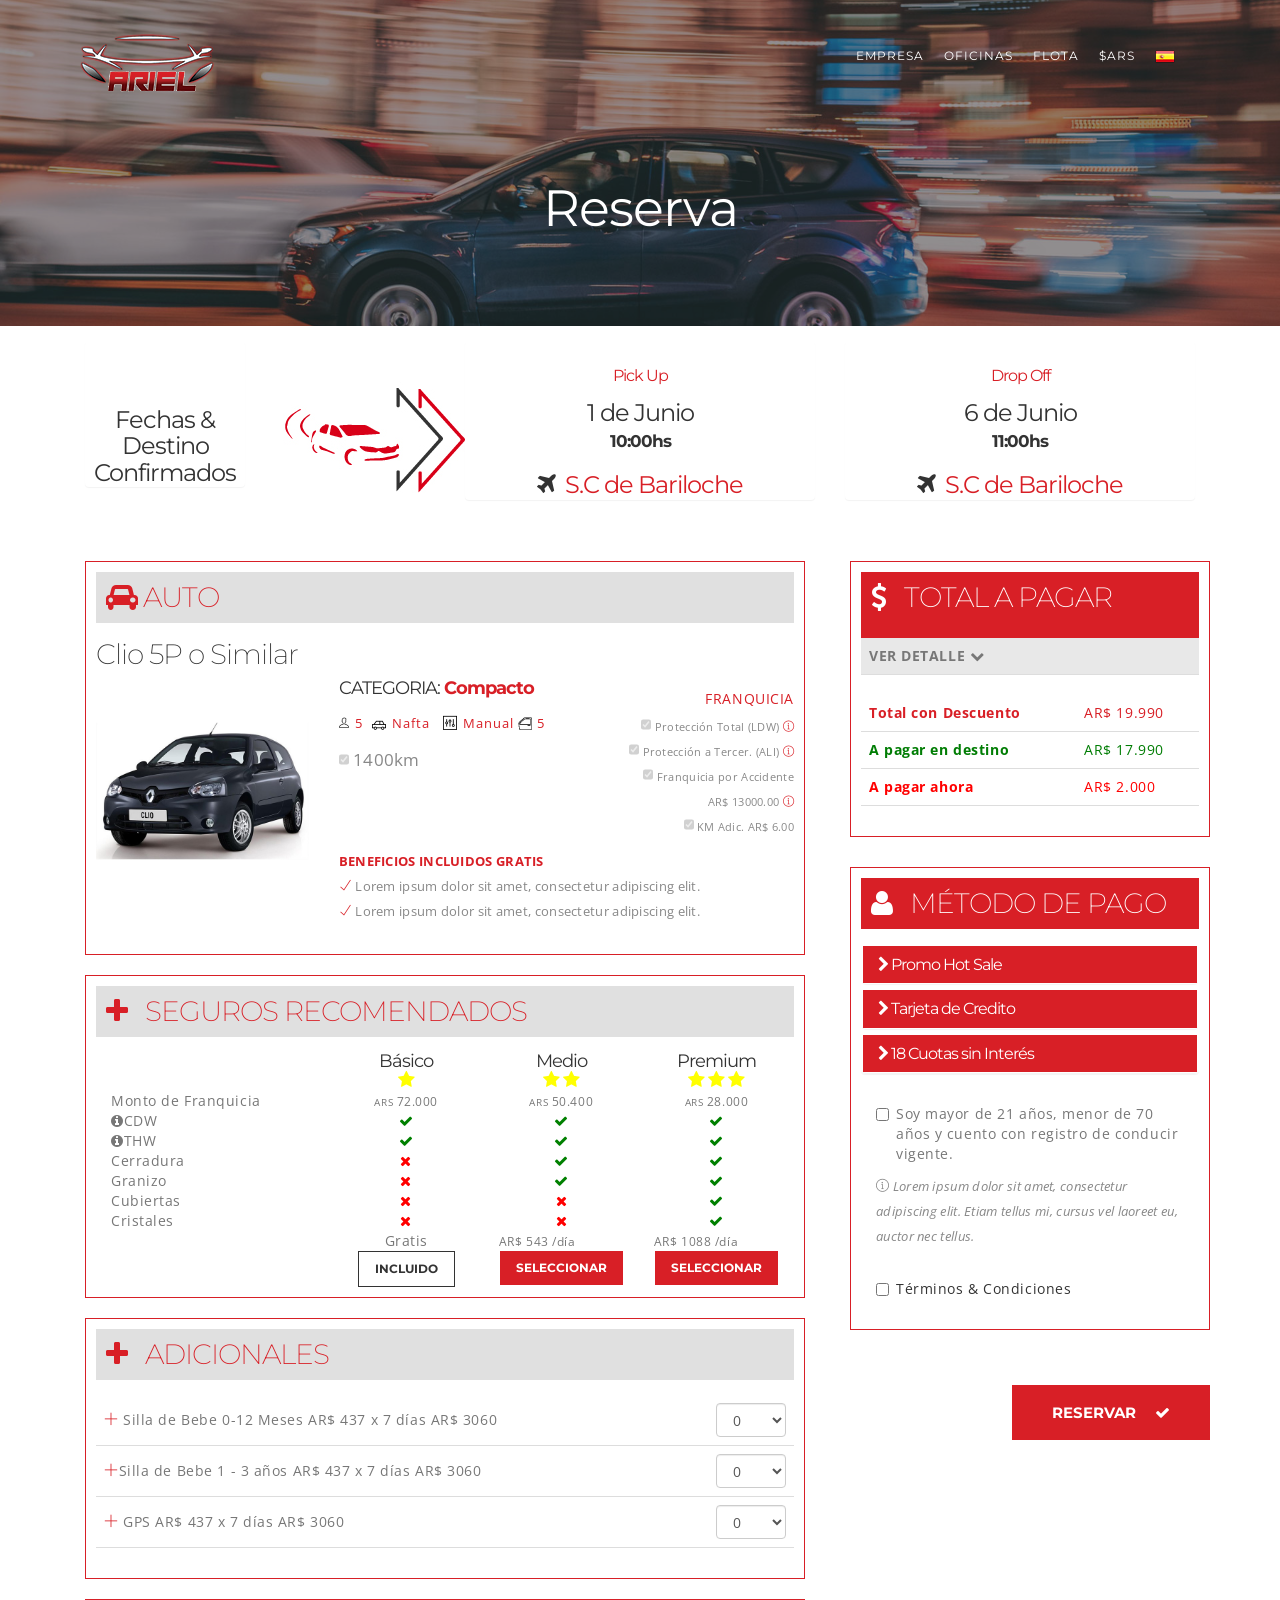
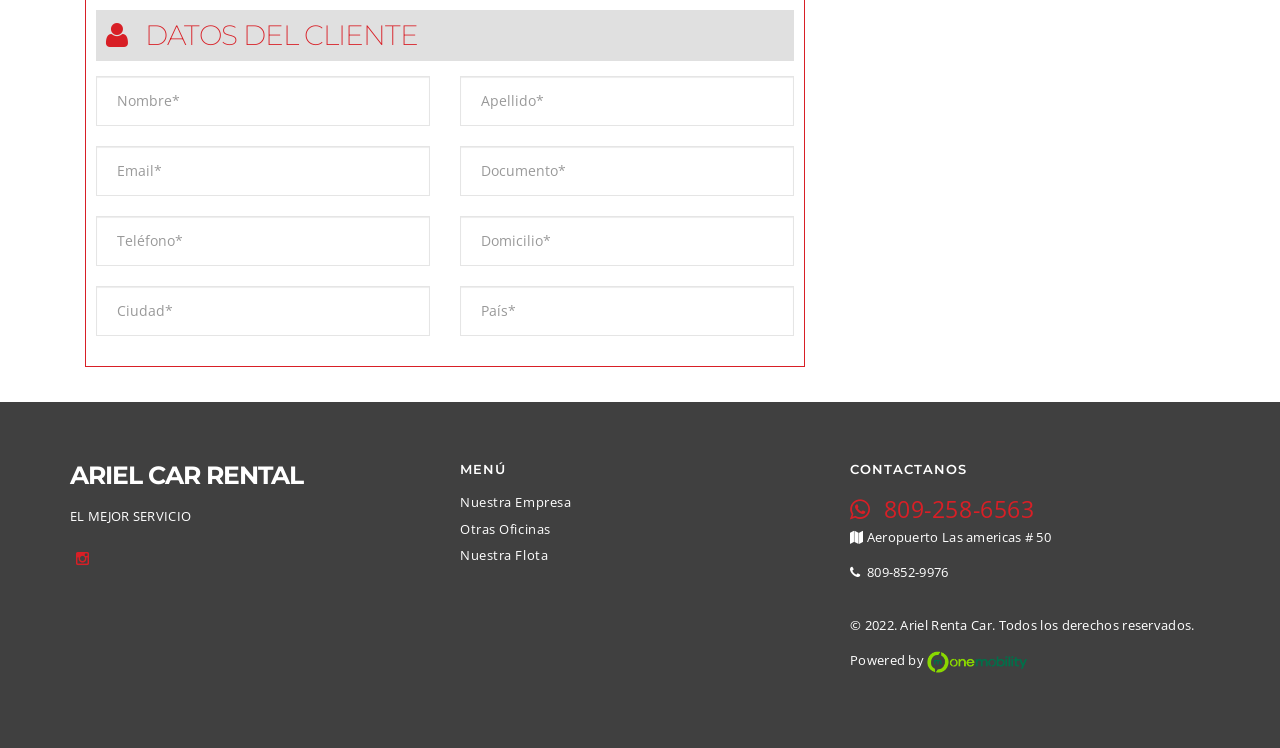
==== reserva.html @ 4dcc7188 "upload" ====
<!DOCTYPE html>
<html lang="en">
<head>

	<meta http-equiv="content-type" content="text/html; charset=UTF-8"> 

	<title>Paquetes | Ariel Car Rental</title>

	<meta name="viewport" content="width=device-width, initial-scale=1.0">
	<meta name="description" content="">
	<meta name="keywords" content="">
	<meta name="author" content="">

	<!-- FAVICON -->
	<link rel="shortcut icon" href="images/favicon.ico">

	<!-- BOOTSTRAP -->
	<link rel="stylesheet" href="css/bootstrap.min.css">

	<!-- ICONS -->
	<link rel="stylesheet" href="css/icons/fontawesome/css/style.css">
	<link rel="stylesheet" href="css/icons/themify/style.css">
	<link rel="stylesheet" href="css/icons/ionicons/css/style.css">
	<link rel="stylesheet" href="css/icons/icomoon/style.css">

	<!-- THEME / PLUGIN CSS -->
	<link rel="stylesheet" href="js/vendors/flexslider/flexslider.css">
	<link rel="stylesheet" href="js/vendors/slick/slick.css">
	<link rel="stylesheet" href="js/vendors/swipebox/css/swipebox.min.css">
	<link rel="stylesheet" href="css/style.css">

	<!-- SKIN -->
	<link rel="stylesheet" title="blue" href="css/skins/skin-blue.css"/>

    
	<!-- HTML5 Shim and Respond.js IE8 support of HTML5 elements and media queries -->
	<!-- WARNING: Respond.js doesn't work if you view the page via file:// -->
	<!--[if lt IE 9]>
		<script src="https://oss.maxcdn.com/libs/html5shiv/3.7.0/html5shiv.js"></script>
		<script src="https://oss.maxcdn.com/libs/respond.js/1.4.2/respond.min.js"></script>
	<![endif]-->


    <style>

.green-text2{
    color: green;
}

.danger-text2{
    color: red;
}

.yellow-text2{
    color: yellow;
}

    </style>



</head>
<body>


	<!--  MODALES LOGIN -->
	
<div id="reservas" class="modal fade">
    <div class="modal-dialog modal-md">
        <div class="modal-content">
           
            <div class="modal-body">
                <div class="row">
				
				 <div class="col-md-12">
                        <div class="tabs-wrapper content-tabs">
                            <ul class="nav nav-tabs">
                                <li class="active"><a href="#item-description" data-toggle="tab" class="trn">Mis Reservas</a></li>
                                <li><a href="#reviews" data-toggle="tab" class="trn">Iniciar Sesión</a></li>
                            </ul>
                            <div class="tab-content">
                                <div class="tab-pane fade in active" id="item-description">
                                  <div class="form-group">
								<label class="form-group trn" >Correo Electrónico</label>
                                    <div class="form-group"><input class="form-control apiom_email" type="text" ></div>
                                </div>
                                <div class="form-group">
								<label class="form-group trn" >Nº de confirmación</label>
                                    <div class="form-group"><input id="apiom_ confirmation_number" class="form-control " type="text" ></div>
                                </div>
                                
                                <div class="text-center-lg">
                                    <a class="forgot-password trn" href="#" data-toggle="modal" data-target="#numero">¿No sabes cual es tu Nº de confirmación?</a>
                                </div></br>
                                <div class="form-group">
                                    <a id="apiom_ submit_mis_reserva" class="btn btn-default trn  text-center" href="#">IR A LA RESERVA</a>
                                </div>
                                </div>
                                <div class="tab-pane fade" id="reviews">
                                  
                               
							  
                                <div class="form-group">
								<label class="form-group trn" >Correo Electrónico</label>
                                    <div class="form-group"><input class="form-control apiom_ email" type="text" ></div>
                                </div>
                                <div class="form-group">
								<label class="form-group trn" >Contraseña</label>
                                    <div class="form-group"><input id="apiom_ password" class="form-control" type="password" ></div>
                                </div>
                                
                                <div class=" text-center-lg">
                                    <a class="forgot-password" href="#" data-toggle="modal" data-target="#contraseña">¿Olvidaste tu contraseña?</a>
                                </div>
								  <div class=" text-center-lg">
                                    <a class="forgot-password trn" href="#" data-toggle="modal" data-target="#registrarse">¿Primera vez? <span style="text-decoration:underline;">REGISTRATE</span></a>
                                </div></br>
                                <div class="form-group">
                                    <a id="apiom_ submit_login" class="btn btn-default trn  text-center" href="#">INICIAR SESIÓN</a>
                                </div>
                                </div>
                            </div>
                        </div>
                    </div>
                                
              </div>
            </div>
        </div>
    </div>
</div>

 <div id="numero" class="modal fade">
    <div class="modal-dialog modal-sm">
        <div class="modal-content">
          
            <div class="modal-body">
                <button type="button" class="bootbox-close-button close" data-dismiss="modal" aria-hidden="true">×</button>
              <div class="row">
                    <div class="col-md-12">
						<div class="media-body text-center-lg trn">
                                   
                                    Te eviaremos tu Nº de reserva al mail registrado en nuestro sistema.
                                </div></br>
						 <div class="form-group">
								<label class="form-group trn" >Email</label>
                                    <div class="form-group trn"><input class="form-control" type="text" ></div>
                                </div>
                               
                                <div class="form-group">
                                    <a class="btn btn-default  trn text-center" href="#">Enviar</a>
                                </div>
                    </div>
					 </div>
                    
                </div>
            </div>
        </div>
    </div>

<div id="contraseña" class="modal fade">
    <div class="modal-dialog modal-sm">
        <div class="modal-content">
          
            <div class="modal-body">
                <button type="button" class="bootbox-close-button close" data-dismiss="modal" aria-hidden="true">×</button>
              <div class="row">
                    <div class="col-md-12">
						<div class="media-body text-center-lg trn">
                                   
                                    Te eviaremos tu contraseña al mail registrado en nuestro sistema.
                                </div></br>
						 <div class="form-group">
								<label class="form-group trn" >Email</label>
                                    <div class="form-group"><input class="form-control" type="text" ></div>
                                </div>
                               
                                <div class="form-group">
                                    <a class="btn btn-default trn  text-center" href="#">Enviar</a>
                                </div>
                    </div>
					 </div>
                    
                </div>
            </div>
        </div>
    </div>
	
	
	<div id="registrarse" class="modal fade">
    <div class="modal-dialog modal-md">
        <div class="modal-content">
          
            <div class="modal-body">
			 <button type="button" class="bootbox-close-button close" data-dismiss="modal" aria-hidden="true">×</button>
			<div class="modal-header row form-group">
                                   
                                    <h3 class="trn">Registrate </h3>
                                </div></br>
               
              <div class="row">
                    <div class="col-md-12" style="margin-top: 0px;">
						
								<div class="row">
								 <div class="col-md-6" style="margin-top: 0px;">
								<div class="form-group">
								<label class="form-group trn" >Nombre</label>
                                    <div class="form-group"><input class="form-control" type="text" ></div>
                                </div>
								 </div>
								  <div class="col-md-6" style="margin-top: 0px;">
								<div class="form-group">
								<label class="form-group trn" >Apellido</label>
                                    <div class="form-group"><input class="form-control" type="text" ></div>
                                </div>
								 </div>
								 <div class="col-md-12" style="margin-top: 0px;">
						 <div class="form-group">
								<label class="form-group trn" >Email</label>
                                    <div class="form-group"><input class="form-control" type="text" ></div>
                                </div>
								 </div>
                                 <div class="col-md-6"style="margin-top: 0px;">
                               <div class="form-group">
								<label class="form-group  trn" >Contraseña</label>
                                    <div class="form-group"><input class="form-control" type="password" ></div>
                                </div>
								 </div>
								 <div class="col-md-6" style="margin-top: 0px;">
								<div class="form-group">
								<label class="form-group trn" >Repetir Contraseña</label>
                                    <div class="form-group"><input class="form-control" type="password" ></div>
                                </div>
								 </div>
								  </div>
								  <div class="col-md-12 text-center" style="margin-top: 0px;">
                                <div class="form-group">
                                    <a class="btn btn-default trn  text-center" href="#" style="margin-left: auto;margin-right: auto;">Enviar</a>
                                </div>
								  </div>
                    </div>
					 </div>
                    
                </div>
            </div>
        </div>
    </div>
	
	
	<!-- END MODALES LOGIN -->
	
	
	
	

<div id="page-top"></div>
    
<div id="wrapper">
<!-- HEADER -->
	<header>
		<nav class="navbar navbar-default navbar-fixed-top">
			<div class="container">
				<div class="navbar-header pull-left">
					<!-- Logo -->
					<a class="navbar-brand" href="index.html">	<img  src="images/LOGO-ariel.png" alt=""></a>
				</div>
				<button type="button" class="navbar-toggle collapsed" data-toggle="collapse" data-target="#bs-example-navbar-collapse-1">
				<span class="icon-bar"></span>
				<span class="icon-bar"></span>
				<span class="icon-bar"></span>
				</button>
				<!-- <div class="top-contact pull-right editContent"> -->
					<!-- <i class="icon-phone"></i> <span class="trn">Llámenos</span>0810 1234 5678 -->
				<!-- </div> -->
				<!-- Navmenu -->
				<div class="collapse navbar-collapse" id="bs-example-navbar-collapse-1">
					<ul class="nav navbar-nav navbar-right">
						<li><a href="empresa.html" class="trn" >Empresa</a></li>
						<li><a href="oficinas.html" class="trn" >Oficinas</a></li>
						<li><a href="flota.html" class="trn" >Flota</a></li>
					
							
						<li class="dropdown"><a class="apiom_ul_monedas"  href="#"  >$ARS</a>
						<ul id="apiom_ulMonedaUsuario" class="dropdown-menu" role="menu">
								<li class="" data-to-currency="ARS" id="ARS"><a href="#">$ (ARS)</a></li>
								<li class="" data-to-currency="USD" id="USD"><a href="#">US$ (USD)</a></li>
								<li class="" data-to-currency="EUR" value="EUR" id="EUR"><a href="#">€ (EUR)</a></li>
								<li class="" data-to-currency="BRL" value="BRL" id="BRL"><a href="#">R$ (BRL)</a></li>
								<li class="" data-to-currency="UYU" value="UYU" id="UYU"><a href="#">$ (UYU)</a></li>
								
							</ul>
						
							<li class="dropdown"><a class="lang_selector" id="idiomaES" data-value="es"
								onclick="setIdioma('ES', true);$('#idiomaSelector').html(getIdiomaCompleto())"><img class="bg-esp"  src="images/flag.png" alt=""></a>
						<ul class="dropdown-menu" role="menu">
						
					
													<li><a   class="lang_selector" id="idiomaEN" data-value="en" onclick="setIdioma('EN', true);$('#idiomaSelector').html(getIdiomaCompleto())"  ><img class="bg-bra" src="images/flag-uk.png" alt="">&nbsp; <span  class="trn">Inglés</span></a></li>
													<li><a   class="lang_selector" id="idiomaPT" data-value="pt" onclick="setIdioma('PT', true);$('#idiomaSelector').html(getIdiomaCompleto())"><img class="bg-ing trn" src="images/flag-br.png" alt="">&nbsp; <span  class="trn">Portugués</span></a></li>
							</ul>
						
						</li>
					</ul>
				</div>
			</div>
		</nav>
	</header>
	<!-- HEADER -->

	<!-- PAGE HEADER -->
	<div class="page-head">
		<div class="overlay"></div>
		<div class="container">
			<div class="row">
				<div class="col-md-12 text-center">
					<h1 class="page-header trn">Reserva</h1>
					
				</div>
			</div>
        </div>	
	</div>
	<!-- PAGE HEADER -->

	<!-- BLOG CONTENT -->
	<div class="blog-content blog-classic-side">
		<div class="container">
			<div class="row">
			
				<div class="col-md-12">
                    <div class="col-md-2">
                    
                            <div class="panel panel-default text-center" >
                                <div class="panel-body">
                                    <p class="content-desktop panel-title price text-color-skin-blue">&nbsp;</p>
                                </div>
                                <h3><span class="text-color-skin-grey trn">Fechas & Destino</br> Confirmados</h3>
                                
                            </div>
                            
                        </div>
                        <div class="col-md-2">
                    
                            
                                        <img class="content-desktop" src="images/chevron.jpg"  alt="">
                            
                        </div>
                    <div class="col-md-4">
                    
                            <div class="panel panel-default text-center">
                                <div class="panel-body">
                                    <h4 class="panel-title price text-color-skin-blue trn">Pick Up</h4>
                                </div>
                                <h3><span class="text-color-skin-grey trn"><span id="apiom_dia_desde_seleccionada"> 1 </span><span class="trn">de</span>  <span id="apiom_mes_desde_seleccionada"> Junio</span></span></h3>
                                <h3> <span id="apiom_hora_desde_seleccionada" style="font-size: 0.7em; font-weight: 700;"> 10:00hs</span></h3></br>
                                <h3 class="text-color-skin-blue"><i class="fa fa-plane text-color-skin-grey	apiom_pickup_place_icon">&nbsp;</i>   <span id="apiom_ciudad_desde_seleccionada"></span>S.C de Bariloche</span></h3>
                            </div>
                            
                        </div>
                        <div class="col-md-4">
                            <div class="panel panel-default text-center">
                                <div class="panel-body">
                                    <h4 class="panel-title price text-color-skin-blue trn">Drop Off</h4>
                                </div>
                                <h3><span class="text-color-skin-grey trn"><span id="apiom_dia_hasta_seleccionada"> 6 </span><span class="trn">de</span>  <span id="apiom_mes_hasta_seleccionada"> Junio</span></span></h3>
                                <h3> <span id="apiom_hora_hasta_seleccionada" style="font-size: 0.7em; font-weight: 700;"> 11:00hs</span></h3></br>
                                <h3 class="text-color-skin-blue"><i class="fa fa-plane text-color-skin-grey apiom_dropoff_place_icon">&nbsp;</i>   <span id="apiom_ciudad_hasta_seleccionada"></span>S.C de Bariloche</span></h3>
                            </div>
                        </div>
        
                    
                    
                    </div>
				
		
				<div class="col-md-8">
				
					
					<div  id="apiom_container_result"  class="col-md-12">
					<!-- AUTO -->
					<article class="apiom_result_item mt-2">
                        <h2 class="bg-auto trn"> <i class="fa fa-car"></i>&nbsp;AUTO</h2>
                            <div class="row">
                            <div class="col-md-12 col-sm-12 ">
                            
                            </div>		
                                <div class="col-md-4 col-sm-12">
                                    <h2 id="apiom_model_name" class="trn">Clio 5P o Similar</h2>
                                    
                                    <img id="apiom_model_photo" src="images/flota/1.jpg" class="img-responsive img-hover apiom_result_photo" alt="">
                                    
                                        
                                    
                                </div>
                                <div class="col-md-8 col-sm-12">
                                
                                    
                                    <div class="row">
                                    <div class="col-md-12 col-xs-12" id="content-desktop">
                                    &nbsp;</br>&nbsp;
                                    </div>
                                    <div class="col-md-7 col-xs-12">
                                    
                                    <h4 class="apiom_result_name trn">CATEGORIA:  <span id="apiom_model_category" class="text-color-skin-blue font-bold">Compacto</span></h4>
                                    <div class="blog-meta"><i class="ti-user"></i><span id="apiom_model_capacity" class="text-color-skin-blue"> 5</span><i class="ti-car"></i><span id="apiom_model_tanktype" class="text-color-skin-blue trn"> Nafta</span> <i class="ti-panel"></i><span id="apiom_model_transmission" class="text-color-skin-blue trn"> Manual </span><img src="images/puertas.png"><span id="apiom_model_doors" class="text-color-skin-blue" > 5 </span></div>
                                    <p id="apiom_model_kmtype" style="font-size:1.2em; margin-bottom:0px;"><input type="checkbox" checked="checked" disabled="disabled" class="free-benefits-title2" style="width: 10px;">
          1400km  </p>
                                </div>
                                <div class="col-md-5 col-xs-12 text-right franquicia-mobile">
                                <ul class="list-unstyled" style="margin-top:10px;margin-bottom:10px; ">
                                               <li style="padding-bottom: 5px;" class="text-color-skin-blue trn">FRANQUICIA </li>  <div id="faq-collapse2"  role="tabpanel" aria-labelledby="faq-heading2">           
                                            <li><p style="font-size:0.8em; margin-bottom:0px;"><input type="checkbox" checked="checked" disabled="disabled" class="free-benefits-title2 trn" style="width: 10px;">
          Protección Total (LDW)  <i class="ti-info-alt text-color-skin-blue" title="Protección contra robo, hurto, incendio y perdida total del vehículo, daños y averías causados al vehículo por colisión o accidente, causando que el Locatario deba abonar el arreglo del vehículo hasta el valor de la franquicia establecida en el contrato." alt="Protección contra robo, hurto, incendio y perdida total del vehículo, daños y averías causados al vehículo por colisión o accidente, causando que el Locatario deba abonar el arreglo del vehículo hasta el valor de la franquicia establecida en el contrato." style="width: 15px;"></i> </p>
                                        </li> 
                                        <li>
                                            <p style="font-size:0.8em; margin-bottom:0px;"><input type="checkbox" checked="checked" disabled="disabled" class="free-benefits-title2 trn" style="width: 10px;">
         Protección a Tercer. (ALI)  <i class="ti-info-alt text-color-skin-blue" title="Prote&#231;&#227;o contra danos materiais e pessoais causados a terceiros em raz&#227;o de acidentes com o VE&#205;CULO locado com participa&#231;&#227;o do LOCAT&#193;RIO em franquia at&#233; os valores estabelecidos no CONTRATO DE LOCA&#199;&#195;O." alt="Prote&#231;&#227;o contra danos materiais e pessoais causados a terceiros em raz&#227;o de acidentes com o VE&#205;CULO locado com participa&#231;&#227;o do LOCAT&#193;RIO em franquia at&#233; os valores estabelecidos no CONTRATO DE LOCA&#199;&#195;O." style="width: 15px;"></i></p>
                                        </li> 
                                        <li>
                                            <p style="font-size:0.8em; margin-bottom:0px;"><input type="checkbox" checked="checked" disabled="disabled" class="free-benefits-title2 trn" style="width: 10px;">
       Franquicia por Accidente <span class="currencies"> <span class="money_price">
                                <abbr class="unit">AR$</abbr>
                                <span class="amount apiom_price_crash"> 13000.00</span>
                                <abbr class="currency" title="ARS"></abbr>
                                </span></span><i class="ti-info-alt text-color-skin-blue" title="Al momento de retirar el vehículo se efectuará un bloqueo de su tarjeta de crédito por el monto de la &quot;Franquicia por Accidente&quot;, de ser necesario se le pedirá más de una tarjeta, el cual se retorna al momento de la devolución del vehículo " alt="Al momento de retirar el vehículo se efectuará un bloqueo de su tarjeta de crédito por el monto de la &quot;Franquicia por Accidente&quot;, de ser necesario se le pedirá más de una tarjeta, el cual se retorna al momento de la devolución del vehículo " style="width: 15px;"></i></p>
       <p class="apiom_price_exceededkm" style="font-size:0.8em; margin-bottom:0px;"><input type="checkbox" checked="checked" disabled="disabled" class="free-benefits-title2" style="width: 10px;">
       KM Adic. <span class="currencies"> <span class="money_price">
                                <abbr class="unit">AR$</abbr>
                                <span class="amount Clase_del_espacio"> 6.00</span>
                                <abbr class="currency" title="ARS"></abbr>
                                </span></span> </i></p>
                                        </li> 
                                           </div>             
                                                    </ul>
                                
                                </div>
                                <div class="col-md-12 col-xs-12">
                                
                                <p class="trn"><strong class="text-color-skin-blue ">BENEFICIOS INCLUIDOS GRATIS</strong></br>
                                        <i class="ti-check text-color-skin-blue" ></i> <span class="trn"> Lorem ipsum dolor sit amet, consectetur adipiscing elit.</span> </br>
    
                                        <i class="ti-check text-color-skin-blue"></i>  <span class="trn"> Lorem ipsum dolor sit amet, consectetur adipiscing elit.</span></p>
                                    
                                    
                                
                                </div>
                                </div>
                            </div>
                            </div>
                            
                        </article>
					<!-- AUTO -->
					<article class=" mt-2">
                        <h2 class="bg-auto trn"> <i class="fa fa-plus"></i>	&nbsp; SEGUROS RECOMENDADOS	</h2>
                       
                              
                            <div class="row apiom_extras">
                                <div class="col-md-12 col-sm-12 ">
                            
                                
                                <div class="col-md-4 col-xs-4">
                                    <div class="insurance-list">
                                        <h4 class="title text-center">
                                            &nbsp; <br>&nbsp;
                                        </h4>
                                    </div>
                                    <ul class="insurance-list" >
                                        <li class="d-flex align-items-center justify-content-between">Monto de Franquicia</li>
										<li class="content-mobile">&nbsp;</li>
                                        <li class="d-flex align-items-center justify-content-between">
                                            <div class="text">CDW  <div class="info" data-toggle="popover" data-trigger="hover" title="Anti-robo" data-content="Detalles y especificaciones del seguro dentro de este popover" data-original-title="Anti-robo" style="float: left;"><i class="fa fa-info-circle fa-w-16" aria-hidden="true" focusable="false" data-prefix="fad" data-icon="info-circle" role="img" ></i></div></div>
                                           
                                        </li>
                                        <li class="content-mobile" style="    padding-top: 10px;"></li>
                                        <li class="d-flex align-items-center justify-content-between">
                                            <div class="nombre">THW <div class="info" data-toggle="popover" data-trigger="hover" title="Choques & Accidentes" data-content="Detalles y especificaciones del seguro dentro de este popover" data-original-title="Anti-robo"  style="float: left;"><i class="fa fa-info-circle fa-w-16" aria-hidden="true" focusable="false" data-prefix="fad" data-icon="info-circle" role="img" ></i></div></div>
                                            
                                        </li>
                                        <li class="content-mobile" style="    padding-top: 10px;"></li>
                                        <li class="d-flex align-items-center justify-content-between">
                                            <div class="nombre">Cerradura</div>
                                            
                                        </li>
                                        <li class="content-mobile" style="    padding-top: 10px;"></li>
                                        <li class="d-flex align-items-center justify-content-between">
                                            <div class="nombre">Granizo</div>
                                            
                                        </li>
                                        <li class="content-mobile" style="    padding-top: 10px;"></li>
                                        <li class="d-flex align-items-center justify-content-between">
                                            <div class="nombre">Cubiertas</div>
                                            
                                        </li>
                                        <li class="content-mobile" style="    padding-top: 10px;"></li>
                                        <li class="d-flex align-items-center justify-content-between">
                                            <div class="nombre">Cristales</div>
                                            
                                        </li>
                                    </ul>
                                </div>
                                <div class="col-md-8  col-xs-8">
                                    <div class="row ">
                                        <div class="col-md-4  col-xs-4 text-center">									
                                            <div class="insurance padding-right-10px" >
                                                <h4 class="title text-center seguro">
                                                    Básico <br> <i class="fa fa-star yellow-text2" aria-hidden="true" focusable="false" data-prefix="fas" data-icon="star" role="img"></i>
                                                </h4>
                                                <ul class="insurance-comparison-list text-center">
                                                    <li class="text-center mt-3 mb-3" style="max-height:24px"><span class="currencies">
                                                        <span class="money price" style="font-size: 12px;">
                                                        <abbr class="unit"><small>ARS</small></abbr>
                                                        <span class="amount   apiom_franquicia_monto_basico">72.000</span>
                                                        <abbr class="currency" title="ARS"></abbr>
                                                        </span>	</span> </li>
														<li class="content-mobile  espacio-lista">&nbsp;</li>
                                                    <li class="green-text2 espacio-lista "><i class="fa fa-check "></i></li>
                                                  
                                                    <li class="green-text2 espacio-lista "><i class="fa fa-check "></i></li>
                                                   
                                                    <li class="danger-text2 espacio-lista "><i class="fa fa-times"></i></li>
                                                   
                                                    <li class="danger-text2 espacio-lista "><i class="fa fa-times"></i></li>
                                                   
                                                    <li class="danger-text2 espacio-lista "><i class="fa fa-times"></i></li>
                                                   
                                                    <li class="danger-text2 espacio-lista "><i class="fa fa-times"></i></li>
                                                   
                                                </ul>
                                                
                                                <div class="price1 apiom_seguro_gratis">Gratis</div>
                                                <div class="text-center content-desktop">
                                             <a   class="apiom_seguro_basico_seleccionar btn btn-secondary btn-xs rmore  trn  "> Incluido</a>
                                            </div>
                                            
                                            <div class="text-center content-mobile margin-top-30px">
                                             <a   class="apiom_seguro_basico_seleccionar btn-sm    background-grey   text-dark trn   text-small margin-tb-10px"> <i class="fa fa-shopping-cart"></i></a>
                                            </div>
                                            </div>
                                        </div>
                                        <div class="col-md-4  col-xs-4 padding-lr-0px">
                                            <div class="insurance padding-right-10px" >
                                                <h4 class="title text-center  seguro">
                                                    Medio <br> <i class="fa fa-star yellow-text2" aria-hidden="true" focusable="false" data-prefix="fas" data-icon="star" role="img"></i>
                                                    <i class="fa fa-star yellow-text2" aria-hidden="true" focusable="false" data-prefix="fas" data-icon="star" role="img"></i>
                                                </h4>
                                                <ul class="insurance-comparison-list border-left-right text-center">
                                                    <li class="text-center mt-3 mb-3" style="max-height:24px"><span class="currencies">
                                    <span class="money price"  style="font-size: 12px;">
                                    <abbr class="unit"><small>ARS</small></abbr>
                                    <span class="amount   apiom_franquicia_monto_medio">50.400</span>
                                    <abbr class="currency" title="ARS"></abbr>
                                    </span>	</span> </li>
									<li class="content-mobile  espacio-lista">&nbsp;</li>
                                                    <li class="green-text2 espacio-lista "><i class="fa fa-check"></i></li>
                                                   
                                                    <li class="green-text2 espacio-lista "><i class="fa fa-check"></i></li>
                                                   
                                                    <li class="green-text2 espacio-lista "><i class="fa fa-check"></i></li>
                                                   
                                                    <li class="green-text2 espacio-lista "><i class="fa fa-check"></i></li>
                                                  
                                                    <li class="danger-text2 espacio-lista "><i class="fa fa-times"></i></li>
                                                  
                                                    <li class="danger-text2 espacio-lista "><i class="fa fa-times"></i></li>
                                                </ul>
                                                <div class="price1">
                                                    <span class="currencies">
                                    <span class="money price"  style="font-size: 12px;">
                                    <abbr class="unit">AR$</abbr>
                                    <span class="amount   apiom_seguro_price_medio_dia">543</span>
                                    <abbr class="currency" title="ARS"></abbr>
                                    </span>	</span> <small> /día</small>
                                                </div>
                                    <div class="text-center content-desktop ">
                                             <a   class="apiom_seguro_medio_seleccionar  btn btn-default btn-xs rmor trn "> Seleccionar</a>

                                            </div>
                                            <div class="text-center content-mobile margin-top-30px">
                                                <a   class="apiom_seguro_medio_seleccionar btn-sm    background-second-color   text-dark trn   text-small margin-tb-10px"> <i class="fa fa-shopping-cart"></i></a>
                                               </div>
                                            
                                            <div class="text-center content-mobile margin-top-30px">
                                             <a   class="apiom_seguro_premium_seleccionar  btn btn-default btn-xs rmor  trn"> </a>
                                            </div>
                                            </div>
                                        </div>
                                        <div class="col-md-4  col-xs-4 padding-lr-0px">
                                            <div class="insurance padding-right-10px" >
                                                <h4 class="title text-center  seguro">
                                                    Premium <br> <i class="fa fa-star yellow-text2" aria-hidden="true" focusable="false" data-prefix="fas" data-icon="star" role="img"></i>
                                                    <i class="fa fa-star yellow-text2" aria-hidden="true" focusable="false" data-prefix="fas" data-icon="star" role="img"></i>
                                                    <i class="fa fa-star yellow-text2" aria-hidden="true" focusable="false" data-prefix="fas" data-icon="star" role="img"></i>
                                                </h4>
                                                <ul class="insurance-comparison-list text-center">
                                                    <li class="text-center mt-3 mb-3" style="max-height:24px"><span class="currencies">
                                    <span class="money price"  style="font-size: 12px;">
                                    <abbr class="unit"><small>ARS</small></abbr>
                                    <span class="amount   apiom_franquicia_monto_premium">28.000</span>
                                    <abbr class="currency" title="ARS"></abbr>
                                    </span>	</span> </li>
                                    <li class="content-mobile  espacio-lista">&nbsp;</li>
                                                    <li class="green-text2 espacio-lista "><i class="fa fa-check"  ></i></li>
                                                 
                                                    <li class="green-text2 espacio-lista "><i class="fa fa-check"  ></i></li>
                                                    <li class="green-text2 espacio-lista "><i class="fa fa-check"  ></i></li>
                                                    <li class="green-text2 espacio-lista "><i class="fa fa-check"  ></i></li>
                                                    <li class="green-text2 espacio-lista "><i class="fa fa-check"  ></i></li>
                                                    <li class="green-text2 espacio-lista "><i class="fa fa-check"  ></i></li>
                                                </ul>
                                                <div class="price1">
                                                    <span class="currencies">
                                    <span class="money price"  style="font-size: 12px;">
                                    <abbr class="unit">AR$</abbr>
                                    <span class="amount    apiom_seguro_price_premium_dia">1088</span>
                                    <abbr class="currency" title="ARS"></abbr>
                                    </span>	</span> <small> /día</small>
                                                </div>
                                                <div class="text-center content-desktop">
                                             <a   class="apiom_seguro_premium_seleccionar  btn btn-default btn-xs rmor trn"> Seleccionar</a>
                                            </div>
                                            
                                            <div class="text-center content-mobile margin-top-30px">
                                             <a   class="apiom_seguro_premium_seleccionar btn-sm    background-second-color   text-dark trn   text-small margin-tb-10px"> <i class="fa fa-shopping-cart"></i></a>
                                            </div>
                                            </div>
                                        </div>
                                        </div>
                                    </div>
                                </div>
                                </div>
                            
						
					</article>
					<!-- AUTO -->
					
					<!-- ADICIONALES -->
					<article class="apiom_result_item mt-2 content-desktop" >
					<h2 class="bg-auto trn"> <i class="fa fa-plus"></i>	&nbsp; ADICIONALES	</h2>
						<div class="row ">
						<div class="col-md-12 col-sm-12 ">
						<div style="overflow-x:auto;">
				  <table class="table table-responsive">
				   
					<tr class="apiom_item_addon">
					  
					  <td class="trn"><i class="ti-plus text-color-skin-blue"></i>  <span class="apiom_addon_name">Silla de Bebe 0-12 Meses <span class="currencies"> <span class="money price">
                        <abbr class="unit">AR$</abbr>
                        <span class="amount apiom_price_singleday"> 437</span>
                        <abbr class="currency" title="ARS"></abbr>
                        </span></span> x <span id="apiom_day_amount">7 </span> días</span><span class="apiom_ addon_price currencies"> <span class="money_price">
							<abbr class="unit">AR$</abbr>
							<span class="amount apiom_addon_price"> 3060</span>
							<abbr class="currency" title="ARS"></abbr>
							</span></span></td>
					  <td><select class="form-control apiom_addon_input" style="width: 70px; float:right;">
					  <option class="form-group">0</option>
					  <option class="form-group">1</option>
					  <option class="form-group">2</option>
					  </select>
					  
					  </td>
					
					</tr>
					<tr class="apiom_item_addon">
					  
					  <td class="trn"><i class="ti-plus text-color-skin-blue"></i><span class="apiom_addon_name">Silla de Bebe 1 - 3 años <span class="currencies"> <span class="money price">
                        <abbr class="unit">AR$</abbr>
                        <span class="amount apiom_price_singleday"> 437</span>
                        <abbr class="currency" title="ARS"></abbr>
                        </span></span> x <span id="apiom_day_amount">7 </span> días</span><span class="apiom_ addon_price currencies"> <span class="money_price">
							<abbr class="unit">AR$</abbr>
							<span class="amount apiom_addon_price"> 3060</span>
							<abbr class="currency" title="ARS"></abbr>
							</span></span></td>
					  <td><select class="form-control apiom_addon_input" style="width: 70px; float:right;">
					  <option class="form-group">0</option>
					  <option class="form-group">1</option>
					  <option class="form-group">2</option>
					  </select>
					  
					  </td>
					  
					</tr>
					<tr class="apiom_item_addon">
					  
					  <td class="trn"><i class="ti-plus text-color-skin-blue"></i> <span class="apiom_addon_name">GPS <span class="currencies"> <span class="money price">
                        <abbr class="unit">AR$</abbr>
                        <span class="amount apiom_price_singleday"> 437</span>
                        <abbr class="currency" title="ARS"></abbr>
                        </span></span> x <span id="apiom_day_amount">7 </span> días</span><span class="apiom_ addon_price currencies"> <span class="money_price">
							<abbr class="unit">AR$</abbr>
							<span class="amount apiom_addon_price"> 3060</span>
							<abbr class="currency" title="ARS"></abbr>
							</span></span></td>
					  <td><select class="form-control apiom_addon_input" style="width: 70px; float:right;">
					  <option class="form-group">0</option>
					  <option class="form-group">1</option>
					  
					  </select>
					  
					  </td>
					
					  
					</tr>
				  </table>
				</div>
				</div>	
					</div>
					</article>
					<!-- Post / Article -->
					
					
					
					<!-- ADICIONALES -->
					<article class="apiom_result_item mt-2 content-mobile" >
					<h2 class="bg-auto collapsed trn" data-toggle="collapse" data-parent="#accordion" href="#collapse20" aria-expanded="false" aria-controls="collapse4" style="    cursor: pointer;"> <i class="fa fa-plus"></i>	&nbsp; ADICIONALES	<i class="fa fa-chevron-right"></i></h2>
						<div class="row  panel-collapse collapse" id="collapse20" class="" role="tabpanel" aria-labelledby="heading4" aria-expanded="false">
						<div class="col-md-12 col-sm-12 ">
						<div style="overflow-x:auto;">
				  <table class="table table-responsive">
				   
					<tr class="apiom_item_addon">
					  
					  <td class="trn"><i class="ti-plus text-color-skin-blue"></i> <span class="apiom_addon_name">Silla de Bebe 0-12 Meses <span class="currencies"> <span class="money price">
                        <abbr class="unit">AR$</abbr>
                        <span class="amount apiom_price_singleday"> 437</span>
                        <abbr class="currency" title="ARS"></abbr>
                        </span></span> x <span id="apiom_day_amount">7 </span> días</span><span class="apiom_ addon_price currencies"> <span class="money_price">
							<abbr class="unit">AR$</abbr>
							<span class="amount apiom_addon_price"> 3060</span>
							<abbr class="currency" title="ARS"></abbr>
							</span></span></td>
					  <td><select class="form-control apiom_addon_input" style="width: 70px; float:right;">
					  <option class="form-group">0</option>
					  <option class="form-group">1</option>
					  <option class="form-group">2</option>
					  </select>
					  
					  </td>
					
					</tr>
					<tr class="apiom_item_addon">
					  
					  <td class="trn"><i class="ti-plus text-color-skin-blue"></i> <span class="apiom_addon_name">Silla de Bebe 1-3 años <span class="currencies"> <span class="money price">
                        <abbr class="unit">AR$</abbr>
                        <span class="amount apiom_price_singleday"> 437</span>
                        <abbr class="currency" title="ARS"></abbr>
                        </span></span> x <span id="apiom_day_amount">7 </span> días</span><span class="apiom_ addon_price currencies"> <span class="money_price">
							<abbr class="unit">AR$</abbr>
							<span class="amount apiom_addon_price"> 3060</span>
							<abbr class="currency" title="ARS"></abbr>
							</span></span></td>
					  <td><select class="form-control apiom_addon_input" style="width: 70px; float:right;">
					  <option class="form-group">0</option>
					  <option class="form-group">1</option>
					  <option class="form-group">2</option>
					  </select>
					  
					  </td>
					  
					</tr>
					<tr class="apiom_item_addon">
					  
					  <td class="trn"><i class="ti-plus text-color-skin-blue"></i> <span class="apiom_addon_name">GPS <span class="currencies"> <span class="money price">
                        <abbr class="unit">AR$</abbr>
                        <span class="amount apiom_price_singleday"> 437</span>
                        <abbr class="currency" title="ARS"></abbr>
                        </span></span> x <span id="apiom_day_amount">7 </span> días</span><span class="apiom_ addon_price currencies"> <span class="money_price">
							<abbr class="unit">AR$</abbr>
							<span class="amount apiom_addon_price"> 3060</span>
							<abbr class="currency" title="ARS"></abbr>
							</span></span></td>
					  <td><select class="form-control apiom_addon_input" style="width: 70px; float:right;">
					  <option class="form-group">0</option>
					  <option class="form-group">1</option>
					  
					  </select>
					  
					  </td>
					
					  
					</tr>
				  </table>
				</div>
				</div>	
					</div>
					</article>
					<!-- Post / Article -->
					
					<!-- Post / Article -->
					<article class="apiom_result_item mt-2">
					<h2 class="bg-auto trn"> <i class="fa fa-user"></i>	&nbsp; DATOS DEL CLIENTE	</h2>
						<div class="row ">
						<div class="col-md-12 col-sm-12 ">
						<form  id="rentForm" action="" method="post">
                            <input type="hidden" name="token" value="">
                            <input type="hidden" name="rctoken" value="">
                            <input type="hidden" name="method" value="">
						<div class="row">
							<div class="col-md-6">
								<input name="senderName" id="apiom_userNombre" type="text" class="form-control trn" placeholder="Nombre*" required>
								<input name="senderName" id="apiom_userEmail" type="text" class="form-control trn" placeholder="Email*" required>
								<input name="senderEmail" id="apiom_userTelefono" type="email" class="form-control trn" placeholder="Teléfono*" required>
								<input name="senderEmail" id="apiom_userCiudad" type="email" class="form-control trn" placeholder="Ciudad*" required>
							</div>
							<div class="col-md-6">
								<input name="senderEmail" id="apiom_userApellido" type="email" class="form-control trn" placeholder="Apellido*" required>
								<input name="senderEmail" id="apiom_userDocumento" type="email" class="form-control trn" placeholder="Documento*" required>
								<input name="senderEmail" id="apiom_userDomicilio" type="email" class="form-control trn" placeholder="Domicilio*" required>
								<input name="senderEmail" id="apiom_userPais" type="email" class="form-control trn" placeholder="País*" required>
							</div>
						</div>

					
					</form>
				</div>
				</div>
				</article>
					<!-- Post / Article -->
					
				
					
					</div>
					</div>
					
				
				
				
				
				
				<!-- Sidebar -->
				<div class="col-md-4 sticky">
					<div class="side-widget">
					<article>
						<div class="bg-pagar">
							<h2 class="trn" style="color:#ffffff;"><i class="fa fa-dollar"></i> &nbsp; TOTAL A PAGAR</h2>
							
						</div>
						
						 <table class="table table-responsive">
						 
						 <tr>
					  
					  <th colspan="2" class="collapsed trn" data-toggle="collapse" data-parent="#accordion" href="#collapse21" aria-expanded="false" aria-controls="collapse4" style="cursor: pointer; background-color: #e8e8e8;" >VER DETALLE  <i class="fa fa-chevron-down"></i></th>
					  
					
					</tr>
					</table>
					
					<div class="panel-collapse collapse" id="collapse21" class="" role="tabpanel" aria-labelledby="heading4" aria-expanded="false">
					 <table class="table table-responsive ">
				   <tr>
					  
					  <th class="trn">DETALLE</th>
					  <th class="trn">TOTAL</td>
					
					</tr>
					
					
					 
					<tr>
					  
					  <td class="trn">Alquiler x <span id="apiom_day_amount">7</span> Días</td>
					  <td><span id="apiom_price_tariff" class="currencies">
                        <span class="money price">
							<abbr class="unit">AR$</abbr>
							<span id="apiom_price_tariff" class="amount">10.235</span>
							<abbr class="currency" title="ARS"></abbr>
							</span>	
							</span>
							</td>
					
					</tr>
					<tr>
					  
					   <td class="trn">Protecciones</td>
					  <td><span  class="currencies"> <span class="money price">
                        <abbr class="unit">AR$</abbr>
                        <span id="apiom_price_protections" class="amount"> 300</span>
                        <abbr class="currency" title="ARS"></abbr>
                        </span>	</span></td>
					  
					</tr>
					<tr>
					  
                        <td class="trn">Tasas</td>
                        <td><span  class="currencies"><span class="money price">
                              <abbr class="unit">AR$</abbr>
                              <span id="apiom_price_taxes" class="amount">Incluidas</span>
                              <abbr class="currency" title="ARS"></abbr>
                              </span>	</span></td>
					
					  
					</tr>
					<tr>
					  
                        <td class="trn">Adicionales</td>
                        <td><span class="currencies"><span class="money price">
                              <abbr class="unit">AR$</abbr>
                              <span id="apiom_price_addons" class="amount"> 1050,00</span>
                              <abbr class="currency" title="ARS"></abbr>
                              </span>	</span></td>
					  
					</tr>
					<tr>
					  
                        <td class="trn">Drop Off</td>
                        <td><span  class="currencies"><span class="money price">
                              <abbr class="unit">AR$</abbr>
                              <span id="apiom_price_dropoff" class="amount">  0</span>
                              <abbr class="currency" title="ARS"></abbr>
                              </span>	</span></td>
					  
					</tr>
					<tr>
					  
					    <td class="trn">Fuera de horario</td>
					  <td><span class="currencies"><span class="money price">
							<abbr class="unit">AR$</abbr>
							<span id="apiom_price_outoftime" class="amount">  0</span>
							<abbr class="currency" title="ARS"></abbr>
							</span>	</span></td>
					  
					</tr>
					<tr>
					  
                        <td class="trn">Descuento</td>
                        <td><span class="currencies"><span class="money price">
                              <abbr class="unit">AR$</abbr>
                              <span id="apiom_price_discount" class="amount">   0</span>
                              <abbr class="currency" title="ARS"></abbr>
                              </span>	</span></td>
					  
					</tr>
					<tr>
					  
					   <td class="text-color-skin-grey trn" keylang="Total sin Descuento">Total sin descuento</td>
					  <td class="text-color-skin-grey"><strike id="" class="currencies"><span class="money_price">
							<abbr class="unit">AR$</abbr>
							<span id="apiom_price_container_nodiscount" class="amount">  1050,00</span>
							<abbr class="currency" title="ARS"></abbr>
							</span>	</strike></td>
					  
					</tr>

					
					
					
				  </table>
				  					</div>
				  
				  
				   <table class="table table-responsive">
				  <tr>
					  
					   <td class="text-color-skin-blue font-bold trn">Total con Descuento</td>
					  <td class="text-color-skin-blue font-bold"><span class="currencies"> <span class="money price">
                        <abbr class="unit">AR$</abbr>
                        <span id="apiom_price_withdiscount" class="amount"> 19.990</span>
                        <abbr class="currency" title="ARS"></abbr>
                        </span></span></td>
					  
					</tr>
					
					<tr>
					  
					   <td class="text-color-skin-green font-bold trn">A pagar en destino</td>
					  <td class="text-color-skin-green font-bold"><span class="currencies"> <span class="money price">
                        <abbr class="unit">AR$</abbr>
                        <span id=" apiom_price_onarrival" class="amount"> 17.990</span>
                        <abbr class="currency" title="ARS"></abbr>
                        </span></span></td>
					  
					</tr>
					<tr>
					  
					   <td class="text-color-skin-red font-bold trn">A pagar ahora</td>
					  <td class="text-color-skin-red font-bold"><span class="currencies"> <span class="money price">
                        <abbr class="unit">AR$</abbr>
                        <span id="apiom_price_now" class="amount"> 2.000</span>
                        <abbr class="currency" title="ARS"></abbr>
                        </span></span></td>
					  
					</tr>
					
				  </table>
				 
					</div>
					</article>
					
					<article id="apiom_container_methods" style="padding-bottom:20px;">
					<h2 class="bg-pagar trn"> <i class="fa fa-user"></i>	&nbsp; MÉTODO DE PAGO	</h2>
						<div class="">
				<div class="panel-group payments-options" id="accordion" role="tablist" aria-multiselectable="true">
                            <div class="panel radio panel-default">
                               
                            <div class="panel panel-default apiom_item_method">
                                <div class="panel-heading" role="tab" id="headingTwo">
                                    <h4 class="panel-title">
                                        <a class="collapsed apiom_method_check trn" data-toggle="collapse" data-parent="#accordion" href="#collapse2" aria-expanded="false" aria-controls="collapseTwo">
                                             <i class="fa fa-chevron-right"></i> <span class="apiom_method_description">Promo Hot Sale</span>
                                        </a>
										
                                    </h4>
                                </div>
                                <div id="collapse2" class="panel-collapse collapse" role="tabpanel" aria-labelledby="heading2" aria-expanded="false" style="height: 0px;">
                                    
                                    <form id="contactForm" class="form-search" action="#">
									 <div class="row" style="margin-top:10px;">
									 <div class="col-md-12">

                                        <div class="form-group">
                                          
                                            <input type="text" class="form-control apiom_method_username trn" id="formSearchUpLocation3" placeholder="Nombre como figura en la tarjeta">
                                          
                                        </div>
										 <div class="form-group  has-label">
                                            
                                            <input type="text" class="form-control apiom_method_dni trn" id="formSearchUpLocation3" placeholder="DNI">
                                          
                                        </div>
										 <div class="form-group  has-label">
                                            
                                            <input type="text" class="form-control apiom_method_cardnumber trn" id="formSearchUpLocation3" placeholder="Número de tarjeta">
                                          
                                        </div>
										<div class="row">
									 <div class="col-md-4">
                                        <div class="form-group has-icon has-label">
                                       
                                            <input type="text" class="form-control apiom_method_month trn" id="formSearchOffLocation3" placeholder="Vto. Mes">
                                           
                                        </div>
										</div>
										 <div class="col-md-4">
                                        <div class="form-group has-icon has-label">
                                       
                                            <input type="text" class="form-control apiom_method_year trn" id="formSearchOffLocation3" placeholder="Vto. Año">
                                           
                                        </div>
										</div>
										 <div class="col-md-4">

                                        <div class="form-group has-icon has-label">
                                           <input type="text" class="form-control apiom_method_securitycode trn " id="formSearchUpDate" placeholder="Cod. Seg.">
                                            
                                        </div>
										</div>
										</div>
										 </div>
										  </div>
										</form>
                               
                                </div>
                            </div>
                            <div class="panel panel-default">
                                <div class="panel-heading" role="tab" id="headingThree">
                                    <h4 class="panel-title">
                                        <a class="collapsed trn" data-toggle="collapse" data-parent="#accordion" href="#collapse3" aria-expanded="false" aria-controls="collapseThree">
                                            <i class="fa fa-chevron-right"></i> Tarjeta de Credito
                                        </a>
                               
                                    </h4>
                                </div>
                                <div id="collapse3" class="panel-collapse collapse" role="tabpanel" aria-labelledby="heading3" aria-expanded="false" style="height: 0px;">
								  
								   
								    <form id="contactForm" class="form-search" action="#">
									 <div class="row" style="margin-top:10px;">
									 <div class="col-md-12">

                                        <div class="form-group">
                                          
                                            <input type="text" class="form-control apiom_method_username" id="formSearchUpLocation3 trn" placeholder="Nombre como figura en la tarjeta">
                                          
                                        </div>
										 <div class="form-group  has-label">
                                            
                                            <input type="text" class="form-control apiom_method_dni" id="formSearchUpLocation3 trn" placeholder="DNI">
                                          
                                        </div>
										 <div class="form-group  has-label">
                                            
                                            <input type="text" class="form-control apiom_method_cardnumber" id="formSearchUpLocation3 trn" placeholder="Número de tarjeta">
                                          
                                        </div>
										<div class="row">
									 <div class="col-md-4">
                                        <div class="form-group has-icon has-label">
                                       
                                            <input type="text" class="form-control apiom_method_month" id="formSearchOffLocation3 trn" placeholder="Vto. Mes">
                                           
                                        </div>
										</div>
										 <div class="col-md-4">
                                        <div class="form-group has-icon has-label">
                                       
                                            <input type="text" class="form-control apiom_method_year" id="formSearchOffLocation3 trn" placeholder="Vto. Año">
                                           
                                        </div>
										</div>
										 <div class="col-md-4">

                                        <div class="form-group has-icon has-label">
                                           <input type="text" class="form-control apiom_method_securitycode trn " id="formSearchUpDate" placeholder="Cod. Seg.">
                                            
                                        </div>
										</div>
										</div>
										 </div>
										  </div>
										</form>
								
								</div>
                            </div>
                            <div class="panel panel-default">
                                <div class="panel-heading" role="tab" id="heading4">
                                    <h4 class="panel-title">
                                        <a class="collapsed trn" data-toggle="collapse" data-parent="#accordion" href="#collapse4" aria-expanded="false" aria-controls="collapse4">
                                             <i class="fa fa-chevron-right"></i> 18 Cuotas sin Interés
                                        </a>
                                        <span class="overflowed pull-right" id="content-desktop">
                                    <span style="font-size: 1.2em;color:#b2b2b2;"> <img src="assets/img/preview/payments/ahora.png" alt=""></span>
                                    
                                </span>
                                    </h4>
                                </div>
                                <div id="collapse4" class="panel-collapse collapse" role="tabpanel" aria-labelledby="heading4" aria-expanded="false">
							 <form id="contactForm" class="form-search" action="#">
									 <div class="row" style="margin-top:10px;">
									 <div class="col-md-12">

                                        <div class="form-group">
                                          
                                            <input type="text" class="form-control apiom_method_username trn" id="formSearchUpLocation3" placeholder="Nombre como figura en la tarjeta">
                                          
                                        </div>
										 <div class="form-group  has-label">
                                            
                                            <input type="text" class="form-control apiom_method_dni trn" id="formSearchUpLocation3" placeholder="DNI">
                                          
                                        </div>
										 <div class="form-group  has-label">
                                            
                                            <input type="text" class="form-control apiom_method_cardnumber trn" id="formSearchUpLocation3" placeholder="Número de tarjeta">
                                          
                                        </div>
										<div class="row">
									 <div class="col-md-4">
                                        <div class="form-group has-icon has-label">
                                       
                                            <input type="text" class="form-control apiom_method_month trn" id="formSearchOffLocation3" placeholder="Vto. Mes">
                                           
                                        </div>
										</div>
										 <div class="col-md-4">
                                        <div class="form-group has-icon has-label">
                                       
                                            <input type="text" class="form-control apiom_method_year trn" id="formSearchOffLocation3" placeholder="Vto. Año">
                                           
                                        </div>
										</div>
										 <div class="col-md-4">

                                        <div class="form-group has-icon has-label">
                                           <input type="text" class="form-control apiom_method_securitycode trn " id="formSearchUpDate" placeholder="Cod. Seg.">
                                            
                                        </div>
										</div>
										</div>
										 </div>
										  </div>
										</form>
								</div>
                            </div>
                        </div>
						</div>
						 <div class="row">
					<div class="col-md-12" >
				
							<div class=" col-md-12 checkbox " >
                                <input class="" id="apiom_check_minmaxage" type="checkbox" name="fd-name" title="" style="margin-left: 0px;" required>
                                <label id="apiom_text_edades" for="accept" class="trn">Soy mayor de 21 años, menor de 70 años y cuento con registro de conducir vigente.</label>
								
                            </div>
							<div class="col-md-12" >
							<p class="trn" style="font-style:italic;"><i class="ti-info-alt"></i> Lorem ipsum dolor sit amet, consectetur adipiscing elit. Etiam tellus mi, cursus vel laoreet eu, auctor nec tellus. </p>
							</div>
							<div class="col-md-12 checkbox " >
                                <input class="apiom_check_terms" id="accept" type="checkbox" name="fd-name" title="" style="margin-left: 0px;" >
                                <label for="accept" ><a href="terminos-y-condiciones.html" class="trn">Términos &amp; Condiciones</a></label>
								
                            </div>
							</div>
						</div>
						
						</div>
						
				</article>
					
					
					<div class="text-right" style="margin-top: 50px;">
					
								
							<a class="btn btn-default btn-lg rmore apiom_submit_rent trn" href="#" style="margin-top:5px;">Reservar <i class="fa fa-check"></i></a></br>
							
							</div>
					
					
				</div>
			</div>
		</div>
	</div>
	<!-- BLOG CONTENT -->

	
	<!-- FOOTER -->
	<footer>
		<div class="container">
			<div class="row">
				<div class="col-md-4">
					<h1 class="footer-logo"><a href="index.html">ARIEL CAR RENTAL </a></h1>
					<p class="trn">EL MEJOR SERVICIO</p>
					<ul class="footer-social">
						
						<li><a href="https://www.instagram.com/ariel_carrentar/" target="_blank"><i class="fa fa-instagram"></i></a></li>
					</ul>
				</div>
				<div class="col-md-4">
					<h4 class="trn">Menú</h4>
					<div class="row">
						<div class="col-md-12">
							<ul class="footer-list">
								<li><a class="trn" href="empresa.html">Nuestra Empresa</a></li>
								<li><a class="trn" href="oficinas.html">Otras Oficinas</a></li>
								<li><a class="trn" href="flota.html">Nuestra Flota</a></li>
								
							</ul>
						</div>
					
					</div>
				</div>
				<div class="col-md-4">
					<h4 class="trn">Contactanos</h4>
					<a class="text-color-skin-blue" href="https://walink.co/1fc699" target="_blank" style="font-size: 1.8em;"><i class="fa fa-whatsapp"></i> &nbsp;809-258-6563</a>
					<p><i class="fa fa-map"></i> Aeropuerto Las americas # 50</p>
					<p><i class="fa fa-phone"></i> <a href="tel:8098529976 "> &nbsp;809-852-9976 </a></p>
					
					<br>
					<p class="trn">&copy; 2022. Ariel Renta Car. Todos los derechos reservados.</p>
					<p class="trn">Powered by <a href="https://onemobility.tech/" target="_blank"><img src="images/logo-onemobility.png" width="100px"/></a></p>
				</div>
			</div>
		</div>
	</footer>
	<!-- FOOTER -->
</div>


<!-- JAVASCRIPT =============================-->
<script src="js/jquery.js"></script>
<script src="js/bootstrap.min.js"></script>
<script src="js/vendors/flexslider/flexslider.js"></script>
<script src="js/vendors/slick/slick.min.js"></script>
<script src="js/vendors/jquery.placeholder.js"></script>
<script src="js/vendors/jquery.easing.min.js"></script>
<script src="js/vendors/mc/jquery.ketchup.all.min.js"></script>
<script src="js/vendors/mc/main.js"></script>
<script src="js/vendors/jquery.countdown.min.js"></script>
<script src="js/vendors/swipebox/js/jquery.swipebox.min.js"></script>
<script src="js/main.js"></script>

</body>
</html>
---- css/icons/fontawesome/css/style.css ----
/*!
 *  Font Awesome 4.5.0 by @davegandy - http://fontawesome.io - @fontawesome
 *  License - http://fontawesome.io/license (Font: SIL OFL 1.1, CSS: MIT License)
 */
/* FONT PATH
 * -------------------------- */
@font-face {
  font-family: 'FontAwesome';
  src: url('../fonts/fontawesome-webfont.eot?v=4.5.0');
  src: url('../fonts/fontawesome-webfont.eot?#iefix&v=4.5.0') format('embedded-opentype'), url('../fonts/fontawesome-webfont.woff2?v=4.5.0') format('woff2'), url('../fonts/fontawesome-webfont.woff?v=4.5.0') format('woff'), url('../fonts/fontawesome-webfont.ttf?v=4.5.0') format('truetype'), url('../fonts/fontawesome-webfont.svg?v=4.5.0#fontawesomeregular') format('svg');
  font-weight: normal;
  font-style: normal;
}
.fa {
  display: inline-block;
  font: normal normal normal 14px/1 FontAwesome;
  font-size: inherit;
  text-rendering: auto;
  -webkit-font-smoothing: antialiased;
  -moz-osx-font-smoothing: grayscale;
}
/* makes the font 33% larger relative to the icon container */
.fa-lg {
  font-size: 1.33333333em;
  line-height: 0.75em;
  vertical-align: -15%;
}
.fa-2x {
  font-size: 2em;
}
.fa-3x {
  font-size: 3em;
}
.fa-4x {
  font-size: 4em;
}
.fa-5x {
  font-size: 5em;
}
.fa-fw {
  width: 1.28571429em;
  text-align: center;
}
.fa-ul {
  padding-left: 0;
  margin-left: 2.14285714em;
  list-style-type: none;
}
.fa-ul > li {
  position: relative;
}
.fa-li {
  position: absolute;
  left: -2.14285714em;
  width: 2.14285714em;
  top: 0.14285714em;
  text-align: center;
}
.fa-li.fa-lg {
  left: -1.85714286em;
}
.fa-border {
  padding: .2em .25em .15em;
  border: solid 0.08em #eeeeee;
  border-radius: .1em;
}
.fa-pull-left {
  float: left;
}
.fa-pull-right {
  float: right;
}
.fa.fa-pull-left {
  margin-right: .3em;
}
.fa.fa-pull-right {
  margin-left: .3em;
}
/* Deprecated as of 4.4.0 */
.pull-right {
  float: right;
}
.pull-left {
  float: left;
}
.fa.pull-left {
  margin-right: .3em;
}
.fa.pull-right {
  margin-left: .3em;
}
.fa-spin {
  -webkit-animation: fa-spin 2s infinite linear;
  animation: fa-spin 2s infinite linear;
}
.fa-pulse {
  -webkit-animation: fa-spin 1s infinite steps(8);
  animation: fa-spin 1s infinite steps(8);
}
@-webkit-keyframes fa-spin {
  0% {
    -webkit-transform: rotate(0deg);
    transform: rotate(0deg);
  }
  100% {
    -webkit-transform: rotate(359deg);
    transform: rotate(359deg);
  }
}
@keyframes fa-spin {
  0% {
    -webkit-transform: rotate(0deg);
    transform: rotate(0deg);
  }
  100% {
    -webkit-transform: rotate(359deg);
    transform: rotate(359deg);
  }
}
.fa-rotate-90 {
  filter: progid:DXImageTransform.Microsoft.BasicImage(rotation=1);
  -webkit-transform: rotate(90deg);
  -ms-transform: rotate(90deg);
  transform: rotate(90deg);
}
.fa-rotate-180 {
  filter: progid:DXImageTransform.Microsoft.BasicImage(rotation=2);
  -webkit-transform: rotate(180deg);
  -ms-transform: rotate(180deg);
  transform: rotate(180deg);
}
.fa-rotate-270 {
  filter: progid:DXImageTransform.Microsoft.BasicImage(rotation=3);
  -webkit-transform: rotate(270deg);
  -ms-transform: rotate(270deg);
  transform: rotate(270deg);
}
.fa-flip-horizontal {
  filter: progid:DXImageTransform.Microsoft.BasicImage(rotation=0, mirror=1);
  -webkit-transform: scale(-1, 1);
  -ms-transform: scale(-1, 1);
  transform: scale(-1, 1);
}
.fa-flip-vertical {
  filter: progid:DXImageTransform.Microsoft.BasicImage(rotation=2, mirror=1);
  -webkit-transform: scale(1, -1);
  -ms-transform: scale(1, -1);
  transform: scale(1, -1);
}
:root .fa-rotate-90,
:root .fa-rotate-180,
:root .fa-rotate-270,
:root .fa-flip-horizontal,
:root .fa-flip-vertical {
  filter: none;
}
.fa-stack {
  position: relative;
  display: inline-block;
  width: 2em;
  height: 2em;
  line-height: 2em;
  vertical-align: middle;
}
.fa-stack-1x,
.fa-stack-2x {
  position: absolute;
  left: 0;
  width: 100%;
  text-align: center;
}
.fa-stack-1x {
  line-height: inherit;
}
.fa-stack-2x {
  font-size: 2em;
}
.fa-inverse {
  color: #ffffff;
}
/* Font Awesome uses the Unicode Private Use Area (PUA) to ensure screen
   readers do not read off random characters that represent icons */
.fa-glass:before {
  content: "\f000";
}
.fa-music:before {
  content: "\f001";
}
.fa-search:before {
  content: "\f002";
}
.fa-envelope-o:before {
  content: "\f003";
}
.fa-heart:before {
  content: "\f004";
}
.fa-star:before {
  content: "\f005";
}
.fa-star-o:before {
  content: "\f006";
}
.fa-user:before {
  content: "\f007";
}
.fa-film:before {
  content: "\f008";
}
.fa-th-large:before {
  content: "\f009";
}
.fa-th:before {
  content: "\f00a";
}
.fa-th-list:before {
  content: "\f00b";
}
.fa-check:before {
  content: "\f00c";
}
.fa-remove:before,
.fa-close:before,
.fa-times:before {
  content: "\f00d";
}
.fa-search-plus:before {
  content: "\f00e";
}
.fa-search-minus:before {
  content: "\f010";
}
.fa-power-off:before {
  content: "\f011";
}
.fa-signal:before {
  content: "\f012";
}
.fa-gear:before,
.fa-cog:before {
  content: "\f013";
}
.fa-trash-o:before {
  content: "\f014";
}
.fa-home:before {
  content: "\f015";
}
.fa-file-o:before {
  content: "\f016";
}
.fa-clock-o:before {
  content: "\f017";
}
.fa-road:before {
  content: "\f018";
}
.fa-download:before {
  content: "\f019";
}
.fa-arrow-circle-o-down:before {
  content: "\f01a";
}
.fa-arrow-circle-o-up:before {
  content: "\f01b";
}
.fa-inbox:before {
  content: "\f01c";
}
.fa-play-circle-o:before {
  content: "\f01d";
}
.fa-rotate-right:before,
.fa-repeat:before {
  content: "\f01e";
}
.fa-refresh:before {
  content: "\f021";
}
.fa-list-alt:before {
  content: "\f022";
}
.fa-lock:before {
  content: "\f023";
}
.fa-flag:before {
  content: "\f024";
}
.fa-headphones:before {
  content: "\f025";
}
.fa-volume-off:before {
  content: "\f026";
}
.fa-volume-down:before {
  content: "\f027";
}
.fa-volume-up:before {
  content: "\f028";
}
.fa-qrcode:before {
  content: "\f029";
}
.fa-barcode:before {
  content: "\f02a";
}
.fa-tag:before {
  content: "\f02b";
}
.fa-tags:before {
  content: "\f02c";
}
.fa-book:before {
  content: "\f02d";
}
.fa-bookmark:before {
  content: "\f02e";
}
.fa-print:before {
  content: "\f02f";
}
.fa-camera:before {
  content: "\f030";
}
.fa-font:before {
  content: "\f031";
}
.fa-bold:before {
  content: "\f032";
}
.fa-italic:before {
  content: "\f033";
}
.fa-text-height:before {
  content: "\f034";
}
.fa-text-width:before {
  content: "\f035";
}
.fa-align-left:before {
  content: "\f036";
}
.fa-align-center:before {
  content: "\f037";
}
.fa-align-right:before {
  content: "\f038";
}
.fa-align-justify:before {
  content: "\f039";
}
.fa-list:before {
  content: "\f03a";
}
.fa-dedent:before,
.fa-outdent:before {
  content: "\f03b";
}
.fa-indent:before {
  content: "\f03c";
}
.fa-video-camera:before {
  content: "\f03d";
}
.fa-photo:before,
.fa-image:before,
.fa-picture-o:before {
  content: "\f03e";
}
.fa-pencil:before {
  content: "\f040";
}
.fa-map-marker:before {
  content: "\f041";
}
.fa-adjust:before {
  content: "\f042";
}
.fa-tint:before {
  content: "\f043";
}
.fa-edit:before,
.fa-pencil-square-o:before {
  content: "\f044";
}
.fa-share-square-o:before {
  content: "\f045";
}
.fa-check-square-o:before {
  content: "\f046";
}
.fa-arrows:before {
  content: "\f047";
}
.fa-step-backward:before {
  content: "\f048";
}
.fa-fast-backward:before {
  content: "\f049";
}
.fa-backward:before {
  content: "\f04a";
}
.fa-play:before {
  content: "\f04b";
}
.fa-pause:before {
  content: "\f04c";
}
.fa-stop:before {
  content: "\f04d";
}
.fa-forward:before {
  content: "\f04e";
}
.fa-fast-forward:before {
  content: "\f050";
}
.fa-step-forward:before {
  content: "\f051";
}
.fa-eject:before {
  content: "\f052";
}
.fa-chevron-left:before {
  content: "\f053";
}
.fa-chevron-right:before {
  content: "\f054";
}
.fa-plus-circle:before {
  content: "\f055";
}
.fa-minus-circle:before {
  content: "\f056";
}
.fa-times-circle:before {
  content: "\f057";
}
.fa-check-circle:before {
  content: "\f058";
}
.fa-question-circle:before {
  content: "\f059";
}
.fa-info-circle:before {
  content: "\f05a";
}
.fa-crosshairs:before {
  content: "\f05b";
}
.fa-times-circle-o:before {
  content: "\f05c";
}
.fa-check-circle-o:before {
  content: "\f05d";
}
.fa-ban:before {
  content: "\f05e";
}
.fa-arrow-left:before {
  content: "\f060";
}
.fa-arrow-right:before {
  content: "\f061";
}
.fa-arrow-up:before {
  content: "\f062";
}
.fa-arrow-down:before {
  content: "\f063";
}
.fa-mail-forward:before,
.fa-share:before {
  content: "\f064";
}
.fa-expand:before {
  content: "\f065";
}
.fa-compress:before {
  content: "\f066";
}
.fa-plus:before {
  content: "\f067";
}
.fa-minus:before {
  content: "\f068";
}
.fa-asterisk:before {
  content: "\f069";
}
.fa-exclamation-circle:before {
  content: "\f06a";
}
.fa-gift:before {
  content: "\f06b";
}
.fa-leaf:before {
  content: "\f06c";
}
.fa-fire:before {
  content: "\f06d";
}
.fa-eye:before {
  content: "\f06e";
}
.fa-eye-slash:before {
  content: "\f070";
}
.fa-warning:before,
.fa-exclamation-triangle:before {
  content: "\f071";
}
.fa-plane:before {
  content: "\f072";
}
.fa-calendar:before {
  content: "\f073";
}
.fa-random:before {
  content: "\f074";
}
.fa-comment:before {
  content: "\f075";
}
.fa-magnet:before {
  content: "\f076";
}
.fa-chevron-up:before {
  content: "\f077";
}
.fa-chevron-down:before {
  content: "\f078";
}
.fa-retweet:before {
  content: "\f079";
}
.fa-shopping-cart:before {
  content: "\f07a";
}
.fa-folder:before {
  content: "\f07b";
}
.fa-folder-open:before {
  content: "\f07c";
}
.fa-arrows-v:before {
  content: "\f07d";
}
.fa-arrows-h:before {
  content: "\f07e";
}
.fa-bar-chart-o:before,
.fa-bar-chart:before {
  content: "\f080";
}
.fa-twitter-square:before {
  content: "\f081";
}
.fa-facebook-square:before {
  content: "\f082";
}
.fa-camera-retro:before {
  content: "\f083";
}
.fa-key:before {
  content: "\f084";
}
.fa-gears:before,
.fa-cogs:before {
  content: "\f085";
}
.fa-comments:before {
  content: "\f086";
}
.fa-thumbs-o-up:before {
  content: "\f087";
}
.fa-thumbs-o-down:before {
  content: "\f088";
}
.fa-star-half:before {
  content: "\f089";
}
.fa-heart-o:before {
  content: "\f08a";
}
.fa-sign-out:before {
  content: "\f08b";
}
.fa-linkedin-square:before {
  content: "\f08c";
}
.fa-thumb-tack:before {
  content: "\f08d";
}
.fa-external-link:before {
  content: "\f08e";
}
.fa-sign-in:before {
  content: "\f090";
}
.fa-trophy:before {
  content: "\f091";
}
.fa-github-square:before {
  content: "\f092";
}
.fa-upload:before {
  content: "\f093";
}
.fa-lemon-o:before {
  content: "\f094";
}
.fa-phone:before {
  content: "\f095";
}
.fa-square-o:before {
  content: "\f096";
}
.fa-bookmark-o:before {
  content: "\f097";
}
.fa-phone-square:before {
  content: "\f098";
}
.fa-twitter:before {
  content: "\f099";
}
.fa-facebook-f:before,
.fa-facebook:before {
  content: "\f09a";
}
.fa-github:before {
  content: "\f09b";
}
.fa-unlock:before {
  content: "\f09c";
}
.fa-credit-card:before {
  content: "\f09d";
}
.fa-feed:before,
.fa-rss:before {
  content: "\f09e";
}
.fa-hdd-o:before {
  content: "\f0a0";
}
.fa-bullhorn:before {
  content: "\f0a1";
}
.fa-bell:before {
  content: "\f0f3";
}
.fa-certificate:before {
  content: "\f0a3";
}
.fa-hand-o-right:before {
  content: "\f0a4";
}
.fa-hand-o-left:before {
  content: "\f0a5";
}
.fa-hand-o-up:before {
  content: "\f0a6";
}
.fa-hand-o-down:before {
  content: "\f0a7";
}
.fa-arrow-circle-left:before {
  content: "\f0a8";
}
.fa-arrow-circle-right:before {
  content: "\f0a9";
}
.fa-arrow-circle-up:before {
  content: "\f0aa";
}
.fa-arrow-circle-down:before {
  content: "\f0ab";
}
.fa-globe:before {
  content: "\f0ac";
}
.fa-wrench:before {
  content: "\f0ad";
}
.fa-tasks:before {
  content: "\f0ae";
}
.fa-filter:before {
  content: "\f0b0";
}
.fa-briefcase:before {
  content: "\f0b1";
}
.fa-arrows-alt:before {
  content: "\f0b2";
}
.fa-group:before,
.fa-users:before {
  content: "\f0c0";
}
.fa-chain:before,
.fa-link:before {
  content: "\f0c1";
}
.fa-cloud:before {
  content: "\f0c2";
}
.fa-flask:before {
  content: "\f0c3";
}
.fa-cut:before,
.fa-scissors:before {
  content: "\f0c4";
}
.fa-copy:before,
.fa-files-o:before {
  content: "\f0c5";
}
.fa-paperclip:before {
  content: "\f0c6";
}
.fa-save:before,
.fa-floppy-o:before {
  content: "\f0c7";
}
.fa-square:before {
  content: "\f0c8";
}
.fa-navicon:before,
.fa-reorder:before,
.fa-bars:before {
  content: "\f0c9";
}
.fa-list-ul:before {
  content: "\f0ca";
}
.fa-list-ol:before {
  content: "\f0cb";
}
.fa-strikethrough:before {
  content: "\f0cc";
}
.fa-underline:before {
  content: "\f0cd";
}
.fa-table:before {
  content: "\f0ce";
}
.fa-magic:before {
  content: "\f0d0";
}
.fa-truck:before {
  content: "\f0d1";
}
.fa-pinterest:before {
  content: "\f0d2";
}
.fa-pinterest-square:before {
  content: "\f0d3";
}
.fa-google-plus-square:before {
  content: "\f0d4";
}
.fa-google-plus:before {
  content: "\f0d5";
}
.fa-money:before {
  content: "\f0d6";
}
.fa-caret-down:before {
  content: "\f0d7";
}
.fa-caret-up:before {
  content: "\f0d8";
}
.fa-caret-left:before {
  content: "\f0d9";
}
.fa-caret-right:before {
  content: "\f0da";
}
.fa-columns:before {
  content: "\f0db";
}
.fa-unsorted:before,
.fa-sort:before {
  content: "\f0dc";
}
.fa-sort-down:before,
.fa-sort-desc:before {
  content: "\f0dd";
}
.fa-sort-up:before,
.fa-sort-asc:before {
  content: "\f0de";
}
.fa-envelope:before {
  content: "\f0e0";
}
.fa-linkedin:before {
  content: "\f0e1";
}
.fa-rotate-left:before,
.fa-undo:before {
  content: "\f0e2";
}
.fa-legal:before,
.fa-gavel:before {
  content: "\f0e3";
}
.fa-dashboard:before,
.fa-tachometer:before {
  content: "\f0e4";
}
.fa-comment-o:before {
  content: "\f0e5";
}
.fa-comments-o:before {
  content: "\f0e6";
}
.fa-flash:before,
.fa-bolt:before {
  content: "\f0e7";
}
.fa-sitemap:before {
  content: "\f0e8";
}
.fa-umbrella:before {
  content: "\f0e9";
}
.fa-paste:before,
.fa-clipboard:before {
  content: "\f0ea";
}
.fa-lightbulb-o:before {
  content: "\f0eb";
}
.fa-exchange:before {
  content: "\f0ec";
}
.fa-cloud-download:before {
  content: "\f0ed";
}
.fa-cloud-upload:before {
  content: "\f0ee";
}
.fa-user-md:before {
  content: "\f0f0";
}
.fa-stethoscope:before {
  content: "\f0f1";
}
.fa-suitcase:before {
  content: "\f0f2";
}
.fa-bell-o:before {
  content: "\f0a2";
}
.fa-coffee:before {
  content: "\f0f4";
}
.fa-cutlery:before {
  content: "\f0f5";
}
.fa-file-text-o:before {
  content: "\f0f6";
}
.fa-building-o:before {
  content: "\f0f7";
}
.fa-hospital-o:before {
  content: "\f0f8";
}
.fa-ambulance:before {
  content: "\f0f9";
}
.fa-medkit:before {
  content: "\f0fa";
}
.fa-fighter-jet:before {
  content: "\f0fb";
}
.fa-beer:before {
  content: "\f0fc";
}
.fa-h-square:before {
  content: "\f0fd";
}
.fa-plus-square:before {
  content: "\f0fe";
}
.fa-angle-double-left:before {
  content: "\f100";
}
.fa-angle-double-right:before {
  content: "\f101";
}
.fa-angle-double-up:before {
  content: "\f102";
}
.fa-angle-double-down:before {
  content: "\f103";
}
.fa-angle-left:before {
  content: "\f104";
}
.fa-angle-right:before {
  content: "\f105";
}
.fa-angle-up:before {
  content: "\f106";
}
.fa-angle-down:before {
  content: "\f107";
}
.fa-desktop:before {
  content: "\f108";
}
.fa-laptop:before {
  content: "\f109";
}
.fa-tablet:before {
  content: "\f10a";
}
.fa-mobile-phone:before,
.fa-mobile:before {
  content: "\f10b";
}
.fa-circle-o:before {
  content: "\f10c";
}
.fa-quote-left:before {
  content: "\f10d";
}
.fa-quote-right:before {
  content: "\f10e";
}
.fa-spinner:before {
  content: "\f110";
}
.fa-circle:before {
  content: "\f111";
}
.fa-mail-reply:before,
.fa-reply:before {
  content: "\f112";
}
.fa-github-alt:before {
  content: "\f113";
}
.fa-folder-o:before {
  content: "\f114";
}
.fa-folder-open-o:before {
  content: "\f115";
}
.fa-smile-o:before {
  content: "\f118";
}
.fa-frown-o:before {
  content: "\f119";
}
.fa-meh-o:before {
  content: "\f11a";
}
.fa-gamepad:before {
  content: "\f11b";
}
.fa-keyboard-o:before {
  content: "\f11c";
}
.fa-flag-o:before {
  content: "\f11d";
}
.fa-flag-checkered:before {
  content: "\f11e";
}
.fa-terminal:before {
  content: "\f120";
}
.fa-code:before {
  content: "\f121";
}
.fa-mail-reply-all:before,
.fa-reply-all:before {
  content: "\f122";
}
.fa-star-half-empty:before,
.fa-star-half-full:before,
.fa-star-half-o:before {
  content: "\f123";
}
.fa-location-arrow:before {
  content: "\f124";
}
.fa-crop:before {
  content: "\f125";
}
.fa-code-fork:before {
  content: "\f126";
}
.fa-unlink:before,
.fa-chain-broken:before {
  content: "\f127";
}
.fa-question:before {
  content: "\f128";
}
.fa-info:before {
  content: "\f129";
}
.fa-exclamation:before {
  content: "\f12a";
}
.fa-superscript:before {
  content: "\f12b";
}
.fa-subscript:before {
  content: "\f12c";
}
.fa-eraser:before {
  content: "\f12d";
}
.fa-puzzle-piece:before {
  content: "\f12e";
}
.fa-microphone:before {
  content: "\f130";
}
.fa-microphone-slash:before {
  content: "\f131";
}
.fa-shield:before {
  content: "\f132";
}
.fa-calendar-o:before {
  content: "\f133";
}
.fa-fire-extinguisher:before {
  content: "\f134";
}
.fa-rocket:before {
  content: "\f135";
}
.fa-maxcdn:before {
  content: "\f136";
}
.fa-chevron-circle-left:before {
  content: "\f137";
}
.fa-chevron-circle-right:before {
  content: "\f138";
}
.fa-chevron-circle-up:before {
  content: "\f139";
}
.fa-chevron-circle-down:before {
  content: "\f13a";
}
.fa-html5:before {
  content: "\f13b";
}
.fa-css3:before {
  content: "\f13c";
}
.fa-anchor:before {
  content: "\f13d";
}
.fa-unlock-alt:before {
  content: "\f13e";
}
.fa-bullseye:before {
  content: "\f140";
}
.fa-ellipsis-h:before {
  content: "\f141";
}
.fa-ellipsis-v:before {
  content: "\f142";
}
.fa-rss-square:before {
  content: "\f143";
}
.fa-play-circle:before {
  content: "\f144";
}
.fa-ticket:before {
  content: "\f145";
}
.fa-minus-square:before {
  content: "\f146";
}
.fa-minus-square-o:before {
  content: "\f147";
}
.fa-level-up:before {
  content: "\f148";
}
.fa-level-down:before {
  content: "\f149";
}
.fa-check-square:before {
  content: "\f14a";
}
.fa-pencil-square:before {
  content: "\f14b";
}
.fa-external-link-square:before {
  content: "\f14c";
}
.fa-share-square:before {
  content: "\f14d";
}
.fa-compass:before {
  content: "\f14e";
}
.fa-toggle-down:before,
.fa-caret-square-o-down:before {
  content: "\f150";
}
.fa-toggle-up:before,
.fa-caret-square-o-up:before {
  content: "\f151";
}
.fa-toggle-right:before,
.fa-caret-square-o-right:before {
  content: "\f152";
}
.fa-euro:before,
.fa-eur:before {
  content: "\f153";
}
.fa-gbp:before {
  content: "\f154";
}
.fa-dollar:before,
.fa-usd:before {
  content: "\f155";
}
.fa-rupee:before,
.fa-inr:before {
  content: "\f156";
}
.fa-cny:before,
.fa-rmb:before,
.fa-yen:before,
.fa-jpy:before {
  content: "\f157";
}
.fa-ruble:before,
.fa-rouble:before,
.fa-rub:before {
  content: "\f158";
}
.fa-won:before,
.fa-krw:before {
  content: "\f159";
}
.fa-bitcoin:before,
.fa-btc:before {
  content: "\f15a";
}
.fa-file:before {
  content: "\f15b";
}
.fa-file-text:before {
  content: "\f15c";
}
.fa-sort-alpha-asc:before {
  content: "\f15d";
}
.fa-sort-alpha-desc:before {
  content: "\f15e";
}
.fa-sort-amount-asc:before {
  content: "\f160";
}
.fa-sort-amount-desc:before {
  content: "\f161";
}
.fa-sort-numeric-asc:before {
  content: "\f162";
}
.fa-sort-numeric-desc:before {
  content: "\f163";
}
.fa-thumbs-up:before {
  content: "\f164";
}
.fa-thumbs-down:before {
  content: "\f165";
}
.fa-youtube-square:before {
  content: "\f166";
}
.fa-youtube:before {
  content: "\f167";
}
.fa-xing:before {
  content: "\f168";
}
.fa-xing-square:before {
  content: "\f169";
}
.fa-youtube-play:before {
  content: "\f16a";
}
.fa-dropbox:before {
  content: "\f16b";
}
.fa-stack-overflow:before {
  content: "\f16c";
}
.fa-instagram:before {
  content: "\f16d";
}
.fa-flickr:before {
  content: "\f16e";
}
.fa-adn:before {
  content: "\f170";
}
.fa-bitbucket:before {
  content: "\f171";
}
.fa-bitbucket-square:before {
  content: "\f172";
}
.fa-tumblr:before {
  content: "\f173";
}
.fa-tumblr-square:before {
  content: "\f174";
}
.fa-long-arrow-down:before {
  content: "\f175";
}
.fa-long-arrow-up:before {
  content: "\f176";
}
.fa-long-arrow-left:before {
  content: "\f177";
}
.fa-long-arrow-right:before {
  content: "\f178";
}
.fa-apple:before {
  content: "\f179";
}
.fa-windows:before {
  content: "\f17a";
}
.fa-android:before {
  content: "\f17b";
}
.fa-linux:before {
  content: "\f17c";
}
.fa-dribbble:before {
  content: "\f17d";
}
.fa-skype:before {
  content: "\f17e";
}
.fa-foursquare:before {
  content: "\f180";
}
.fa-trello:before {
  content: "\f181";
}
.fa-female:before {
  content: "\f182";
}
.fa-male:before {
  content: "\f183";
}
.fa-gittip:before,
.fa-gratipay:before {
  content: "\f184";
}
.fa-sun-o:before {
  content: "\f185";
}
.fa-moon-o:before {
  content: "\f186";
}
.fa-archive:before {
  content: "\f187";
}
.fa-bug:before {
  content: "\f188";
}
.fa-vk:before {
  content: "\f189";
}
.fa-weibo:before {
  content: "\f18a";
}
.fa-renren:before {
  content: "\f18b";
}
.fa-pagelines:before {
  content: "\f18c";
}
.fa-stack-exchange:before {
  content: "\f18d";
}
.fa-arrow-circle-o-right:before {
  content: "\f18e";
}
.fa-arrow-circle-o-left:before {
  content: "\f190";
}
.fa-toggle-left:before,
.fa-caret-square-o-left:before {
  content: "\f191";
}
.fa-dot-circle-o:before {
  content: "\f192";
}
.fa-wheelchair:before {
  content: "\f193";
}
.fa-vimeo-square:before {
  content: "\f194";
}
.fa-turkish-lira:before,
.fa-try:before {
  content: "\f195";
}
.fa-plus-square-o:before {
  content: "\f196";
}
.fa-space-shuttle:before {
  content: "\f197";
}
.fa-slack:before {
  content: "\f198";
}
.fa-envelope-square:before {
  content: "\f199";
}
.fa-wordpress:before {
  content: "\f19a";
}
.fa-openid:before {
  content: "\f19b";
}
.fa-institution:before,
.fa-bank:before,
.fa-university:before {
  content: "\f19c";
}
.fa-mortar-board:before,
.fa-graduation-cap:before {
  content: "\f19d";
}
.fa-yahoo:before {
  content: "\f19e";
}
.fa-google:before {
  content: "\f1a0";
}
.fa-reddit:before {
  content: "\f1a1";
}
.fa-reddit-square:before {
  content: "\f1a2";
}
.fa-stumbleupon-circle:before {
  content: "\f1a3";
}
.fa-stumbleupon:before {
  content: "\f1a4";
}
.fa-delicious:before {
  content: "\f1a5";
}
.fa-digg:before {
  content: "\f1a6";
}
.fa-pied-piper:before {
  content: "\f1a7";
}
.fa-pied-piper-alt:before {
  content: "\f1a8";
}
.fa-drupal:before {
  content: "\f1a9";
}
.fa-joomla:before {
  content: "\f1aa";
}
.fa-language:before {
  content: "\f1ab";
}
.fa-fax:before {
  content: "\f1ac";
}
.fa-building:before {
  content: "\f1ad";
}
.fa-child:before {
  content: "\f1ae";
}
.fa-paw:before {
  content: "\f1b0";
}
.fa-spoon:before {
  content: "\f1b1";
}
.fa-cube:before {
  content: "\f1b2";
}
.fa-cubes:before {
  content: "\f1b3";
}
.fa-behance:before {
  content: "\f1b4";
}
.fa-behance-square:before {
  content: "\f1b5";
}
.fa-steam:before {
  content: "\f1b6";
}
.fa-steam-square:before {
  content: "\f1b7";
}
.fa-recycle:before {
  content: "\f1b8";
}
.fa-automobile:before,
.fa-car:before {
  content: "\f1b9";
}
.fa-cab:before,
.fa-taxi:before {
  content: "\f1ba";
}
.fa-tree:before {
  content: "\f1bb";
}
.fa-spotify:before {
  content: "\f1bc";
}
.fa-deviantart:before {
  content: "\f1bd";
}
.fa-soundcloud:before {
  content: "\f1be";
}
.fa-database:before {
  content: "\f1c0";
}
.fa-file-pdf-o:before {
  content: "\f1c1";
}
.fa-file-word-o:before {
  content: "\f1c2";
}
.fa-file-excel-o:before {
  content: "\f1c3";
}
.fa-file-powerpoint-o:before {
  content: "\f1c4";
}
.fa-file-photo-o:before,
.fa-file-picture-o:before,
.fa-file-image-o:before {
  content: "\f1c5";
}
.fa-file-zip-o:before,
.fa-file-archive-o:before {
  content: "\f1c6";
}
.fa-file-sound-o:before,
.fa-file-audio-o:before {
  content: "\f1c7";
}
.fa-file-movie-o:before,
.fa-file-video-o:before {
  content: "\f1c8";
}
.fa-file-code-o:before {
  content: "\f1c9";
}
.fa-vine:before {
  content: "\f1ca";
}
.fa-codepen:before {
  content: "\f1cb";
}
.fa-jsfiddle:before {
  content: "\f1cc";
}
.fa-life-bouy:before,
.fa-life-buoy:before,
.fa-life-saver:before,
.fa-support:before,
.fa-life-ring:before {
  content: "\f1cd";
}
.fa-circle-o-notch:before {
  content: "\f1ce";
}
.fa-ra:before,
.fa-rebel:before {
  content: "\f1d0";
}
.fa-ge:before,
.fa-empire:before {
  content: "\f1d1";
}
.fa-git-square:before {
  content: "\f1d2";
}
.fa-git:before {
  content: "\f1d3";
}
.fa-y-combinator-square:before,
.fa-yc-square:before,
.fa-hacker-news:before {
  content: "\f1d4";
}
.fa-tencent-weibo:before {
  content: "\f1d5";
}
.fa-qq:before {
  content: "\f1d6";
}
.fa-wechat:before,
.fa-weixin:before {
  content: "\f1d7";
}
.fa-send:before,
.fa-paper-plane:before {
  content: "\f1d8";
}
.fa-send-o:before,
.fa-paper-plane-o:before {
  content: "\f1d9";
}
.fa-history:before {
  content: "\f1da";
}
.fa-circle-thin:before {
  content: "\f1db";
}
.fa-header:before {
  content: "\f1dc";
}
.fa-paragraph:before {
  content: "\f1dd";
}
.fa-sliders:before {
  content: "\f1de";
}
.fa-share-alt:before {
  content: "\f1e0";
}
.fa-share-alt-square:before {
  content: "\f1e1";
}
.fa-bomb:before {
  content: "\f1e2";
}
.fa-soccer-ball-o:before,
.fa-futbol-o:before {
  content: "\f1e3";
}
.fa-tty:before {
  content: "\f1e4";
}
.fa-binoculars:before {
  content: "\f1e5";
}
.fa-plug:before {
  content: "\f1e6";
}
.fa-slideshare:before {
  content: "\f1e7";
}
.fa-twitch:before {
  content: "\f1e8";
}
.fa-yelp:before {
  content: "\f1e9";
}
.fa-newspaper-o:before {
  content: "\f1ea";
}
.fa-wifi:before {
  content: "\f1eb";
}
.fa-calculator:before {
  content: "\f1ec";
}
.fa-paypal:before {
  content: "\f1ed";
}
.fa-google-wallet:before {
  content: "\f1ee";
}
.fa-cc-visa:before {
  content: "\f1f0";
}
.fa-cc-mastercard:before {
  content: "\f1f1";
}
.fa-cc-discover:before {
  content: "\f1f2";
}
.fa-cc-amex:before {
  content: "\f1f3";
}
.fa-cc-paypal:before {
  content: "\f1f4";
}
.fa-cc-stripe:before {
  content: "\f1f5";
}
.fa-bell-slash:before {
  content: "\f1f6";
}
.fa-bell-slash-o:before {
  content: "\f1f7";
}
.fa-trash:before {
  content: "\f1f8";
}
.fa-copyright:before {
  content: "\f1f9";
}
.fa-at:before {
  content: "\f1fa";
}
.fa-eyedropper:before {
  content: "\f1fb";
}
.fa-paint-brush:before {
  content: "\f1fc";
}
.fa-birthday-cake:before {
  content: "\f1fd";
}
.fa-area-chart:before {
  content: "\f1fe";
}
.fa-pie-chart:before {
  content: "\f200";
}
.fa-line-chart:before {
  content: "\f201";
}
.fa-lastfm:before {
  content: "\f202";
}
.fa-lastfm-square:before {
  content: "\f203";
}
.fa-toggle-off:before {
  content: "\f204";
}
.fa-toggle-on:before {
  content: "\f205";
}
.fa-bicycle:before {
  content: "\f206";
}
.fa-bus:before {
  content: "\f207";
}
.fa-ioxhost:before {
  content: "\f208";
}
.fa-angellist:before {
  content: "\f209";
}
.fa-cc:before {
  content: "\f20a";
}
.fa-shekel:before,
.fa-sheqel:before,
.fa-ils:before {
  content: "\f20b";
}
.fa-meanpath:before {
  content: "\f20c";
}
.fa-buysellads:before {
  content: "\f20d";
}
.fa-connectdevelop:before {
  content: "\f20e";
}
.fa-dashcube:before {
  content: "\f210";
}
.fa-forumbee:before {
  content: "\f211";
}
.fa-leanpub:before {
  content: "\f212";
}
.fa-sellsy:before {
  content: "\f213";
}
.fa-shirtsinbulk:before {
  content: "\f214";
}
.fa-simplybuilt:before {
  content: "\f215";
}
.fa-skyatlas:before {
  content: "\f216";
}
.fa-cart-plus:before {
  content: "\f217";
}
.fa-cart-arrow-down:before {
  content: "\f218";
}
.fa-diamond:before {
  content: "\f219";
}
.fa-ship:before {
  content: "\f21a";
}
.fa-user-secret:before {
  content: "\f21b";
}
.fa-motorcycle:before {
  content: "\f21c";
}
.fa-street-view:before {
  content: "\f21d";
}
.fa-heartbeat:before {
  content: "\f21e";
}
.fa-venus:before {
  content: "\f221";
}
.fa-mars:before {
  content: "\f222";
}
.fa-mercury:before {
  content: "\f223";
}
.fa-intersex:before,
.fa-transgender:before {
  content: "\f224";
}
.fa-transgender-alt:before {
  content: "\f225";
}
.fa-venus-double:before {
  content: "\f226";
}
.fa-mars-double:before {
  content: "\f227";
}
.fa-venus-mars:before {
  content: "\f228";
}
.fa-mars-stroke:before {
  content: "\f229";
}
.fa-mars-stroke-v:before {
  content: "\f22a";
}
.fa-mars-stroke-h:before {
  content: "\f22b";
}
.fa-neuter:before {
  content: "\f22c";
}
.fa-genderless:before {
  content: "\f22d";
}
.fa-facebook-official:before {
  content: "\f230";
}
.fa-pinterest-p:before {
  content: "\f231";
}
.fa-whatsapp:before {
  content: "\f232";
}
.fa-server:before {
  content: "\f233";
}
.fa-user-plus:before {
  content: "\f234";
}
.fa-user-times:before {
  content: "\f235";
}
.fa-hotel:before,
.fa-bed:before {
  content: "\f236";
}
.fa-viacoin:before {
  content: "\f237";
}
.fa-train:before {
  content: "\f238";
}
.fa-subway:before {
  content: "\f239";
}
.fa-medium:before {
  content: "\f23a";
}
.fa-yc:before,
.fa-y-combinator:before {
  content: "\f23b";
}
.fa-optin-monster:before {
  content: "\f23c";
}
.fa-opencart:before {
  content: "\f23d";
}
.fa-expeditedssl:before {
  content: "\f23e";
}
.fa-battery-4:before,
.fa-battery-full:before {
  content: "\f240";
}
.fa-battery-3:before,
.fa-battery-three-quarters:before {
  content: "\f241";
}
.fa-battery-2:before,
.fa-battery-half:before {
  content: "\f242";
}
.fa-battery-1:before,
.fa-battery-quarter:before {
  content: "\f243";
}
.fa-battery-0:before,
.fa-battery-empty:before {
  content: "\f244";
}
.fa-mouse-pointer:before {
  content: "\f245";
}
.fa-i-cursor:before {
  content: "\f246";
}
.fa-object-group:before {
  content: "\f247";
}
.fa-object-ungroup:before {
  content: "\f248";
}
.fa-sticky-note:before {
  content: "\f249";
}
.fa-sticky-note-o:before {
  content: "\f24a";
}
.fa-cc-jcb:before {
  content: "\f24b";
}
.fa-cc-diners-club:before {
  content: "\f24c";
}
.fa-clone:before {
  content: "\f24d";
}
.fa-balance-scale:before {
  content: "\f24e";
}
.fa-hourglass-o:before {
  content: "\f250";
}
.fa-hourglass-1:before,
.fa-hourglass-start:before {
  content: "\f251";
}
.fa-hourglass-2:before,
.fa-hourglass-half:before {
  content: "\f252";
}
.fa-hourglass-3:before,
.fa-hourglass-end:before {
  content: "\f253";
}
.fa-hourglass:before {
  content: "\f254";
}
.fa-hand-grab-o:before,
.fa-hand-rock-o:before {
  content: "\f255";
}
.fa-hand-stop-o:before,
.fa-hand-paper-o:before {
  content: "\f256";
}
.fa-hand-scissors-o:before {
  content: "\f257";
}
.fa-hand-lizard-o:before {
  content: "\f258";
}
.fa-hand-spock-o:before {
  content: "\f259";
}
.fa-hand-pointer-o:before {
  content: "\f25a";
}
.fa-hand-peace-o:before {
  content: "\f25b";
}
.fa-trademark:before {
  content: "\f25c";
}
.fa-registered:before {
  content: "\f25d";
}
.fa-creative-commons:before {
  content: "\f25e";
}
.fa-gg:before {
  content: "\f260";
}
.fa-gg-circle:before {
  content: "\f261";
}
.fa-tripadvisor:before {
  content: "\f262";
}
.fa-odnoklassniki:before {
  content: "\f263";
}
.fa-odnoklassniki-square:before {
  content: "\f264";
}
.fa-get-pocket:before {
  content: "\f265";
}
.fa-wikipedia-w:before {
  content: "\f266";
}
.fa-safari:before {
  content: "\f267";
}
.fa-chrome:before {
  content: "\f268";
}
.fa-firefox:before {
  content: "\f269";
}
.fa-opera:before {
  content: "\f26a";
}
.fa-internet-explorer:before {
  content: "\f26b";
}
.fa-tv:before,
.fa-television:before {
  content: "\f26c";
}
.fa-contao:before {
  content: "\f26d";
}
.fa-500px:before {
  content: "\f26e";
}
.fa-amazon:before {
  content: "\f270";
}
.fa-calendar-plus-o:before {
  content: "\f271";
}
.fa-calendar-minus-o:before {
  content: "\f272";
}
.fa-calendar-times-o:before {
  content: "\f273";
}
.fa-calendar-check-o:before {
  content: "\f274";
}
.fa-industry:before {
  content: "\f275";
}
.fa-map-pin:before {
  content: "\f276";
}
.fa-map-signs:before {
  content: "\f277";
}
.fa-map-o:before {
  content: "\f278";
}
.fa-map:before {
  content: "\f279";
}
.fa-commenting:before {
  content: "\f27a";
}
.fa-commenting-o:before {
  content: "\f27b";
}
.fa-houzz:before {
  content: "\f27c";
}
.fa-vimeo:before {
  content: "\f27d";
}
.fa-black-tie:before {
  content: "\f27e";
}
.fa-fonticons:before {
  content: "\f280";
}
.fa-reddit-alien:before {
  content: "\f281";
}
.fa-edge:before {
  content: "\f282";
}
.fa-credit-card-alt:before {
  content: "\f283";
}
.fa-codiepie:before {
  content: "\f284";
}
.fa-modx:before {
  content: "\f285";
}
.fa-fort-awesome:before {
  content: "\f286";
}
.fa-usb:before {
  content: "\f287";
}
.fa-product-hunt:before {
  content: "\f288";
}
.fa-mixcloud:before {
  content: "\f289";
}
.fa-scribd:before {
  content: "\f28a";
}
.fa-pause-circle:before {
  content: "\f28b";
}
.fa-pause-circle-o:before {
  content: "\f28c";
}
.fa-stop-circle:before {
  content: "\f28d";
}
.fa-stop-circle-o:before {
  content: "\f28e";
}
.fa-shopping-bag:before {
  content: "\f290";
}
.fa-shopping-basket:before {
  content: "\f291";
}
.fa-hashtag:before {
  content: "\f292";
}
.fa-bluetooth:before {
  content: "\f293";
}
.fa-bluetooth-b:before {
  content: "\f294";
}
.fa-percent:before {
  content: "\f295";
}
---- css/icons/themify/style.css ----
@font-face {
	font-family: 'themify';
	src:url('fonts/themify.eot?-fvbane');
	src:url('fonts/themify.eot?#iefix-fvbane') format('embedded-opentype'),
		url('fonts/themify.woff?-fvbane') format('woff'),
		url('fonts/themify.ttf?-fvbane') format('truetype'),
		url('fonts/themify.svg?-fvbane#themify') format('svg');
	font-weight: normal;
	font-style: normal;
}

[class^="ti-"], [class*=" ti-"] {
	font-family: 'themify';
	speak: none;
	font-style: normal;
	font-weight: normal;
	font-variant: normal;
	text-transform: none;
	line-height: 1;

	/* Better Font Rendering =========== */
	-webkit-font-smoothing: antialiased;
	-moz-osx-font-smoothing: grayscale;
}

.ti-wand:before {
	content: "\e600";
}
.ti-volume:before {
	content: "\e601";
}
.ti-user:before {
	content: "\e602";
}
.ti-unlock:before {
	content: "\e603";
}
.ti-unlink:before {
	content: "\e604";
}
.ti-trash:before {
	content: "\e605";
}
.ti-thought:before {
	content: "\e606";
}
.ti-target:before {
	content: "\e607";
}
.ti-tag:before {
	content: "\e608";
}
.ti-tablet:before {
	content: "\e609";
}
.ti-star:before {
	content: "\e60a";
}
.ti-spray:before {
	content: "\e60b";
}
.ti-signal:before {
	content: "\e60c";
}
.ti-shopping-cart:before {
	content: "\e60d";
}
.ti-shopping-cart-full:before {
	content: "\e60e";
}
.ti-settings:before {
	content: "\e60f";
}
.ti-search:before {
	content: "\e610";
}
.ti-zoom-in:before {
	content: "\e611";
}
.ti-zoom-out:before {
	content: "\e612";
}
.ti-cut:before {
	content: "\e613";
}
.ti-ruler:before {
	content: "\e614";
}
.ti-ruler-pencil:before {
	content: "\e615";
}
.ti-ruler-alt:before {
	content: "\e616";
}
.ti-bookmark:before {
	content: "\e617";
}
.ti-bookmark-alt:before {
	content: "\e618";
}
.ti-reload:before {
	content: "\e619";
}
.ti-plus:before {
	content: "\e61a";
}
.ti-pin:before {
	content: "\e61b";
}
.ti-pencil:before {
	content: "\e61c";
}
.ti-pencil-alt:before {
	content: "\e61d";
}
.ti-paint-roller:before {
	content: "\e61e";
}
.ti-paint-bucket:before {
	content: "\e61f";
}
.ti-na:before {
	content: "\e620";
}
.ti-mobile:before {
	content: "\e621";
}
.ti-minus:before {
	content: "\e622";
}
.ti-medall:before {
	content: "\e623";
}
.ti-medall-alt:before {
	content: "\e624";
}
.ti-marker:before {
	content: "\e625";
}
.ti-marker-alt:before {
	content: "\e626";
}
.ti-arrow-up:before {
	content: "\e627";
}
.ti-arrow-right:before {
	content: "\e628";
}
.ti-arrow-left:before {
	content: "\e629";
}
.ti-arrow-down:before {
	content: "\e62a";
}
.ti-lock:before {
	content: "\e62b";
}
.ti-location-arrow:before {
	content: "\e62c";
}
.ti-link:before {
	content: "\e62d";
}
.ti-layout:before {
	content: "\e62e";
}
.ti-layers:before {
	content: "\e62f";
}
.ti-layers-alt:before {
	content: "\e630";
}
.ti-key:before {
	content: "\e631";
}
.ti-import:before {
	content: "\e632";
}
.ti-image:before {
	content: "\e633";
}
.ti-heart:before {
	content: "\e634";
}
.ti-heart-broken:before {
	content: "\e635";
}
.ti-hand-stop:before {
	content: "\e636";
}
.ti-hand-open:before {
	content: "\e637";
}
.ti-hand-drag:before {
	content: "\e638";
}
.ti-folder:before {
	content: "\e639";
}
.ti-flag:before {
	content: "\e63a";
}
.ti-flag-alt:before {
	content: "\e63b";
}
.ti-flag-alt-2:before {
	content: "\e63c";
}
.ti-eye:before {
	content: "\e63d";
}
.ti-export:before {
	content: "\e63e";
}
.ti-exchange-vertical:before {
	content: "\e63f";
}
.ti-desktop:before {
	content: "\e640";
}
.ti-cup:before {
	content: "\e641";
}
.ti-crown:before {
	content: "\e642";
}
.ti-comments:before {
	content: "\e643";
}
.ti-comment:before {
	content: "\e644";
}
.ti-comment-alt:before {
	content: "\e645";
}
.ti-close:before {
	content: "\e646";
}
.ti-clip:before {
	content: "\e647";
}
.ti-angle-up:before {
	content: "\e648";
}
.ti-angle-right:before {
	content: "\e649";
}
.ti-angle-left:before {
	content: "\e64a";
}
.ti-angle-down:before {
	content: "\e64b";
}
.ti-check:before {
	content: "\e64c";
}
.ti-check-box:before {
	content: "\e64d";
}
.ti-camera:before {
	content: "\e64e";
}
.ti-announcement:before {
	content: "\e64f";
}
.ti-brush:before {
	content: "\e650";
}
.ti-briefcase:before {
	content: "\e651";
}
.ti-bolt:before {
	content: "\e652";
}
.ti-bolt-alt:before {
	content: "\e653";
}
.ti-blackboard:before {
	content: "\e654";
}
.ti-bag:before {
	content: "\e655";
}
.ti-move:before {
	content: "\e656";
}
.ti-arrows-vertical:before {
	content: "\e657";
}
.ti-arrows-horizontal:before {
	content: "\e658";
}
.ti-fullscreen:before {
	content: "\e659";
}
.ti-arrow-top-right:before {
	content: "\e65a";
}
.ti-arrow-top-left:before {
	content: "\e65b";
}
.ti-arrow-circle-up:before {
	content: "\e65c";
}
.ti-arrow-circle-right:before {
	content: "\e65d";
}
.ti-arrow-circle-left:before {
	content: "\e65e";
}
.ti-arrow-circle-down:before {
	content: "\e65f";
}
.ti-angle-double-up:before {
	content: "\e660";
}
.ti-angle-double-right:before {
	content: "\e661";
}
.ti-angle-double-left:before {
	content: "\e662";
}
.ti-angle-double-down:before {
	content: "\e663";
}
.ti-zip:before {
	content: "\e664";
}
.ti-world:before {
	content: "\e665";
}
.ti-wheelchair:before {
	content: "\e666";
}
.ti-view-list:before {
	content: "\e667";
}
.ti-view-list-alt:before {
	content: "\e668";
}
.ti-view-grid:before {
	content: "\e669";
}
.ti-uppercase:before {
	content: "\e66a";
}
.ti-upload:before {
	content: "\e66b";
}
.ti-underline:before {
	content: "\e66c";
}
.ti-truck:before {
	content: "\e66d";
}
.ti-timer:before {
	content: "\e66e";
}
.ti-ticket:before {
	content: "\e66f";
}
.ti-thumb-up:before {
	content: "\e670";
}
.ti-thumb-down:before {
	content: "\e671";
}
.ti-text:before {
	content: "\e672";
}
.ti-stats-up:before {
	content: "\e673";
}
.ti-stats-down:before {
	content: "\e674";
}
.ti-split-v:before {
	content: "\e675";
}
.ti-split-h:before {
	content: "\e676";
}
.ti-smallcap:before {
	content: "\e677";
}
.ti-shine:before {
	content: "\e678";
}
.ti-shift-right:before {
	content: "\e679";
}
.ti-shift-left:before {
	content: "\e67a";
}
.ti-shield:before {
	content: "\e67b";
}
.ti-notepad:before {
	content: "\e67c";
}
.ti-server:before {
	content: "\e67d";
}
.ti-quote-right:before {
	content: "\e67e";
}
.ti-quote-left:before {
	content: "\e67f";
}
.ti-pulse:before {
	content: "\e680";
}
.ti-printer:before {
	content: "\e681";
}
.ti-power-off:before {
	content: "\e682";
}
.ti-plug:before {
	content: "\e683";
}
.ti-pie-chart:before {
	content: "\e684";
}
.ti-paragraph:before {
	content: "\e685";
}
.ti-panel:before {
	content: "\e686";
}
.ti-package:before {
	content: "\e687";
}
.ti-music:before {
	content: "\e688";
}
.ti-music-alt:before {
	content: "\e689";
}
.ti-mouse:before {
	content: "\e68a";
}
.ti-mouse-alt:before {
	content: "\e68b";
}
.ti-money:before {
	content: "\e68c";
}
.ti-microphone:before {
	content: "\e68d";
}
.ti-menu:before {
	content: "\e68e";
}
.ti-menu-alt:before {
	content: "\e68f";
}
.ti-map:before {
	content: "\e690";
}
.ti-map-alt:before {
	content: "\e691";
}
.ti-loop:before {
	content: "\e692";
}
.ti-location-pin:before {
	content: "\e693";
}
.ti-list:before {
	content: "\e694";
}
.ti-light-bulb:before {
	content: "\e695";
}
.ti-Italic:before {
	content: "\e696";
}
.ti-info:before {
	content: "\e697";
}
.ti-infinite:before {
	content: "\e698";
}
.ti-id-badge:before {
	content: "\e699";
}
.ti-hummer:before {
	content: "\e69a";
}
.ti-home:before {
	content: "\e69b";
}
.ti-help:before {
	content: "\e69c";
}
.ti-headphone:before {
	content: "\e69d";
}
.ti-harddrives:before {
	content: "\e69e";
}
.ti-harddrive:before {
	content: "\e69f";
}
.ti-gift:before {
	content: "\e6a0";
}
.ti-game:before {
	content: "\e6a1";
}
.ti-filter:before {
	content: "\e6a2";
}
.ti-files:before {
	content: "\e6a3";
}
.ti-file:before {
	content: "\e6a4";
}
.ti-eraser:before {
	content: "\e6a5";
}
.ti-envelope:before {
	content: "\e6a6";
}
.ti-download:before {
	content: "\e6a7";
}
.ti-direction:before {
	content: "\e6a8";
}
.ti-direction-alt:before {
	content: "\e6a9";
}
.ti-dashboard:before {
	content: "\e6aa";
}
.ti-control-stop:before {
	content: "\e6ab";
}
.ti-control-shuffle:before {
	content: "\e6ac";
}
.ti-control-play:before {
	content: "\e6ad";
}
.ti-control-pause:before {
	content: "\e6ae";
}
.ti-control-forward:before {
	content: "\e6af";
}
.ti-control-backward:before {
	content: "\e6b0";
}
.ti-cloud:before {
	content: "\e6b1";
}
.ti-cloud-up:before {
	content: "\e6b2";
}
.ti-cloud-down:before {
	content: "\e6b3";
}
.ti-clipboard:before {
	content: "\e6b4";
}
.ti-car:before {
	content: "\e6b5";
}
.ti-calendar:before {
	content: "\e6b6";
}
.ti-book:before {
	content: "\e6b7";
}
.ti-bell:before {
	content: "\e6b8";
}
.ti-basketball:before {
	content: "\e6b9";
}
.ti-bar-chart:before {
	content: "\e6ba";
}
.ti-bar-chart-alt:before {
	content: "\e6bb";
}
.ti-back-right:before {
	content: "\e6bc";
}
.ti-back-left:before {
	content: "\e6bd";
}
.ti-arrows-corner:before {
	content: "\e6be";
}
.ti-archive:before {
	content: "\e6bf";
}
.ti-anchor:before {
	content: "\e6c0";
}
.ti-align-right:before {
	content: "\e6c1";
}
.ti-align-left:before {
	content: "\e6c2";
}
.ti-align-justify:before {
	content: "\e6c3";
}
.ti-align-center:before {
	content: "\e6c4";
}
.ti-alert:before {
	content: "\e6c5";
}
.ti-alarm-clock:before {
	content: "\e6c6";
}
.ti-agenda:before {
	content: "\e6c7";
}
.ti-write:before {
	content: "\e6c8";
}
.ti-window:before {
	content: "\e6c9";
}
.ti-widgetized:before {
	content: "\e6ca";
}
.ti-widget:before {
	content: "\e6cb";
}
.ti-widget-alt:before {
	content: "\e6cc";
}
.ti-wallet:before {
	content: "\e6cd";
}
.ti-video-clapper:before {
	content: "\e6ce";
}
.ti-video-camera:before {
	content: "\e6cf";
}
.ti-vector:before {
	content: "\e6d0";
}
.ti-themify-logo:before {
	content: "\e6d1";
}
.ti-themify-favicon:before {
	content: "\e6d2";
}
.ti-themify-favicon-alt:before {
	content: "\e6d3";
}
.ti-support:before {
	content: "\e6d4";
}
.ti-stamp:before {
	content: "\e6d5";
}
.ti-split-v-alt:before {
	content: "\e6d6";
}
.ti-slice:before {
	content: "\e6d7";
}
.ti-shortcode:before {
	content: "\e6d8";
}
.ti-shift-right-alt:before {
	content: "\e6d9";
}
.ti-shift-left-alt:before {
	content: "\e6da";
}
.ti-ruler-alt-2:before {
	content: "\e6db";
}
.ti-receipt:before {
	content: "\e6dc";
}
.ti-pin2:before {
	content: "\e6dd";
}
.ti-pin-alt:before {
	content: "\e6de";
}
.ti-pencil-alt2:before {
	content: "\e6df";
}
.ti-palette:before {
	content: "\e6e0";
}
.ti-more:before {
	content: "\e6e1";
}
.ti-more-alt:before {
	content: "\e6e2";
}
.ti-microphone-alt:before {
	content: "\e6e3";
}
.ti-magnet:before {
	content: "\e6e4";
}
.ti-line-double:before {
	content: "\e6e5";
}
.ti-line-dotted:before {
	content: "\e6e6";
}
.ti-line-dashed:before {
	content: "\e6e7";
}
.ti-layout-width-full:before {
	content: "\e6e8";
}
.ti-layout-width-default:before {
	content: "\e6e9";
}
.ti-layout-width-default-alt:before {
	content: "\e6ea";
}
.ti-layout-tab:before {
	content: "\e6eb";
}
.ti-layout-tab-window:before {
	content: "\e6ec";
}
.ti-layout-tab-v:before {
	content: "\e6ed";
}
.ti-layout-tab-min:before {
	content: "\e6ee";
}
.ti-layout-slider:before {
	content: "\e6ef";
}
.ti-layout-slider-alt:before {
	content: "\e6f0";
}
.ti-layout-sidebar-right:before {
	content: "\e6f1";
}
.ti-layout-sidebar-none:before {
	content: "\e6f2";
}
.ti-layout-sidebar-left:before {
	content: "\e6f3";
}
.ti-layout-placeholder:before {
	content: "\e6f4";
}
.ti-layout-menu:before {
	content: "\e6f5";
}
.ti-layout-menu-v:before {
	content: "\e6f6";
}
.ti-layout-menu-separated:before {
	content: "\e6f7";
}
.ti-layout-menu-full:before {
	content: "\e6f8";
}
.ti-layout-media-right-alt:before {
	content: "\e6f9";
}
.ti-layout-media-right:before {
	content: "\e6fa";
}
.ti-layout-media-overlay:before {
	content: "\e6fb";
}
.ti-layout-media-overlay-alt:before {
	content: "\e6fc";
}
.ti-layout-media-overlay-alt-2:before {
	content: "\e6fd";
}
.ti-layout-media-left-alt:before {
	content: "\e6fe";
}
.ti-layout-media-left:before {
	content: "\e6ff";
}
.ti-layout-media-center-alt:before {
	content: "\e700";
}
.ti-layout-media-center:before {
	content: "\e701";
}
.ti-layout-list-thumb:before {
	content: "\e702";
}
.ti-layout-list-thumb-alt:before {
	content: "\e703";
}
.ti-layout-list-post:before {
	content: "\e704";
}
.ti-layout-list-large-image:before {
	content: "\e705";
}
.ti-layout-line-solid:before {
	content: "\e706";
}
.ti-layout-grid4:before {
	content: "\e707";
}
.ti-layout-grid3:before {
	content: "\e708";
}
.ti-layout-grid2:before {
	content: "\e709";
}
.ti-layout-grid2-thumb:before {
	content: "\e70a";
}
.ti-layout-cta-right:before {
	content: "\e70b";
}
.ti-layout-cta-left:before {
	content: "\e70c";
}
.ti-layout-cta-center:before {
	content: "\e70d";
}
.ti-layout-cta-btn-right:before {
	content: "\e70e";
}
.ti-layout-cta-btn-left:before {
	content: "\e70f";
}
.ti-layout-column4:before {
	content: "\e710";
}
.ti-layout-column3:before {
	content: "\e711";
}
.ti-layout-column2:before {
	content: "\e712";
}
.ti-layout-accordion-separated:before {
	content: "\e713";
}
.ti-layout-accordion-merged:before {
	content: "\e714";
}
.ti-layout-accordion-list:before {
	content: "\e715";
}
.ti-ink-pen:before {
	content: "\e716";
}
.ti-info-alt:before {
	content: "\e717";
}
.ti-help-alt:before {
	content: "\e718";
}
.ti-headphone-alt:before {
	content: "\e719";
}
.ti-hand-point-up:before {
	content: "\e71a";
}
.ti-hand-point-right:before {
	content: "\e71b";
}
.ti-hand-point-left:before {
	content: "\e71c";
}
.ti-hand-point-down:before {
	content: "\e71d";
}
.ti-gallery:before {
	content: "\e71e";
}
.ti-face-smile:before {
	content: "\e71f";
}
.ti-face-sad:before {
	content: "\e720";
}
.ti-credit-card:before {
	content: "\e721";
}
.ti-control-skip-forward:before {
	content: "\e722";
}
.ti-control-skip-backward:before {
	content: "\e723";
}
.ti-control-record:before {
	content: "\e724";
}
.ti-control-eject:before {
	content: "\e725";
}
.ti-comments-smiley:before {
	content: "\e726";
}
.ti-brush-alt:before {
	content: "\e727";
}
.ti-youtube:before {
	content: "\e728";
}
.ti-vimeo:before {
	content: "\e729";
}
.ti-twitter:before {
	content: "\e72a";
}
.ti-time:before {
	content: "\e72b";
}
.ti-tumblr:before {
	content: "\e72c";
}
.ti-skype:before {
	content: "\e72d";
}
.ti-share:before {
	content: "\e72e";
}
.ti-share-alt:before {
	content: "\e72f";
}
.ti-rocket:before {
	content: "\e730";
}
.ti-pinterest:before {
	content: "\e731";
}
.ti-new-window:before {
	content: "\e732";
}
.ti-microsoft:before {
	content: "\e733";
}
.ti-list-ol:before {
	content: "\e734";
}
.ti-linkedin:before {
	content: "\e735";
}
.ti-layout-sidebar-2:before {
	content: "\e736";
}
.ti-layout-grid4-alt:before {
	content: "\e737";
}
.ti-layout-grid3-alt:before {
	content: "\e738";
}
.ti-layout-grid2-alt:before {
	content: "\e739";
}
.ti-layout-column4-alt:before {
	content: "\e73a";
}
.ti-layout-column3-alt:before {
	content: "\e73b";
}
.ti-layout-column2-alt:before {
	content: "\e73c";
}
.ti-instagram:before {
	content: "\e73d";
}
.ti-google:before {
	content: "\e73e";
}
.ti-github:before {
	content: "\e73f";
}
.ti-flickr:before {
	content: "\e740";
}
.ti-facebook:before {
	content: "\e741";
}
.ti-dropbox:before {
	content: "\e742";
}
.ti-dribbble:before {
	content: "\e743";
}
.ti-apple:before {
	content: "\e744";
}
.ti-android:before {
	content: "\e745";
}
.ti-save:before {
	content: "\e746";
}
.ti-save-alt:before {
	content: "\e747";
}
.ti-yahoo:before {
	content: "\e748";
}
.ti-wordpress:before {
	content: "\e749";
}
.ti-vimeo-alt:before {
	content: "\e74a";
}
.ti-twitter-alt:before {
	content: "\e74b";
}
.ti-tumblr-alt:before {
	content: "\e74c";
}
.ti-trello:before {
	content: "\e74d";
}
.ti-stack-overflow:before {
	content: "\e74e";
}
.ti-soundcloud:before {
	content: "\e74f";
}
.ti-sharethis:before {
	content: "\e750";
}
.ti-sharethis-alt:before {
	content: "\e751";
}
.ti-reddit:before {
	content: "\e752";
}
.ti-pinterest-alt:before {
	content: "\e753";
}
.ti-microsoft-alt:before {
	content: "\e754";
}
.ti-linux:before {
	content: "\e755";
}
.ti-jsfiddle:before {
	content: "\e756";
}
.ti-joomla:before {
	content: "\e757";
}
.ti-html5:before {
	content: "\e758";
}
.ti-flickr-alt:before {
	content: "\e759";
}
.ti-email:before {
	content: "\e75a";
}
.ti-drupal:before {
	content: "\e75b";
}
.ti-dropbox-alt:before {
	content: "\e75c";
}
.ti-css3:before {
	content: "\e75d";
}
.ti-rss:before {
	content: "\e75e";
}
.ti-rss-alt:before {
	content: "\e75f";
}
---- css/icons/icomoon/style.css ----
@font-face {
    font-family: 'un';
    src:    url('fonts/un.eot?9qj9rk');
    src:    url('fonts/un.eot?9qj9rk#iefix') format('embedded-opentype'),
        url('fonts/un.ttf?9qj9rk') format('truetype'),
        url('fonts/un.woff?9qj9rk') format('woff'),
        url('fonts/un.svg?9qj9rk#un') format('svg');
    font-weight: normal;
    font-style: normal;
}

[class^="icon-"], [class*=" icon-"] {
    /* use !important to prevent issues with browser extensions that change fonts */
    font-family: 'un' !important;
    speak: none;
    font-style: normal;
    font-weight: normal;
    font-variant: normal;
    text-transform: none;
    line-height: 1;

    /* Better Font Rendering =========== */
    -webkit-font-smoothing: antialiased;
    -moz-osx-font-smoothing: grayscale;
}

.icon-add-user:before {
    content: "\e900";
}
.icon-airplay:before {
    content: "\e901";
}
.icon-alarm:before {
    content: "\e902";
}
.icon-album:before {
    content: "\e903";
}
.icon-albums:before {
    content: "\e904";
}
.icon-anchor:before {
    content: "\e905";
}
.icon-angle-down:before {
    content: "\e906";
}
.icon-angle-down-circle:before {
    content: "\e907";
}
.icon-angle-left:before {
    content: "\e908";
}
.icon-angle-left-circle:before {
    content: "\e909";
}
.icon-angle-right:before {
    content: "\e90a";
}
.icon-angle-right-circle:before {
    content: "\e90b";
}
.icon-angle-up:before {
    content: "\e90c";
}
.icon-angle-up-circle:before {
    content: "\e90d";
}
.icon-arc:before {
    content: "\e90e";
}
.icon-attention:before {
    content: "\e90f";
}
.icon-back:before {
    content: "\e910";
}
.icon-back-2:before {
    content: "\e911";
}
.icon-ball:before {
    content: "\e912";
}
.icon-bandaid:before {
    content: "\e913";
}
.icon-battery:before {
    content: "\e914";
}
.icon-bell:before {
    content: "\e915";
}
.icon-bicycle:before {
    content: "\e916";
}
.icon-bluetooth:before {
    content: "\e917";
}
.icon-bookmarks:before {
    content: "\e918";
}
.icon-bottom-arrow:before {
    content: "\e919";
}
.icon-box1:before {
    content: "\e91a";
}
.icon-box2:before {
    content: "\e91b";
}
.icon-browser:before {
    content: "\e91c";
}
.icon-calculator:before {
    content: "\e91d";
}
.icon-call:before {
    content: "\e91e";
}
.icon-camera:before {
    content: "\e91f";
}
.icon-car:before {
    content: "\e920";
}
.icon-cart:before {
    content: "\e921";
}
.icon-cash:before {
    content: "\e922";
}
.icon-chat:before {
    content: "\e923";
}
.icon-check:before {
    content: "\e924";
}
.icon-clock:before {
    content: "\e925";
}
.icon-close:before {
    content: "\e926";
}
.icon-close-circle:before {
    content: "\e927";
}
.icon-cloud:before {
    content: "\e928";
}
.icon-cloud-download:before {
    content: "\e929";
}
.icon-cloud-upload:before {
    content: "\e92a";
}
.icon-coffee:before {
    content: "\e92b";
}
.icon-comment:before {
    content: "\e92c";
}
.icon-compass:before {
    content: "\e92d";
}
.icon-config:before {
    content: "\e92e";
}
.icon-copy-file:before {
    content: "\e92f";
}
.icon-credit:before {
    content: "\e930";
}
.icon-crop:before {
    content: "\e931";
}
.icon-culture:before {
    content: "\e932";
}
.icon-cup:before {
    content: "\e933";
}
.icon-date:before {
    content: "\e934";
}
.icon-delete-user:before {
    content: "\e935";
}
.icon-diamond:before {
    content: "\e936";
}
.icon-disk:before {
    content: "\e937";
}
.icon-diskette:before {
    content: "\e938";
}
.icon-display1:before {
    content: "\e939";
}
.icon-display2:before {
    content: "\e93a";
}
.icon-door-lock:before {
    content: "\e93b";
}
.icon-download:before {
    content: "\e93c";
}
.icon-drawer:before {
    content: "\e93d";
}
.icon-drop:before {
    content: "\e93e";
}
.icon-edit:before {
    content: "\e93f";
}
.icon-exapnd2:before {
    content: "\e940";
}
.icon-expand1:before {
    content: "\e941";
}
.icon-eyedropper:before {
    content: "\e942";
}
.icon-female:before {
    content: "\e943";
}
.icon-file:before {
    content: "\e944";
}
.icon-film:before {
    content: "\e945";
}
.icon-filter:before {
    content: "\e946";
}
.icon-flag:before {
    content: "\e947";
}
.icon-folder:before {
    content: "\e948";
}
.icon-gift:before {
    content: "\e949";
}
.icon-glasses:before {
    content: "\e94a";
}
.icon-gleam:before {
    content: "\e94b";
}
.icon-global:before {
    content: "\e94c";
}
.icon-graph:before {
    content: "\e94d";
}
.icon-graph1:before {
    content: "\e94e";
}
.icon-graph2:before {
    content: "\e94f";
}
.icon-graph3:before {
    content: "\e950";
}
.icon-gym:before {
    content: "\e951";
}
.icon-hammer:before {
    content: "\e952";
}
.icon-headphones:before {
    content: "\e953";
}
.icon-helm:before {
    content: "\e954";
}
.icon-help1:before {
    content: "\e955";
}
.icon-help2:before {
    content: "\e956";
}
.icon-home:before {
    content: "\e957";
}
.icon-hourglass:before {
    content: "\e958";
}
.icon-id:before {
    content: "\e959";
}
.icon-info:before {
    content: "\e95a";
}
.icon-joy:before {
    content: "\e95b";
}
.icon-junk:before {
    content: "\e95c";
}
.icon-key:before {
    content: "\e95d";
}
.icon-keypad:before {
    content: "\e95e";
}
.icon-leaf:before {
    content: "\e95f";
}
.icon-left-arrow:before {
    content: "\e960";
}
.icon-less:before {
    content: "\e961";
}
.icon-light:before {
    content: "\e962";
}
.icon-like:before {
    content: "\e963";
}
.icon-like2:before {
    content: "\e964";
}
.icon-link:before {
    content: "\e965";
}
.icon-lintern:before {
    content: "\e966";
}
.icon-lock:before {
    content: "\e967";
}
.icon-look:before {
    content: "\e968";
}
.icon-loop:before {
    content: "\e969";
}
.icon-magic-wand:before {
    content: "\e96a";
}
.icon-magnet:before {
    content: "\e96b";
}
.icon-mail:before {
    content: "\e96c";
}
.icon-mail-open:before {
    content: "\e96d";
}
.icon-mail-open-file:before {
    content: "\e96e";
}
.icon-male:before {
    content: "\e96f";
}
.icon-map:before {
    content: "\e970";
}
.icon-map-2:before {
    content: "\e971";
}
.icon-map-marker:before {
    content: "\e972";
}
.icon-medal:before {
    content: "\e973";
}
.icon-menu:before {
    content: "\e974";
}
.icon-micro:before {
    content: "\e975";
}
.icon-monitor:before {
    content: "\e976";
}
.icon-moon:before {
    content: "\e977";
}
.icon-more:before {
    content: "\e978";
}
.icon-mouse:before {
    content: "\e979";
}
.icon-music:before {
    content: "\e97a";
}
.icon-musiclist:before {
    content: "\e97b";
}
.icon-mute:before {
    content: "\e97c";
}
.icon-network:before {
    content: "\e97d";
}
.icon-news-paper:before {
    content: "\e97e";
}
.icon-next:before {
    content: "\e97f";
}
.icon-next-2:before {
    content: "\e980";
}
.icon-note:before {
    content: "\e981";
}
.icon-note2:before {
    content: "\e982";
}
.icon-notebook:before {
    content: "\e983";
}
.icon-paint:before {
    content: "\e984";
}
.icon-paint-bucket:before {
    content: "\e985";
}
.icon-paperclip:before {
    content: "\e986";
}
.icon-paper-plane:before {
    content: "\e987";
}
.icon-pen:before {
    content: "\e988";
}
.icon-pendrive:before {
    content: "\e989";
}
.icon-phone:before {
    content: "\e98a";
}
.icon-photo:before {
    content: "\e98b";
}
.icon-photo-gallery:before {
    content: "\e98c";
}
.icon-piggy:before {
    content: "\e98d";
}
.icon-pin:before {
    content: "\e98e";
}
.icon-plane:before {
    content: "\e98f";
}
.icon-play:before {
    content: "\e990";
}
.icon-plug:before {
    content: "\e991";
}
.icon-plugin:before {
    content: "\e992";
}
.icon-plus:before {
    content: "\e993";
}
.icon-portfolio:before {
    content: "\e994";
}
.icon-power:before {
    content: "\e995";
}
.icon-prev:before {
    content: "\e996";
}
.icon-print:before {
    content: "\e997";
}
.icon-radio:before {
    content: "\e998";
}
.icon-refresh:before {
    content: "\e999";
}
.icon-refresh-2:before {
    content: "\e99a";
}
.icon-refresh-cloud:before {
    content: "\e99b";
}
.icon-repeat:before {
    content: "\e99c";
}
.icon-ribbon:before {
    content: "\e99d";
}
.icon-right-arrow:before {
    content: "\e99e";
}
.icon-rocket:before {
    content: "\e99f";
}
.icon-safe:before {
    content: "\e9a0";
}
.icon-science:before {
    content: "\e9a1";
}
.icon-scissors:before {
    content: "\e9a2";
}
.icon-search:before {
    content: "\e9a3";
}
.icon-server:before {
    content: "\e9a4";
}
.icon-settings:before {
    content: "\e9a5";
}
.icon-share:before {
    content: "\e9a6";
}
.icon-shield:before {
    content: "\e9a7";
}
.icon-shopbag:before {
    content: "\e9a8";
}
.icon-shuffle:before {
    content: "\e9a9";
}
.icon-signal:before {
    content: "\e9aa";
}
.icon-smile:before {
    content: "\e9ab";
}
.icon-speaker:before {
    content: "\e9ac";
}
.icon-star:before {
    content: "\e9ad";
}
.icon-stopwatch:before {
    content: "\e9ae";
}
.icon-study:before {
    content: "\e9af";
}
.icon-sun:before {
    content: "\e9b0";
}
.icon-switch:before {
    content: "\e9b1";
}
.icon-target:before {
    content: "\e9b2";
}
.icon-ticket:before {
    content: "\e9b3";
}
.icon-timer:before {
    content: "\e9b4";
}
.icon-tools:before {
    content: "\e9b5";
}
.icon-trash:before {
    content: "\e9b6";
}
.icon-umbrella:before {
    content: "\e9b7";
}
.icon-unlock:before {
    content: "\e9b8";
}
.icon-up-arrow:before {
    content: "\e9b9";
}
.icon-upload:before {
    content: "\e9ba";
}
.icon-usb:before {
    content: "\e9bb";
}
.icon-user:before {
    content: "\e9bc";
}
.icon-user-female:before {
    content: "\e9bd";
}
.icon-users:before {
    content: "\e9be";
}
.icon-vector:before {
    content: "\e9bf";
}
.icon-video:before {
    content: "\e9c0";
}
.icon-voicemail:before {
    content: "\e9c1";
}
.icon-volume:before {
    content: "\e9c2";
}
.icon-volume1:before {
    content: "\e9c3";
}
.icon-volume2:before {
    content: "\e9c4";
}
.icon-wallet:before {
    content: "\e9c5";
}
.icon-way:before {
    content: "\e9c6";
}
.icon-wine:before {
    content: "\e9c7";
}
.icon-world:before {
    content: "\e9c8";
}
.icon-wristwatch:before {
    content: "\e9c9";
}
.icon-devices:before {
    content: "\e1b1";
}
.icon-now_wallpaper:before {
    content: "\e1bc";
}
.icon-screen_rotation:before {
    content: "\e1c1";
}
.icon-insert_chart:before {
    content: "\e24b";
}
.icon-insert_comment:before {
    content: "\e24c";
}
.icon-devices_other:before {
    content: "\e337";
}
.icon-filter_hdr:before {
    content: "\e3df";
}
.icon-portrait:before {
    content: "\e416";
}
.icon-slideshow:before {
    content: "\e41b";
}
.icon-tag_faces:before {
    content: "\e420";
}
.icon-local_mall:before {
    content: "\e54c";
}
.icon-check2:before {
    content: "\e5ca";
}
.icon-close2:before {
    content: "\e5cd";
}
.icon-person_outline:before {
    content: "\e7ff";
}
.icon-android2:before {
    content: "\e859";
}
.icon-favorite_outline:before {
    content: "\e87e";
}
.icon-info_outline:before {
    content: "\e88f";
}
.icon-label:before {
    content: "\e892";
}
.icon-label_outline:before {
    content: "\e893";
}
.icon-lock_open:before {
    content: "\e898";
}
.icon-lock_outline:before {
    content: "\e899";
}
.icon-restore:before {
    content: "\e8b3";
}
.icon-search2:before {
    content: "\e8b6";
}
.icon-shop:before {
    content: "\e8c9";
}
.icon-supervisor_account:before {
    content: "\e8d3";
}
.icon-touch_app:before {
    content: "\e9ca";
}
---- js/vendors/swipebox/css/swipebox.min.css ----
/*! Swipebox v1.3.0 | Constantin Saguin csag.co | MIT License | github.com/brutaldesign/swipebox */html.swipebox-html.swipebox-touch{overflow:hidden!important}#swipebox-overlay img{border:none!important}#swipebox-overlay{width:100%;height:100%;position:fixed;top:0;left:0;z-index:99999!important;overflow:hidden;-webkit-user-select:none;-moz-user-select:none;-ms-user-select:none;user-select:none}#swipebox-container{position:relative;width:100%;height:100%}#swipebox-slider{-webkit-transition:-webkit-transform .4s ease;transition:transform .4s ease;height:100%;left:0;top:0;width:100%;white-space:nowrap;position:absolute;display:none;cursor:pointer}#swipebox-slider .slide{height:100%;width:100%;line-height:1px;text-align:center;display:inline-block}#swipebox-slider .slide:before{content:"";display:inline-block;height:50%;width:1px;margin-right:-1px}#swipebox-slider .slide .swipebox-inline-container,#swipebox-slider .slide .swipebox-video-container,#swipebox-slider .slide img{display:inline-block;max-height:100%;max-width:100%;margin:0;padding:0;width:auto;height:auto;vertical-align:middle}#swipebox-slider .slide .swipebox-video-container{background:0 0;max-width:1140px;max-height:100%;width:100%;padding:5%;-webkit-box-sizing:border-box;box-sizing:border-box}#swipebox-slider .slide .swipebox-video-container .swipebox-video{width:100%;height:0;padding-bottom:56.25%;overflow:hidden;position:relative}#swipebox-slider .slide .swipebox-video-container .swipebox-video iframe{width:100%!important;height:100%!important;position:absolute;top:0;left:0}#swipebox-slider .slide-loading{background:url(../img/loader.gif) center center no-repeat}#swipebox-bottom-bar,#swipebox-top-bar{-webkit-transition:.5s;transition:.5s;position:absolute;left:0;z-index:999;height:50px;width:100%}#swipebox-bottom-bar{bottom:-50px}#swipebox-bottom-bar.visible-bars{-webkit-transform:translate3d(0,-50px,0);transform:translate3d(0,-50px,0)}#swipebox-top-bar{top:-50px}#swipebox-top-bar.visible-bars{-webkit-transform:translate3d(0,50px,0);transform:translate3d(0,50px,0)}#swipebox-title{display:block;width:100%;text-align:center}#swipebox-close,#swipebox-next,#swipebox-prev{background-image:url(../img/icons.png);background-repeat:no-repeat;border:none!important;text-decoration:none!important;cursor:pointer;width:50px;height:50px;top:0}#swipebox-arrows{display:block;margin:0 auto;width:100%;height:50px}#swipebox-prev{background-position:-32px 13px;float:left}#swipebox-next{background-position:-78px 13px;float:right}#swipebox-close{top:0;right:0;position:absolute;z-index:9999;background-position:15px 12px}.swipebox-no-close-button #swipebox-close{display:none}#swipebox-next.disabled,#swipebox-prev.disabled{opacity:.3}.swipebox-no-touch #swipebox-overlay.rightSpring #swipebox-slider{-webkit-animation:rightSpring .3s;animation:rightSpring .3s}.swipebox-no-touch #swipebox-overlay.leftSpring #swipebox-slider{-webkit-animation:leftSpring .3s;animation:leftSpring .3s}.swipebox-touch #swipebox-container:after,.swipebox-touch #swipebox-container:before{-webkit-backface-visibility:hidden;backface-visibility:hidden;-webkit-transition:all .3s ease;transition:all .3s ease;content:' ';position:absolute;z-index:999;top:0;height:100%;width:20px;opacity:0}.swipebox-touch #swipebox-container:before{left:0;-webkit-box-shadow:inset 10px 0 10px -8px #656565;box-shadow:inset 10px 0 10px -8px #656565}.swipebox-touch #swipebox-container:after{right:0;-webkit-box-shadow:inset -10px 0 10px -8px #656565;box-shadow:inset -10px 0 10px -8px #656565}.swipebox-touch #swipebox-overlay.leftSpringTouch #swipebox-container:before,.swipebox-touch #swipebox-overlay.rightSpringTouch #swipebox-container:after{opacity:1}@-webkit-keyframes rightSpring{0%{left:0}50%{left:-30px}100%{left:0}}@keyframes rightSpring{0%{left:0}50%{left:-30px}100%{left:0}}@-webkit-keyframes leftSpring{0%{left:0}50%{left:30px}100%{left:0}}@keyframes leftSpring{0%{left:0}50%{left:30px}100%{left:0}}@media screen and (min-width:800px){#swipebox-close{right:10px}#swipebox-arrows{width:92%;max-width:800px}}#swipebox-overlay{background:#0d0d0d}#swipebox-bottom-bar,#swipebox-top-bar{text-shadow:1px 1px 1px #000;background:#000;opacity:.95}#swipebox-top-bar{color:#fff!important;font-size:15px;line-height:43px;font-family:Helvetica,Arial,sans-serif}
---- css/style.css ----
/*------------------------------------------------------------------
[TABLE OF CONTENTS]

	1. GLOBAL STYLES
	2. HEADER STYLES 
	3. INTRO STYLES
		3.1. Intro / 1 
		3.2. Intro / 2 
		3.3. Intro / 3 
		3.4. Intro / 4 
		3.5. Intro / 5 
		3.6. Intro / 6 
		3.7. Intro / 7 
		3.8. Intro / 8
		3.9. Intro / 9 
		3.10. Intro / 10 
	4. ICON BOX / SERVICES STYLES 
	5. DUAL CONTENT STYLES
	6. INFO CONTENT
	7. FEATURE CONTENT 
	8. TESTIMONIALS 
	9. CTA CONTENT 
	10. CLIENTS 
	11. PRICING TABLE
	12. SUBPAGE HEADER 
	13. BLOG 
	14. SIDEBAR 
	15. COMMENTS 
	16. GOOGLE MAP 
	17. CONTACT 
	18. MAILCHIMP 
	19. FOOTER / COPYRIGHT
	20. RESPONSIVE STYLES
	
-------------------------------------------------------------------*/

@import url(https://fonts.googleapis.com/css?family=Open+Sans:400,300,300italic,400italic,600,700,800);
@import url(https://fonts.googleapis.com/css?family=Montserrat:400,700);

/* 1. GLOBAL STYLES */

body {
	background: #fff;
	font-family: 'Open Sans', sans-serif;
	overflow-x: hidden;
	color: #777;
	font-weight: 400;
	font-size: 14px;
	letter-spacing: 0.04em;
}



.content-desktop {
    display: block;
}

.content-mobile {
    display: none;
}


h1,h2,h3,h4,h5,h6 {
	color: #333;
	font-family: 'Montserrat', sans-serif;
	font-weight: 400;
	letter-spacing: -1px;
	margin: 0;
}

p {
	font-size: 14px;
	color: #888;
	line-height: 25px;
	font-weight: 400;
	font-family: 'Open Sans', sans-serif;
	letter-spacing: 0.3px;
}

b, strong {
	font-weight: 700;
}

a {
	color: #333;
}

a:hover {
	color: #933ded;
}

a, a:hover, a:focus, button, button:hover {
	outline: 0;
	text-decoration: none;
	transition: .4s;
}

ul, ol, li {
	margin: 0;
	padding: 0;
	list-style: none;
}

.color-hr{
	
	border-top: 2px solid #3a5199;
}


.space20 {
	margin-bottom: 20px;
}

.space30 {
	margin-bottom: 30px;
}

.space40 {
	margin-bottom: 40px;
}

.space50 {
	margin-bottom: 50px;
}

.space60 {
	margin-bottom: 60px;
}

.space70 {
	margin-bottom: 70px;
}

.space80 {
	margin-bottom: 80px;
}

.space90 {
	margin-bottom: 90px;
}

.no-padding {
	padding: 0;
}

input:focus, button:focus, .slick-slide {
	outline:none;
	box-shadow:none;
}

.font-bold{
	font-weight: bold;
}

.video {
	position: relative;
	padding-bottom: 56.25%;
	height: 0;
	overflow: hidden;
}

.video iframe,
.video object,  
.video embed {
	position: absolute;
	top: 0;
	left: 0;
	width: 100%;
	height: 100%;
	border: none;
}

.btn {
	padding: 0px 40px;
	line-height: 50px;
	font-size: 13px;
	font-weight: 700;
	border: medium none;
	text-transform: uppercase;
	letter-spacing: 0;
	border-radius: 0px;
	text-align: left;
	font-family: 'Montserrat', sans-serif;
}

.btn-secondary{
	    border: 1px #333 solid;
}

.btn-md {
	padding: 0px 20px;
	line-height: 45px;
}

.btn-lg {
	padding: 0px 40px;
	line-height: 55px;
	font-size: 15px;
}

.btn-xs {
	padding: 0px 16px;
	line-height: 34px;
	font-size: 12px;
}

.btn-ico {
	padding-right: 70px;
	position: relative;
}

.btn-ico i {
	font-size: 11px;
	display: block;
	position: absolute;
	top: 5px;
	text-align: right;
	line-height: 40px;
	right: 30px;
}

.btn-default {
	color: #FFF;
	background-color: #933ded;
}

.btn-default2 {
	color: #FFF;
	background-color: #000;
}

.btn-default2:hover {
	color: #fff;
	background-color: #933ded;
}

.btn-default3 {
	color: #933ded;
	background-color: #fff;
}

.btn-white:hover,
.btn-default:hover {
	background: #404040;
	color: #fff;
}

.btn-border {
	border: 2px solid #fff;
	color: #fff;
	background: transparent;
	line-height: 46px;
}

.btn-border:hover {
	border: 2px solid #933ded;
	background: #933ded;
	color: #fff;
}

.padding-80 {
	padding: 100px 0;
}

.overlay {
	background: #2f2f2fa6;
	position: absolute;
	top: 0px;
	left: 0px;
	right: 0px;
	width: 100%;
	height: 100%;
	opacity: 0.50;
}

/* .content-head {
} */

.content-head h2 {
	margin: 0px 0px 10px;
	font-size: 38px;
	letter-spacing: -1px;
}

.content-head p {
	opacity: 0.8;
	padding: 0px 24%;
	font-size: 15px;
	letter-spacing: 0.04em;
}

.content-head.text-left p {
	opacity: 0.8;
	padding: 0px 46% 0 0;
	font-size: 17px;
}

.content-head-lite {
	margin-bottom: 50px;
}

.content-head-lite h2 {
	margin: 0px 0px 10px;
	font-size: 38px;
	color: #FFF;
	letter-spacing: -1px;
}

.content-head-lite p {
	opacity: 0.6;
	color: #fff;
	padding: 0px 24%;
	font-size: 15px;
	letter-spacing: 0.04em;
}

.bg-gray {
	background: #f5f5f5;
}

/* 2. HEADER STYLES */

.navbar-default {
	position: fixed;
	border: none;
	border-radius: 0px;
	padding: 12px 0;
	transition: .4s;
	background: transparent;
	margin: 0;
	height: 109px;
	font-family: 'Montserrat', sans-serif;
	z-index: 8888;
}

.navbar-brand {
	color: #fff !important;
	font-size: 30px;
	/* margin-top: 19px; */
	font-weight: 700;
	transition: all 0.4s ease 0s;
	letter-spacing: -1px;
	padding: 22px 0 0;
	line-height: 0;
}

.navbar-nav > li > a {
	padding: 34px 10px 32px;
	font-family: 'Montserrat', sans-serif;
}

.navbar-nav.navbar-right:last-child {
	margin-right: 25px;
}

.navbar-default .navbar-nav > li > a {
	color: #fff !important;
	font-size: 12px;
	font-weight: 400;
	text-transform: uppercase;
	letter-spacing: 1px;
}

.navbar-default .navbar-nav > li.active > a ,
.navbar-default .navbar-nav > li > a:hover {
	color: #933ded !important;
	background: transparent !important;
}

/* .navbar-default {
} */

.navbar-nav > li > .dropdown-menu ,
.navbar-nav > li > .dropdown-menu ul {
	background: #933ded;
	border: none;
	border-radius: 0;
	padding: 0;
	border: none;
	position: absolute;
	min-width: 180px;
	background-size: 175px;
	left: 0px;
	right: auto;
}

.navbar-nav > li > .dropdown-menu {
	margin-top: 30px;
	display: block !important;
	opacity: 0;
	visibility: hidden;
	transition: .4s;
}

.navbar-nav > li:hover > .dropdown-menu {
	margin-top: 0px;
	display: block;
	opacity: 1;
	visibility: visible;
	transition: .4s;
}

.navbar-nav > li > .dropdown-menu li {
	position: relative;
}

.navbar-nav > li > .dropdown-menu ul.dropdown-menu {
	top: 30px;
	left: -100%;
	margin-left: -21px;
	display: block !important;
	opacity: 0;
	visibility: hidden;
	transition: .4s;
}

.navbar-nav > li > .dropdown-menu li:hover .dropdown-menu {
	top: -2px;
	display: block;
	opacity: 1;
	visibility: visible;
	transition: .4s;
}

.navbar-nav > li > .dropdown-menu.dropdown-mega {
	background: #933ded;
	border: none;
	border-radius: 0;
	padding: 0;
	border: none;
	position: absolute;
	min-width: 400px;
	background-size: 175px;
	left: 0px;
	right: auto;
}

.dropdown-menu.dropdown-mega li {
	width: 50%;
	float: left;
	padding: 0;
}

.dropdown-menu li a {
	padding: 15px 25px;
	color: #fff;
	border-bottom: 1px solid rgba(255,255,255,0.15);
	font-size: 11px;
	text-transform: uppercase;
	display: table;
	letter-spacing: 1px;
	width: 100%;
}

.dropdown-menu li a:hover {
	background: rgba(0,0,0,0.1);
	color: #fff;
}

.dropdown-menu li h5 {
	color: #FFF;
	font-weight: 400;
	margin: 0px 0px 15px;
	text-transform: uppercase;
	font-size: 12px;
	letter-spacing: 1px;
}

.mega-menu {
	border-right: 1px solid rgba(255,255,255,0.15);
}

.dropdown-menu li:last-child .mega-menu {
	border-right: none;
}

.navbar-default .navbar-toggle ,
.navbar-default .navbar-toggle:hover ,
.navbar-default .navbar-toggle:focus {
	border: none;
	background: transparent;
}

.navbar-default .navbar-toggle .icon-bar {
	background-color: #fff;
}

.navbar-scroll {
	background: #fff;
}

.navbar-scroll .navbar-nav > li > a {
	padding: 25px 15px !important;
}

.navbar-scroll .navbar-brand {
	margin-top: 5px;
}

.navbar-scroll .navbar-brand > img {
	display: block;
	max-width: 170px;
	transition: .4s;
}

.navbar-scroll .top-contact {
	margin: 13px 0px 0px 13px !important;
}

.navbar-toggle {
	padding: 9px 0px 9px 10px;
	margin-right: 5px;
}

.navbar-collapse {
	overflow: hidden !important;
}

.top-contact {
	color: #fff;
	padding: 20px 30px 0px 45px;
	font-size: 23px;
	display: table;
	z-index: 999;
	transition: all 0.4s ease 0s;
	cursor: pointer;
	height: 75px;
	position: relative;
	font-weight: 700;
	letter-spacing: -1px;
}

.top-contact span {
	display: block;
	font-size: 11px;
	text-transform: uppercase;
	color: #933ded;
	margin-bottom: -4px;
	letter-spacing: 0px;
	font-weight: 600;
}

.top-contact i {
	position: absolute;
	height: 100%;
	top: 4px;
	left: 0px;
	text-align: center;
	color: #933ded;
	font-size: 39px;
	line-height: 77px;
	width: 40px;
}

.top-contact:hover {
	right: -0px;
	transition: .4s;
}

/* 3. INTRO STYLES */

/* 3.1. Intro / 1 */

.intro1 {
	background: #333 url(../images/bg/1.jpg) no-repeat center bottom;
	background-size: cover;
	position: relative;
	height: 100vh;
	padding: 30px 0;
}

.intro1 .container ,
.intro1 .row {
	height: 100vh;
}

.intro1 a {
	margin: 0 5px;
}

.intro1 .container {
	position: relative;
	z-index: 55;
}

.intro1 h2 {
	color: #FFF;
	font-size: 55px;
	line-height: 50px;
	font-weight: 400;
	margin: 0px 0px 15px;
	letter-spacing: -1px;
}

.intro1 p {
	color: #FFF;
	font-size: 15px;
	line-height: 27px;
	padding: 0px 25%;
	opacity: 0.85;
}

/* 3.2. Intro / 2 */

.intro2 {
	background: #333 url(../images/bg/2.jpg) no-repeat center;
	background-size: cover;
	padding: 100px 0 0px;
	position: relative;
}

.intro2 .overlay {
	opacity: 0.3;
}

.intro2 .container {
	position: relative;
	z-index: 55;
}

.intro2 h2 {
	color: #FFF;
	font-size: 57px;
	font-weight: 100;
	line-height: 56px;
	margin: 115px 0px 26px;
	text-transform: uppercase;
	padding-right: 100px;
}

.intro2 p {
	color: #FFF;
	font-size: 15px;
	line-height: 27px;
	opacity: 0.8;
	margin-bottom: 35px;
}

.introform input {
	border: none;
	height: 50px;
	margin-bottom: 15px;
	padding: 0 25px;
	border-radius: 0px;
}

.introform select {
    border: none;
    height: 50px;
    margin-bottom: 15px;
    padding: 0 25px;
    border-radius: 0px;
	color: #9e9e9e;
}


select::after {
  
  padding-right: 25px;
 
}

.introform h4 span {
	color: #933ded;
}

.introform h4 {
	font-size: 36px;
	color: #FFF;
	margin: 0px 0px 5px;
	letter-spacing: -1px;
	font-weight: 200;
}

.introform p.small {
	font-size: 12px;
	color: #FFF;
	margin: 15px 0px 0px;
	opacity: 0.5;
	text-align: center;
}

/* 3.3. Intro / 3 */

.intro3 {
	background: #333 url(../images/bg/3.jpg) no-repeat center bottom;
	background-size: cover;
	padding: 70px 0 0px;
	position: relative;
	margin-bottom: 50px;
}

.intro3 h2 {
	color: #FFF;
	font-size: 55px;
	margin: 40px 0px 25px;
	font-weight: normal;
	letter-spacing: -1px;
	text-align: left;
	line-height: 63px;
}

.intro3 h2 span {
	color: #933ded;
}

.intro3 p {
	padding-right: 41%;
	color: #fff;
	opacity: 0.8;
	margin: 0 0 17px;
	text-align: left;
	font-size: 14px;
}

.intro3 small {
	color: #fff;
}

.intro3 small a {
	color: #fff;
	opacity: 0.5;
}

#main-slider {
	max-width: 90%;
	margin: 0 5%;
}

.flexslider {
	position: relative;
	z-index: 900;
	top: 100px;
}

.app-btn {
	background: #933ded;
	color: #fff;
	text-transform: uppercase;
	padding: 12px 30px 8px 55px;
	position: relative;
	font-size: 26px;
	text-align: left;
	display: table;
	margin-bottom: 11px;
	float: left;
	margin-right: 10px;
	border-radius: 3px;
	font-weight: 700;
}

.app-btn span {
	display: block;
	font-weight: 400;
	text-transform: none;
	font-size: 12px;
	margin-bottom: -4px;
}

.app-btn i {
	position: absolute;
	left: 23px;
	top: 14px;
	font-size: 45px;
}

.app-btn:hover {
	background: #000;
	color: #fff;
}

/* 3.4. Intro / 4 */

.intro4 {
	background: #333 url(../images/bg/4.jpg) no-repeat center;
	background-size: cover;
	padding: 165px 0 0px;
	position: relative;
	margin-bottom: 15px;
}

.intro4 .container {
	position: relative;
	z-index: 55;
}

.intro4 h2 {
	color: #FFF;
	font-size: 60px;
	line-height: 65px;
	margin: 0px 0px 17px;
	letter-spacing: 2px;
	font-weight: 300;
	padding: 0px 19%;
	text-transform: uppercase;
}

.intro4 p {
	color: #FFF;
	font-size: 17px;
	line-height: 27px;
	padding: 0px 22%;
	opacity: 0.7;
}

.laptop-slider .bg-img {
	width: 950px;
	height: 574px;
}

.laptop-slider {
	position: relative;
	top: 50px;
	width: 950px;
	height: 574px;
	margin: 20px auto 0;
}

#laptop-slider {
	position: absolute;
	width: 704px;
	top: 37px;
	left: 4px;
	right: 0px;
	margin: 0px auto;
}

#laptop-slider .slides img {
	width: 100%;
	display: block;
	height: 442px;
}

#laptop-slider .ls-prev {
	position: absolute;
	height: 40px;
	width: 40px;
	top: 50%;
	left: 10px;
	z-indeX: 999;
	margin-top: -20px;
	color: #fff;
	line-height: 40px;
	text-align: center;
	font-size: 40px;
	cursor: pointer;
	opacity: 0.4;
	transition: .4s;
}

#laptop-slider .ls-next {
	position: absolute;
	height: 40px;
	width: 40px;
	top: 50%;
	right: 10px;
	z-indeX: 999;
	margin-top: -20px;
	color: #fff;
	line-height: 40px;
	text-align: center;
	font-size: 40px;
	cursor: pointer;
	opacity: 0.4;
	transition: .4s;
}

#laptop-slider .ls-prev:hover,
#laptop-slider .ls-next:hover {
	opacity: 1;
	transition: .4s;
}

/* 3.5. Intro / 5 */

.intro5 {
	background: #333 url(../images/bg/5.jpg) no-repeat center bottom;
	background-size: cover;
	padding: 100px 0 0px;
	position: relative;
}

.intro5 .overlay {
	opacity: 0.3;
}

.intro5 .container {
	position: relative;
	z-index: 55;
}

.intro5 h2 {
	color: #FFF;
	font-size: 67px;
	line-height: 68px;
	font-weight: 100;
	margin: -20px 0px 20px;
}

.intro5 p {
	color: #FFF;
	font-size: 16px;
	line-height: 25px;
	opacity: 0.9;
}

.intro5 .check-list {
	padding: 15px 0 25px;
}

.intro5 .check-list li {
	position: relative;
	padding-left: 65px;
	margin-bottom: 20px;
	list-style: outside none none;
	font-size: 15px;
	padding-right: 12%;
	line-height: 26px;
	color: #FFF;
	text-align: right;
}

.intro5 .check-list li span {
	position: absolute;
	top: 0;
	left: 90%;
	font-size: 37px;
	color: #fff;
	opacity: 1;
	padding: 4px;
	border-radius: 50%;
	
}

/* 3.6. Intro / 6 */

.intro6 {
	background: #333 url(../images/bg/6.jpg) no-repeat center bottom;
	background-size: cover;
	padding: 150px 0 0px;
	position: relative;
	overflow: hidden;
}

.intro6 .container {
	position: relative;
	z-index: 55;
}

.intro6 h2 {
	color: #FFF;
	font-size: 55px;
	line-height: 60px;
	margin: -40px 0px 20px;
	text-transform: uppercase;
}

.intro6 p {
	color: #FFF;
	font-size: 14px;
	line-height: 27px;
	padding: 0px;
	opacity: 0.7;
}

#intro6-slider {
	position: relative;
	top: 0px;
}

#intro6-slider .is-prev {
	position: absolute;
	height: 80px;
	width: 80px;
	top: 50%;
	left: 20px;
	z-indeX: 999;
	margin-top: -50px;
	color: #fff;
	line-height: 93px;
	text-align: center;
	font-size: 50px;
	cursor: pointer;
	opacity: 0.4;
	transition: .4s;
}

#intro6-slider .is-next {
	position: absolute;
	height: 80px;
	width: 80px;
	top: 50%;
	right: 20px;
	z-indeX: 999;
	margin-top: -50px;
	color: #fff;
	line-height: 93px;
	text-align: center;
	font-size: 50px;
	cursor: pointer;
	opacity: 0.4;
	transition: .4s;
}

#intro6-slider .is-prev:hover,
#intro6-slider .is-next:hover {
	opacity: 1;
	transition: .4s;
}

#intro6-slider .flex-direction-nav {
	display: none;
}

/* 3.7. Intro / 7 */

.intro7 {
	background: #333 url(../images/bg/7.jpg) no-repeat center bottom;
	background-size: cover;
	padding: 180px 0 150px;
	position: relative;
	overflow: hidden;
}

.intro7 .container {
	position: relative;
	z-index: 55;
}

.intro7 h2 {
	color: #FFF;
	font-size: 60px;
	line-height: 70px;
	font-weight: 100;
	margin: 0 0 30px;
}

.intro7 p {
	color: #FFF;
	font-size: 15px;
	line-height: 27px;
	padding: 0px 25%;
	opacity: 0.7;
}

.play-video {
	border: 1px solid #FFF;
	display: table;
	margin: 0px auto 40px;
	border-radius: 50%;
	color: #FFF;
	text-transform: uppercase;
	font-weight: 700;
	width: 70px;
	height: 70px;
	line-height: 0px;
	text-align: center;
	font-size: 22px;
	padding-top: 23px;
}

/* .intro-newsletter {
} */

.intro-newsletter .row {
	margin: 0 -2px;
}

.intro-newsletter .col-md-4 {
	padding: 0 2px;
}

.intro-newsletter input {
	height: 50px;
	padding: 0 25px;
	font-size: 13px;
	letter-spacing: 0.04em;
	font-weight: 400;
	width: 100%;
	border: none;
	border-radius: 0px;
	color: #000;
	background: #fff;
}

.intro-newsletter p ,
.intro10 .intro-newsletter p {
	margin: 0;
	font-size: 13px;
	color: #fff;
	opacity: 0.7;
	padding-top: 15px;
	display: table;
	width: 100%;
	letter-spacing: 1px;
}

/* 3.8. Intro / 8 */

.intro8 {
	background: #333 url(../images/bg/8.jpg) no-repeat center bottom;
	background-size: cover;
	padding: 220px 0 180px;
	position: relative;
}

.intro8 .overlay {
	opacity: 0.45;
}

.intro8 .container {
	position: relative;
	z-index: 55;
}

.intro8 h3 {
	color: #FFF;
	font-size: 50px;
	line-height: 55px;
	margin: 0px 0px 10px;
	letter-spacing: -1.5px;
}

.intro8 p.lead {
	color: #FFF;
	font-size: 20px;
	line-height: 29px;
	padding: 10px 22% 20px 0;
	margin: 0;
	opacity: 1;
}

.intro8 p {
	color: #FFF;
	font-size: 13px;
	line-height: 26px;
	padding: 0px 22% 0px 0;
	opacity: 0.60;
}

.intro-video {
	padding: 10px;
	background: rgba(0,0,0,0.3);
}

/* 3.9. Intro / 9 */

.intro9 {
	padding: 273px 0 205px;
	background: #000 url(../images/bg/9.jpg) no-repeat center;
	background-size: cover;
	position: relative;
	overflow: hidden;
}

.intro9 h2 {
	color: #FFF;
	font-size: 55px;
	line-height: 50px;
	font-weight: 400;
	margin: 0px 0px 15px;
	letter-spacing: -1px;
}

.intro9 p {
	color: #FFF;
	font-size: 15px;
	line-height: 27px;
	padding: 0px 25% 30px;
	opacity: 0.85;
}

.countdown.styled {
	width: 100%;
	max-width: 900px;
	margin: -25px auto 0;
	padding: 0 15px;
}

.countdown.styled div {
	font-family: 'Montserrat', sans-serif;
	width: 25%;
	float: left;
	color: #fff;
	font-size: 85px;
	font-weight: 700;
	text-align: center;
}

.countdown.styled div span {
	display: block;
	font-size: 16px;
	letter-spacing: 5px;
	text-transform: uppercase;
	font-weight: 700;
	color: #933ded;
	display: table;
	margin: 0 auto;
	padding: 5px 10px;
	border-radius: 5px;
}

/* 3.10. Intro / 10 */

.intro10 {
	background: #333 url(../images/bg/10.jpg) no-repeat center bottom;
	background-size: cover;
	position: relative;
	padding: 180px 0 110px;
}

.intro10 .container {
	position: relative;
	z-index: 55;
}

.intro10 h2 {
	color: #FFF;
	font-size: 50px;
	line-height: 50px;
	font-weight: 400;
	margin: 0px 0px 15px;
	letter-spacing: -1px;
}

.intro10 p {
	color: #FFF;
	font-size: 15px;
	line-height: 27px;
	padding: 0px 25%;
	opacity: 0.85;
}

/* 4. ICON BOX / SERVICES STYLES */

.service-content {
	padding: 70px 0 70px;
}

.service-content h2 {
	text-align: center;
	padding: 0px 23%;
	font-size: 40px;
	text-transform: none;
	line-height: 45px;
	margin: 0px 0px 60px;
	font-weight: 200;
}

.ico {
	width: 80px;
	height: 80px;
	display: table;
	background: #933ded;
	margin: 0 auto 25px;
	border-radius: 50%;
}

.icon-box .fa-stack-1x {
	font-size: 40px;
	line-height: 80px;
	color: #fff;
}

.icon-box h4 {
	font-size: 14px;
	letter-spacing: 1px;
	font-weight: 400;
	margin: 20px 0px 15px;
	text-transform: uppercase;
}

.icon-box p {
	font-size: 13px;
	line-height: 22px;
	margin: 0px;
}

.icon-box .text-primary {
	color: #f5f5f5;
}

/* 5. DUAL CONTENT STYLES */

.dual-content {
	position: relative;
	background: #933ded;
}

.dual-img {
	background: url(../images/other/1.jpg) no-repeat right;
	background-size: cover;
	position: absolute;
	height: 100%;
	width: 50%;
	top: 0;
}

.dc-info {
	padding: 120px 60px 100px;
}

.dc-info h3 {
	color: #fff;
	font-size: 40px;
	line-height: 45px;
}

.dc-info h4 {
	margin: 0px 0px 28px;
	font-size: 45px;
	line-height: 50px;
	color: #FFF;
	letter-spacing: -1px;
}

.dc-info p {
	color: #fff;
	margin-bottom: 25px;
	line-height: 30px;
}

.dc-info li {
	font-size: 14px;
	line-height: 23px;
	padding: 7px 0px 10px;
	font-weight: normal;
	letter-spacing: 0.04em;
}

.dc-info li span {
	font-size: 16px;
	color: #fff;
	margin-right: 15px;
	position: relative;
	top: 1px;
}

.dc-info li a {
	color: #fff;
}

/* 6. INFO CONTENT */

.info-content {
	padding: 100px 0;
}

.info-content h4 {
	margin: -20px 0px 20px;
	font-size: 45px;
	line-height: 50px;
	color: #111;
	letter-spacing: -1px;
}

.info-content p {
	margin-bottom: 30px;
}

/* 7. FEATURE CONTENT */

.feature-content {
	background: #222;
	position: relative;
	padding: 100px 0px;
}

.fc-thumb {
	position: relative;
}

.fc-inner h4 {
	padding: 30px 0px 12px;
	margin: 0;
	font-size: 15px;
	letter-spacing: 1px;
	text-transform: uppercase;
	color: #fff;
}

.fc-inner p {
	font-size: 13px;
	line-height: 22px;
	padding: 0 0 20px;
	color: #999;
}

/* 8. TESTIMONIALS */

.testimonials {
	padding: 100px 0;
}

.quote-info {
	padding: 35px 30px;
	border: 1px solid #D81F26;
}

.quote-info .quote {
	font-size: 15px;
	line-height: 26px;
	color: #787878;
	margin: 0px 0px 30px;
	letter-spacing: 0.5px;
}

.quote-info .author {
	display: block;
	overflow: hidden;
}

.quote-info .author-avatar {
	width: 54px;
	height: 54px;
	border-radius: 99px;
	float: left;
}

.quote-info .author-info {
	font-size: 14px;
	font-weight: bold;
	float: left;
	margin-left: 16px;
	font-style: normal;
	margin-top: 6px;
}

.quote-info .author-info .name {
	color: #444;
	text-transform: uppercase;
	font-size: 13px;
	letter-spacing: 1px;
}

.quote-info .author-info .company {
	color: #933ded;
	font-weight: 500;
	font-size: 14px;
}

.quote-item {
	padding: 0 15px;
}

.slick-dots {
	display: table;
	margin: 20px auto 0;
}

.slick-dots li {
	float: left;
	margin: 0 3px;
}

.slick-dots li button {
	font-size: 0px;
	width: 9px;
	height: 9px;
	padding: 0;
	background: transparent;
	border: 1px solid #933ded;
	border-radius: 50%;
}

.slick-dots li.slick-active button {
	background: #933ded;
}

/* 9. CTA CONTENT */

.cta-content {
	padding: 90px 0;
	background: #333;
	position: relative;
}

.head-ico {
	width: 60px;
	height: 60px;
	display: table;
	margin: 0px auto;
	line-height: 60px;
	color: #933ded;
	font-size: 50px;
}

.cta-content h3 {
	font-size: 35px;
	color: #FFF;
	margin: 10px 0px 20px;
	text-transform: uppercase;
	letter-spacing: -1px;
	font-weight: 700;
}

.cta-content p {
	color: #fff;
	opacity: 0.6;
}

.cta-content .btn {
	background: #933ded;
	font-size: 14px;
	line-height: 60px;
	padding: 0px 70px 0 35px;
	letter-spacing: 1px;
	color: #fff;
}

.cta-content .btn i {
	font-size: 18px;
	top: 9px;
}

/* 10. CLIENTS */

.clients {
	padding: 30px 0;
	position: relative;
	z-index: 77;
	margin-top: 0px;
}

.clients .container {
	padding: 0 100px;
}

.clients img {
	max-width: 140px;
	transition: all 0.3s ease 0s;
	/* opacity: 0.2; */
	/* filter: grayscale(1); */
}

.clients img:hover {
	transition: all 0.3s ease 0s;
	opacity: 1;
	filter: grayscale(0);
	cursor: pointer;
}

.clients .col-md-2 {
	width: 20%;
}

/* 11. PRICING TABLE */

.pricing {
	padding: 90px 0 120px;
}

.price {
	/* font-size: 45px; */
	font-weight: 400;
	/* color: #000; */
	padding: 10px 0 0;
}

.price-cents {
	vertical-align: super;
	font-size: 50%;
}

#pricing .list-group-item {
	color: #666;
	font-size: 13px;
	border: medium none;
	margin: 0px;
	text-transform: none;
	letter-spacing: 0px;
	padding: 12px 15px;
}

.list-group {
	padding: 15px 0px;
	overflow: hidden;
	background: transparent;
}

.list-group li {
	background: transparent;
}

#pricing .panel-body {
	font-size: 12px;
	line-height: 25px;
	font-weight: 400;
	color: #000;
	padding: 15px 0;
	background: #f57e37;
}

.buy-btn {
	background: transparent;
	display: table;
	color: #000;
	text-transform: uppercase;
	letter-spacing: 2px;
	font-weight: bold;
	padding: 18px 15px;
	font-size: 12px;
	margin: 0 auto;
	width: 100%;
}

#pricing .panel-body {
	background: transparent;
}

#pricing .panel-default {
	text-transform: uppercase;
	padding: 40px 15px 20px;
	font-size: 16px;
	border: none;
	letter-spacing: 2px;
	color: #000;
	border-radius: 0;
	margin: 0 0 -15px;
	box-shadow: none;
	border: 1px solid #e5e5e5;
}

#pricing .panel-default > .panel-heading {
	font-size: 16px;
	border: none;
	letter-spacing: 2px;
	color: #933ded;
	border-radius: 0;
	background: transparent;
	margin: 0 0 -15px;
	padding: 0px 0 10px;
	font-family: 'Montserrat', sans-serif;
}

#pricing .col-md-3 {
	padding: 0;
	margin-right: -1px;
}

#pricing .panel-default > .panel-heading span {
	top: -2px;
	position: relative;
}

.panel-default.active {
	background: #933ded;
	border: 1px solid #933ded !important;
	transform: scale(1.05);
	position: relative;
	z-index: 777;
}

#pricing .panel-default.active ,
#pricing .panel-default.active .buy-btn ,
#pricing .panel-default.active .panel-body ,
#pricing .panel-default.active .list-group-item ,
#pricing .panel-default.active .price ,
#pricing .panel-default.active,
#pricing .panel-default.active .panel-heading {
	color: #fff;
}

#pricing .panel-default.active i {
	position: absolute;
	font-size: 18px;
	top: 15px;
	right: 11px;
	color: #fff;
	padding: 0;
	border-radius: 50%;
	width: 50px;
	height: 50px;
	line-height: 50px;
	background: rgba(0,0,0,0.1);
}

/* 12. SUBPAGE HEADER */

.page-head {
	background: #222 Url(../images/bg/8.jpg) no-repeat center;
	background-size: cover;
	padding: 180px 0 90px;
	position: relative;
}

.page-head .overlay {
	opacity: 0.80;
}

.page-header {
	padding-bottom: 0px;
	margin: 0px;
	border: medium none;
	font-size: 51px;
	color: #FFF;
	letter-spacing: -1px;
}

.breadcrumb {
	background: transparent;
	margin-top: 5px;
	margin-bottom:0px;
}

.breadcrumb li {
	color: #fff;
	font-size: 13px;
	letter-spacing: 2px;
}

.breadcrumb li a {
	color: #fff;
}

.breadcrumb > .active {
	color: #fff;
}

/* 13. BLOG */

.vehicle-filter {
    display: block;
	
}

.vehicle-filter__list {
    padding: 0;
    margin: 0;
    /* float: left; */
	margin-bottom: 20px;
    
}
.vehicle-filter__list-item {
    display: inline-block;
   
}

.vehicle-filter .btn {
    font-family: GillSansNova,sans-serif;
    font-weight: 500;
    padding: 4px 8px 8px;
}
.vehicle-filter__list-item .btn {
    background: hsl(358deg 75% 48%);;
    color: #ffffff;
    font-size: 14px;
}
.blog-content {
	padding: 15px 0;
}

.blog-content article {
	margin-bottom: 20px;
	margin-top:20px;
	padding: 10px;
	border: 1px solid #D81F26;
   
	
}


.oficinas{
	margin-bottom: 20px;
	margin-top:0px;
	
	border: 1px solid #D81F26;
	
}

.oficinas2{
	padding-left:10px;
	
}

.bg-auto{
	background:#e0e0e0;
	padding: 10px;
	color: #D81F26;
	
}
.bg-pagar{
	
    background:#D81F26; 
	padding: 10px;
	color: #ffffff;
	
}

.reserva-padding {
	padding-top: 20px;
	
}

.sticky {
    position: -webkit-sticky;
    position: sticky;
    top: 40px;
}


.blog-content article h2 {
	font-size: 28px;
	letter-spacing: auto;
	margin: 0px 0px 15px !important;
	font-weight: 200;
}

.blog-content article h2 a {
	color: #000;
}

.blog-meta {
	font-size: 13px;
	margin-bottom: 15px;
	margin-top:15px;
	position: relative;
	left: -9px;
	letter-spacing: 1px;
}

.blog-meta .ti-user {
	font-size: 10px;
	position: relative;
	top: -1px;
}

.blog-content article p {
	font-size: 13px;
	margin-bottom: 30px;
}

.blog-meta i {
	color: #000;
	position: relative;
	top: 1px;
	margin-left: 9px;
	font-size: 14px;
	margin-right: 1px;
}

/* 14. SIDEBAR */

.side-widget {
	margin-bottom: 30px;
}

.side-widget .well {
	margin: 0;
	border-radius: 0px;
	background: transparent;
}

.side-widget .well p {
	margin: 0px;
	font-size: 13px;
}

.side-widget h4 {
	margin: 0px 0px 15px;
	text-transform: uppercase;
	font-size: 12px;
	letter-spacing: 3px;
	font-weight: 600;
}

.search {
	position: relative;
}

.search input {
	border: 1px solid #e5e5e5;
	border-radius: 0px;
	height: 49px;
	padding: 0 20px;
	color: #000;
}

.search button {
	background: #933ded;
	border: none;
	color: #fff;
	height: 45px;
	width: 45px;
	position: absolute;
	top: 2px;
	right: 2px;
}

.blog-cat li a {
	font-size: 12px;
	margin-bottom: 7px;
	display: table;
	color: #888;
}

.blog-classic-side article h2 {
	margin: 0px 0px 10px;
}

.blog-classic-side article p {
	margin-bottom: 20px;
}

.rmore i {
	margin-left: 15px;
}

.pagination li a {
	border-radius: 0px !important;
}

.pagination > li > a, .pagination > li > span {
	padding: 0px 10px;
	line-height: 45px;
	height: 43px;
	min-width: 45px;
	color: #666;
}

.pagination li a:hover, .pagination > .active > a, .pagination > .active > span, .pagination > .active > a:hover, .pagination > .active > span:hover, .pagination > .active > a:focus, .pagination > .active > span:focus {
	background-color: #fff;
	border-color: #933ded;
	color: #933ded;
}

.blog-thumb {
	padding: 300px 0 50px;
	background-size: cover;
}

.blog-thumb h1 {
	color: #FFF;
	font-size: 50px;
	letter-spacing: 1px;
	margin: 0px 0px 22px;
	font-weight: 100;
}

.blog-thumb .blog-meta {
	color: #eee;
}

.blog-thumb .blog-meta i {
	color: #933ded;
}

.blog-single-excerpt {
	padding: 50px 15px 30px;
}

.blog-single-excerpt p {
	font-size: 14px;
	margin-bottom: 25px;
	line-height: 26px;
}

blockquote {
	padding: 11px 20px;
	margin: 8px 5% 23px;
	border-left: 5px solid #EEE;
	line-height: 31px;
	font-style: italic;
	color: #333;
	font-size: 16px;
}

/* 15. COMMENTS */

/* .comments {
} */

.comments h2 {
	margin: 40px 0px 30px;
	letter-spacing: 4px;
	font-size: 21px;
	text-transform: uppercase;
	font-weight: 500;
}

.comments .media {
	margin: 0px 0px 20px;
	padding: 25px 0;
	border-bottom: 1px solid #e5e5e5;
}

.media-sub {
	width: 95%;
	margin-left: 5% !important;
}

.media-object {
	display: block;
	border-radius: 50%;
	max-width: 80px;
}

.media-heading {
	margin: 0px 0px 12px;
	font-size: 15px;
	letter-spacing: 0;
	text-transform: uppercase;
}

.media-heading small {
	letter-spacing: 0;
}

.media-body {
	font-size: 13px;
	line-height: 22px;
}

/* .blog-comment {
} */

.blog-comment h2 {
	margin: 70px 0px 30px;
	letter-spacing: 4px;
	font-size: 21px;
	text-transform: uppercase;
	font-weight: 500;
}

.comment-form input {
	border: 1px solid #e5e5e5;
	height: 50px;
	margin-bottom: 15px;
	padding: 0 25px;
	border-radius: 0;
	width: 100%;
}

.comment-form textarea {
	border: 1px solid #e5e5e5;
	height: 120px;
	margin-bottom: 15px;
	padding: 25px 25px;
	border-radius: 0;
	width: 100%;
}

/* 16. GOOGLE MAP */

.gmap {
	padding: 0px;
	height: 500px;
	width: 100%;
	background: #111;
}

.gmap div {
	-webkit-box-sizing: content-box;
	-moz-box-sizing: content-box;
	box-sizing: content-box;
}

#map {
	display: block;
	width: 100%;
	height: 100%;
	margin: 0 auto;
}

#map.large {
	height: 100%;
}

#map img {
	max-width: none !important;
}

/* 17. CONTACT */

/* .contact {
}
 */
.contact h3 {
	margin: 0px 0px 30px;
	letter-spacing: 3px;
	text-transform: uppercase;
	font-size: 17px;
	font-weight: 500;
}

/* #contactForm {
}
 */
#contactForm input {
	height: 50px;
	padding: 0 20px;
	font-size: 14px;
	letter-spacing: 0;
	font-weight: 400;
	width: 100%;
	margin: 0 0 20px;
	border: 1px solid #e5e5e5;
	border-radius: 0px;
}

#contactForm textarea {
	height: 130px;
	padding: 20px;
	font-size: 14px;
	letter-spacing: 0;
	font-weight: 400;
	width: 100%;
	margin: 0 0 20px;
	border: 1px solid #e5e5e5;
	border-radius: 0px;
}

#rentForm input {
	height: 50px;
	padding: 0 20px;
	font-size: 14px;
	letter-spacing: 0;
	font-weight: 400;
	width: 100%;
	margin: 0 0 20px;
	border: 1px solid #e5e5e5;
	border-radius: 0px;
}

#rentForm textarea {
	height: 130px;
	padding: 20px;
	font-size: 14px;
	letter-spacing: 0;
	font-weight: 400;
	width: 100%;
	margin: 0 0 20px;
	border: 1px solid #e5e5e5;
	border-radius: 0px;
}

.error-info {
	padding: 180px 0;
}

.error-info h1 {
	font-size: 200px;
}

.error-info p {
	padding: 0px 25%;
}

.statusMessage,.successmessage,.errormessage {
	display: none;
	width: 100%;
	background: #fff;
	border: 1px solid #e5e5e5;
	margin: 0px auto 15px;
	padding: 20px;
	border-radius: 0px;
}

.errormessage p, .statusMessage p, .successmessage p {
	margin: 0px !important;
	color: #999;
	font-size: 14px;
	margin: 0 !important;
}

.success-ico {
	background: url(../images/success.png);
	width: 25px;
	height: 25px;
	float: left;
	margin-right: 15px;
	position: relative;
	top: 0px;
	background-size: 25px;
}

.error-ico {
	background: url(../images/error.png);
	width: 25px;
	height: 25px;
	float: left;
	margin-right: 15px;
	position: relative;
	top: 0px;
	background-size: 25px;
}

#sendingMessage i {
	color:#00BCD4;
	font-size:18px;
	margin-right:10px;
}

/* 18. MAILCHIMP */

.ketchup-error {
	display: none !important;
}

#result {
	width: 100%;
	display: table;
	text-align: center;
	font-size: 12px;
	padding: 5px 15px;
	margin-top: 5px;
}

/* 19. FOOTER / COPYRIGHT */

footer {
	padding: 60px 0;
	background: #404040;
}

footer , footer p, footer a {
	color: #fff;
	font-size: 13px;
}

footer .footer-logo {
	margin: -10px 0 15px;
}

footer .footer-logo a {
	color: #fff !important;
	font-size: 25px;
	margin-top: 5px;
	font-weight: 700;
	letter-spacing: -1px;
	transition: all 0.4s ease 0s;
}

footer h4 {
	color: #fff;
	text-transform: uppercase;
	font-size: 13px;
	margin: 0px 0px 17px;
	letter-spacing: 1px;
	font-weight: 600;
}

.footer-list li {
	margin-bottom: 8px;
}

.footer-list li a:hover {
	color: #933ded;
}

.footer-social li {
	margin-right: 7px;
	float: left;
}

.footer-social li a {
	width: 25px;
	height: 35px;
	display: table;
	text-align: center;
	line-height: 35px;
	color: #933ded;
	font-size: 15px;
	border-radius: 50%;
}

.footer-social li a:hover {
	color: #fff;
}

footer p {
	line-height: 20px;
	margin-bottom: 15px;
}

.footer-payment {
	margin: -9px -10px -10px;
	display: table;
}

.footer-payment li {
	float: left;
	width: 20%;
	padding: 0 10px;
	opacity: 0.4;
}

.footer-payment li img {
	max-width: 100%;
}

/* 20. RESPONSIVE STYLES */

@media only screen and (min-width: 993px)  and (max-width: 4000px)  {

.center-content {
	display: flex;
	align-items: center;
	flex-direction: row;
}

}

/* Desktop (1051 - 1200px) */
@media only screen and (min-width: 1051px)  and (max-width: 1200px)  {

.navbar-default .navbar-nav > li > a {
	font-size: 10px;
	padding-left: 6px;
	padding-right: 6px;
}

}

/* Ipad - Desktop (768 - 1050px) */
@media only screen and (min-width: 768px)  and (max-width: 1050px)  {

#wrapper {
	position: relative;
	overflow: hidden;
}

.top-contact {
	display: none;
}

.navbar-default .navbar-nav > li > a {
	font-size: 11px;
}

.navbar-nav.navbar-right:last-child {
	margin-right: 0;
}

.navbar-brand {
	padding: 22px 15px 0;
}

.navbar-nav > li > a {
	padding: 34px 6px 32px;
}

.intro1 h2 {
	font-size: 46px;
}

.intro1 p {
	padding: 0px 10%;
}

.clients .col-md-2 {
	width: 20%;
	float: left;
}

.clients .col-md-2 img {
	width: 100%;
}

.service-content h2 {
	padding: 0px 15px;
}

.icon-box p {
	font-size: 13px;
	line-height: 22px;
	margin: 0 0 30px;
	padding: 0 25px;
}

.service-content {
	padding: 70px 0 40px;
}

.intro1 {
	height: auto;
	padding: 215px 0 150px;
}

.intro1 .container, .intro1 .row {
	height: auto;
}

.info-content h4 {
	margin: 0px 0px 20px;
}

.info-content h4 br {
	display: none;
}

#dual-info .col-md-6 {
	width: 50%;
	float: left;
}

.dc-info {
	padding: 90px 20px 80px;
}

.dc-info h4 {
	font-size: 38px;
}

#features .fc-inner {
	width: 60%;
	margin: 0 20% 40px;
}

.feature-content {
	padding: 90px 0px 50px;
}

#pricing .col-md-3 {
	width: 50%;
	float: left;
}

.panel-default.active {
	transform: scale(1);
}

footer .col-md-4 {
	width: 33.3333%;
	float: left;
}

.footer-list li {
	margin-bottom: 8px;
	width: 50%;
	float: left;
}

.introform h4 {
	font-size: 26px;
	margin: 25px 0px 5px;
	letter-spacing: -1px;
	font-weight: 200;
}

.introform p.small {
	font-size: 10px;
	margin: 10px 0px 0px;
	letter-spacing: 0;
}

.intro2 {
	padding: 120px 0 0px;
}

.intro3 h2 {
	font-size: 39px;
	margin: 40px 0px 15px;
	font-weight: normal;
	letter-spacing: -1px;
	text-align: left;
	line-height: 41px;
}

.intro3 .row {
	display: flex;
	align-items: center;
	flex-direction: row;
}

.intro3 p {
	padding-right: 0;
	margin: 0 0 17px;
	text-align: left;
	font-size: 13px;
}

.intro3 {
	padding: 40px 0 0px;
}

.flexslider {
	top: 88px;
}

.intro4 h2 {
	font-size: 50px;
	line-height: 62px;
	padding: 0px 0;
}

.intro4 p {
	font-size: 14px;
	line-height: 27px;
	padding: 0px 14%;
}

.laptop-slider {
	width: 600px;
	height: 363px;
	margin: 28px auto 18px;
}

.laptop-slider .bg-img {
	width: 600px;
	height: 363px;
}

#laptop-slider {
	position: absolute;
	width: 445px;
	top: 24px;
	left: 4px;
	right: 0px;
	margin: 0px auto;
}

#laptop-slider .slides img {
	width: 445px;
	display: block;
	height: 280px;
}

.intro5 {
	padding: 110px 0 0px;
}

.intro5 img {
	max-width: 100%;
}

.intro5 h2 {
	font-size: 34px;
	line-height: 40px;
	margin: 5px 0px 0px;
}

.intro5 .check-list li {
	padding-left: 65px;
	margin-bottom: 20px;
	font-size: 12px;
	padding-right: 0;
	line-height: 21px;
}

.intro5 .check-list {
	padding: 22px 0 10px;
}

.intro6 h2 {
	font-size: 45px;
	line-height: 44px;
	margin: 0px 0px 20px;
}

.intro6 p {
	font-size: 13px;
	line-height: 26px;
	padding: 0px;
}

.intro6 p br {
	display: none;
}

#intro6-slider img {
	margin-top: 50px;
}

.intro7 {
	padding: 180px 0 120px;
}

.intro7 p {
	padding: 0px 10%;
}

.intro8 {
	background: #333 url(../images/bg/8.jpg) no-repeat left bottom;
	background-size: cover;
	padding: 170px 0 130px;
}

.intro8 .intro-video {
	margin-top: 40px;
}

.intro9 {
	padding: 200px 0 140px;
}

.intro9 p {
	padding: 0px 10% 30px;
}

.intro10 p {
	padding: 0px 10%;
}

.blog-classic-side article p {
	margin-bottom: 20px;
	font-size: 11px;
	line-height: 21px;
}

}

/* Ipad - Desktop (960 - 1150px) */
@media only screen and (min-width: 250px)  and (max-width: 767px)  {

#wrapper {
	position: relative;
	overflow: hidden;
}

.container {
	max-width: 400px;
	margin: 0 auto;
}

p {
	font-size: 13px;
	line-height: 24px;
}

.intro1 {
	height: auto;
	padding: 130px 0 80px;
}

.intro1 .container ,
.intro1 .row {
	height: auto;
}

.top-contact {
	display: none;
}

.navbar-brand {
	padding: 6px 0 0;
	margin-left: 15px;
}

.navbar-default {
	max-height: 60px;
}

.intro1 h2 {
	font-size: 37px;
	line-height: 45px;
}

.intro1 p {
	font-size: 13px;
	line-height: 23px;
	padding: 0 5px;
}

.intro1 .btn {
	min-width: 230px;
	margin-bottom: 5px;
}

.clients .col-md-2 {
	width: 50%;
	float: left;
}

.clients .col-md-2:last-child {
	width: 100%;
}

.clients .container {
	padding: 0 10px;
}

.service-content h2 {
	font-size: 26px;
	line-height: 35px;
	padding: 0;
	margin: 0px 0px 40px;
}

.service-content {
	padding: 70px 0 40px;
}

.icon-box p {
	margin: 0 0 30px;
}

.info-content h4 {
	margin: 20px 0px 20px;
	font-size: 38px;
	line-height: 44px;
}

.dual-img {
	height: 400px;
	width: 100%;
	position: relative;
}

.dc-info h4 {
	margin: 0px 0px 22px;
	font-size: 34px;
	line-height: 43px;
}

.content-head h2 ,
.content-head-lite h2 {
	font-size: 30px;
}

.content-head p ,
.content-head-lite p {
	padding: 0px 0;
	font-size: 13px;
}

.feature-content {
	padding: 90px 0px 50px;
}

.fc-inner {
	margin-bottom: 40px;
}

#pricing .col-md-3 {
	padding: 0 15px;
	margin-right: 0;
	margin-bottom: 30px;
}

.panel-default.active {
	transform: scale(1);
}

.cta-content .btn {
	font-size: 11px;
}

footer {
	padding: 70px 0 30px;
}

.footer-social {
	display: table;
}

footer .col-md-4 {
	margin-bottom: 40px;
}

.dc-info {
	padding: 60px 15px 40px;
	max-width: 400px;
	margin: 0 auto;
}

.navbar-default .navbar-collapse {
	top: 60px;
	position: absolute;
	width: 100%;
	left: 0px;
	right: 0px;
	background: #000;
	margin: 0px auto;
	max-width: 400px;
	border: medium none;
}

.nav {
	height: 48vh !important;
	overflow: scroll;
}

.navbar-nav > li > a {
	padding: 10px 20px 10px;
}

.navbar-nav > li > .dropdown-menu.dropdown-mega ,
.navbar-nav > li > .dropdown-menu,
.navbar-nav > li > .dropdown-menu ul {
	position: relative;
	min-width: 100%;
	opacity: 1 !important;
	visibility: visible !important;
	margin: 0 0 15px;
}

.navbar-nav.navbar-right:last-child {
	margin-right: 0;
}

.navbar-nav {
	margin: 7.5px 0px;
}

.navbar-collapse {
	padding-right: 0;
	padding-left: 0;
}

.navbar-nav > li > .dropdown-menu ul.dropdown-menu {
	top: 0px;
	left: 0;
	margin-left: 0;
	display: block !important;
	opacity: 0;
	visibility: hidden;
	transition: .4s;
	box-shadow: none;
	margin-bottom: 0px;
}

.navbar-toggle {
	padding: 11px 0px 9px 10px;
}

.intro2 {
	padding: 110px 0 0px;
}

.intro3 h2 {
	font-size: 45px;
	line-height: 50px;
}

.intro3 p {
	padding-right: 0;
}

#main-slider {
	max-width: 90%;
	margin: 0 5%;
	display: table;
	width: 100%;
	top: 50px;
	margin-bottom: -50px;
}

.intro4 {
	margin-bottom: 0;
	padding: 115px 0 0px;
}

.intro4 h2 {
	font-size: 50px;
	line-height: 60px;
	padding: 0px 0;
}

.intro4 p {
	font-size: 14px;
	line-height: 27px;
	padding: 0px 0;
}

.laptop-slider {
	width: 300px;
	height: 181px;
	margin: 28px auto 33px;
}

.laptop-slider .bg-img {
	width: 300px;
	height: 181px;
}

#laptop-slider {
	position: absolute;
	width: 225px;
	top: 13px;
	left: 4px;
	right: 0px;
	margin: 0px auto;
}

#laptop-slider .slides img {
	width: 224px;
	display: block;
	height: 139px;
}

.intro5 {
	padding: 120px 0 0px;
}

.intro5 img {
	max-width: 100%;
	margin-top: 35px;
}

.intro5 h2 {
	font-size: 38px;
	line-height: 47px;
	margin: 0px 0px 10px;
}

.intro5 .check-list {
	padding: 15px 0 10px;
}

.intro5 .check-list li {
	margin-bottom: 20px;
	font-size: 13px;
	padding-right: 18%;
	line-height: 26px;
}

.intro6 h2 {
	font-size: 44px;
	line-height: 51px;
	margin: 0px 0px 20px;
}

.intro6 p br {
	display: none;
}

.intro6 p {
	font-size: 13px;
	line-height: 26px;
}

.intro6 img {
	margin-top: 45px;
}

.intro7 {
	padding: 130px 0 80px;
}

.intro7 h2 {
	font-size: 40px;
	line-height: 50px;
	margin: 0 0 25px;
}

.intro7 p {
	font-size: 14px;
	line-height: 27px;
	padding: 0px 0;
}

.intro-newsletter .col-md-4 {
	padding: 0 2px 2px;
}

.intro-newsletter p, .intro10 .intro-newsletter p {
	margin: 0;
	font-size: 11px !important;
	opacity: 0.7;
	padding-top: 15px !important;
	letter-spacing: 0;
}

.intro8 {
	background: #333 url(../images/bg/8.jpg) no-repeat left top;
	background-size: cover;
	padding: 130px 0 90px;
}

.intro8 p {
	font-size: 13px;
	line-height: 26px;
	padding: 0px 0 0px 0;
	opacity: 0.80;
}

.intro8 p.lead {
	padding: 10px 0 20px 0;
}

.intro8 .intro-video {
	margin-top: 40px;
}

.intro9 {
	padding: 130px 0 90px;
}

.intro9 h2 {
	font-size: 38px;
	line-height: 47px;
}

.intro9 p {
	font-size: 13px;
	line-height: 26px;
	padding: 0 0 30px;
}

.countdown.styled div {
	width: 50%;
	font-size: 50px;
	font-weight: 700;
	text-align: center;
}

.countdown.styled div span {
	font-size: 15px;
}

.intro10 {
	padding: 130px 0 90px;
}

.intro10 h2 {
	font-size: 38px;
	line-height: 46px;
}

.intro10 p {
	font-size: 13px;
	line-height: 25px;
	padding: 0px 0;
}

.intro-newsletter .col-md-8 {
	padding: 0 2px 2px;
}

.page-header {
	font-size: 40px;
}

.page-head {
	padding: 130px 0 55px;
}

.blog-meta {
	font-size: 11px;
	left: -7px;
	letter-spacing: 0.5px;
}

.blog-content article h2 {
	margin: 25px 0px 15px !important;
}

.pagination > li > a {
	line-height: 37px;
	height: 37px;
	min-width: 38px;
}

.cta-content p br {
	display: none;
}

.intro5 .check-list li span {
	position: absolute;
	top: 0;
	left: 90%;
	font-size: 37px;
	color: #fff;
	opacity: 1;
	padding: 4px;
	border-radius: 50%;
	
}



.vehicle-filter {
    display: block;
	margin: 2px;
}

.vehicle-filter__list {
    padding: 0;
    margin: 0;
    float: left;
	margin-bottom: 20px;
    
}
.vehicle-filter__list-item {
    display: inline-block;
   margin: 2px;
}

.vehicle-filter .btn {
    font-family: GillSansNova,sans-serif;
    font-weight: 500;
    padding: 0px 8px 0px;
}
.vehicle-filter__list-item .btn {
    background: hsl(199deg 98% 48%);
    color: #ffffff;
    font-size: 10px;
}
.img-promo{
	
	width: 100%;
}


.content-desktop {
    display: none !important;
}

.content-mobile {
    display: block !important;
}


.seguro{

	font-size: 12px;
}

.espacio-lista {
line-height: 33px;

}

.price {
  /*   font-size: 35px; */
    font-weight: 400;
    /* color: #000; */
    padding: 0px 0 0;
}


.confirmacion-mobile{
	
	margin: 10px;
	
}
.confirmacion-mobile2{
	
	margin-bottom: 10px;
	
}

.confirmacion-mobile h3{
	
	font-size: 1.5em;
	
	
}

.blog-content article h2 {
    
    font-weight: 500;
}


.blog-content article h2 {
    font-size: 1.3em;
}

.panel-body {
    padding: 0px;
}

.blog-content article h2 {
    margin: 0px 0px 15px !important;
}

.franquicia-mobile{
	
	text-align: left !important;
}


.blog-content article h2 {
    margin: 0px 0px 5px !important;
}

}

@media only screen and (min-width: 400px)  and (max-width: 767px)  {
	
	.content-desktop {
    display: none !important;
}

.content-mobile {
    display: block !important;
}

.panel-body {
    padding: 0px;
}

.blog-content article h2 {
    margin: 0px 0px 15px !important;
}

.price {
    font-size: 35px;
    font-weight: 400;
    color: #000;
    padding: 0px 0 0;
}
	
	.vehicle-filter {
    display: block;
	margin: 2px;
	
}

.vehicle-filter__list {
    padding: 0;
    margin: 0;
    float: left;
	margin-bottom: 20px;
    
}
.vehicle-filter__list-item {
    display: inline-block;
   
}

.vehicle-filter .btn {
    font-family: GillSansNova,sans-serif;
    font-weight: 500;
    padding: 0px 8px 0px;
}
.vehicle-filter__list-item .btn {
    background: hsl(199deg 98% 48%);
    color: #ffffff;
    font-size: 10px;
}


.img-promo{
	
	width: 100%;
}

.reserva-padding {
	padding-top: 0px;
	
}

.intro5 .check-list li span {
	position: absolute;
	top: 0;
	left: 90%;
	font-size: 37px;
	color: #fff;
	opacity: 1;
	padding: 4px;
	border-radius: 50%;
	
}
.laptop-slider {
	width: 380px;
	height: 230px;
	margin: 15px auto 30px;
}

.laptop-slider .bg-img {
	width: 380px;
	height: 230px;
}

#laptop-slider {
	position: absolute;
	width: 282px;
	top: 13px;
	left: 2px;
	right: 0px;
	margin: 0px auto;
}

#laptop-slider .slides img {
	width: 283px;
	display: block;
	height: 180px;
}

}
---- css/skins/skin-blue.css ----
a:hover {
	color: #D81F26;
}

.btn-default {
	background-color: #D81F26;
}

.btn-default2:hover {
	background-color: #D81F26;
}

.btn-default3 {
	color: #D81F26;
}

.btn-border:hover {
	border: 2px solid #D81F26;
	background: #D81F26;
}

.navbar-default .navbar-nav > li.active > a ,
.navbar-default .navbar-nav > li > a:hover {
	color: #D81F26 !important;
}

.navbar-nav > li > .dropdown-menu ,
.navbar-nav > li > .dropdown-menu ul {
	background: #D81F26;
}

.navbar-nav > li > .dropdown-menu.dropdown-mega {
	background: #D81F26;
}

.top-contact span {
    color: #D81F26;
}

.top-contact i {
    color: #D81F26;
}

.introform h4 span {
    color: #D81F26;
}

.intro3 h2 span {
    color: #D81F26;
}

.app-btn {
    background: #D81F26;
}

.countdown.styled div span {
	color:#D81F26;
}

.ico {
    background: #D81F26;
}

.dual-content {
	background:#D81F26;
}

.quote-info .author-info .company {
    color: #D81F26;
}

.slick-dots li button {
    border: 1px solid #D81F26;
}

.slick-dots li.slick-active button {
    background: #D81F26;
}

.head-ico {
    color: #D81F26;
}

.cta-content .btn {
    background: #D81F26;
}

#pricing .panel-default > .panel-heading {
	color: #D81F26;
}

.panel-default.active {
background:#D81F26;
border:1px solid #D81F26 !important;
}

.footer-list li a:hover {
	color:#D81F26;
}

.footer-social li a {
    color: #D81F26;
}

.search button {
    background: #D81F26;
}

.pagination li a:hover, .pagination > .active > a, .pagination > .active > span, .pagination > .active > a:hover, .pagination > .active > span:hover, .pagination > .active > a:focus, .pagination > .active > span:focus {
    border-color: #D81F26;
	color:#D81F26;
}

.blog-thumb .blog-meta i {
	color:#D81F26;
}

.text-color-skin-blue {
	color:#D81F26;
}
.text-color-skin-grey {
	color:#333333;
}

.text-color-skin-red {
	color:#ff0000;
}

.text-color-skin-green {
	color:#007d04;
}
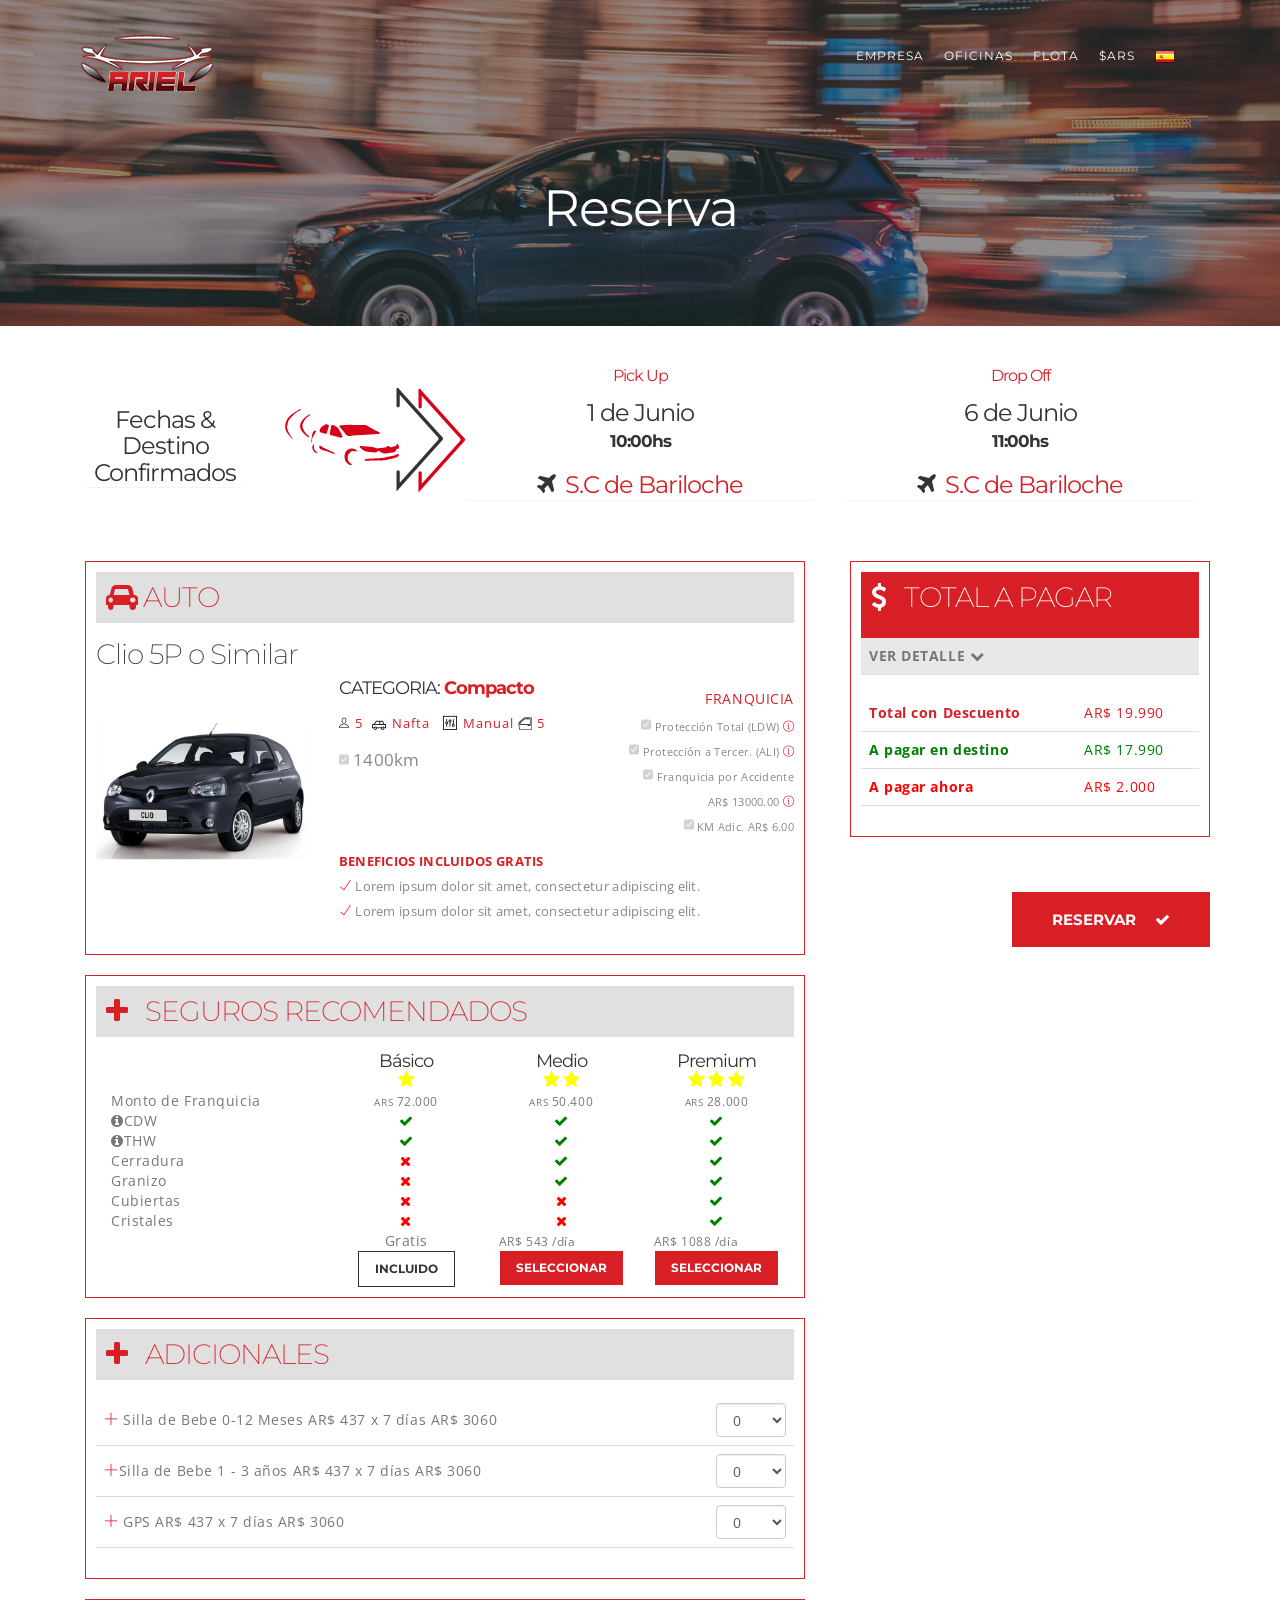
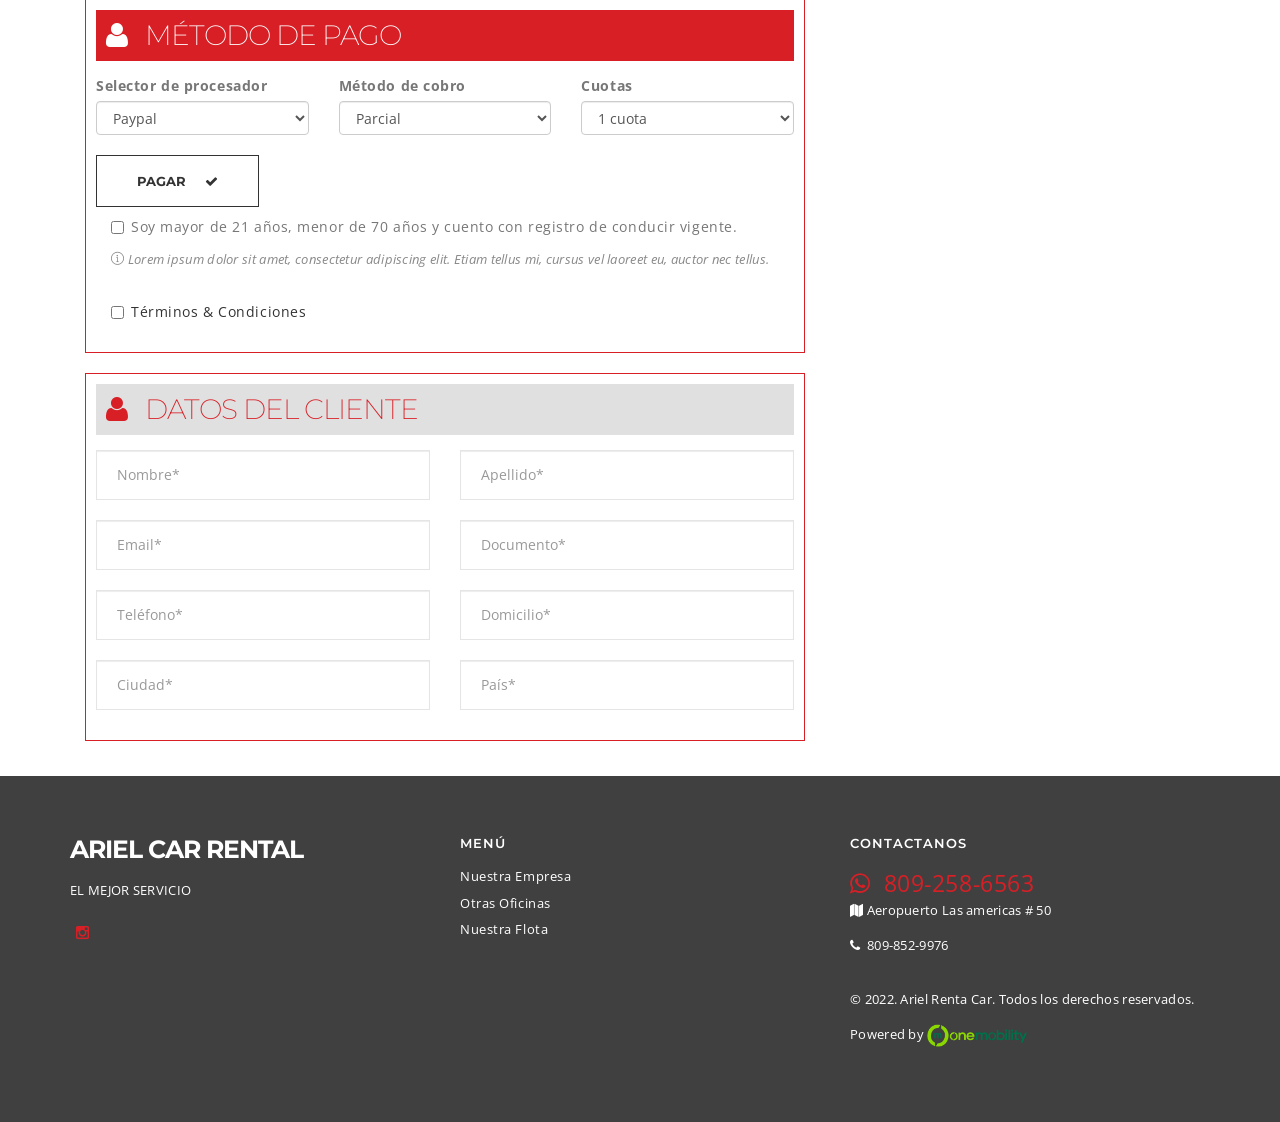
==== commit b9db8e1a: "." ====
--- a/reserva.html
+++ b/reserva.html
@@ -785,37 +785,112 @@
 					</article>
 					<!-- Post / Article -->
 					
-					<!-- Post / Article -->
+					
+					
+
+                    <article id="apiom_container_methods" style="padding-bottom:20px;">
+                        <h2 class="bg-pagar trn"> <i class="fa fa-user"></i>	&nbsp; MÉTODO DE PAGO	</h2>
+                        <div class="row">
+                           
+                        <div class="col-md-4">
+                            <div class="form-group">
+                                <label class=" trn">Selector de procesador</label>
+                                    <select class="form-control trn">
+                                        <option>Paypal</option>
+                                        <option>Mercado Pago</option>
+                                        <option>Pago en Destino</option>
+
+                                    </select>
+
+                                </div>
+                            </div>
+                            <div class="col-md-4">
+                                <div class="form-group">
+                                    <label class=" trn">Método de cobro</label>
+                                        <select class="form-control trn">
+                                            <option>Parcial</option>
+                                            <option>Total</option>
+                                            <option>Pago en destino</option>
+    
+                                        </select>
+    
+                                    </div>
+
+                            </div>
+
+                            <div class="col-md-4">
+                                <div class="form-group">
+                                    <label class=" trn">Cuotas</label>
+                                        <select class="form-control trn">
+                                            <option>1 cuota</option>
+                                            <option>2 cuotas</option>
+                                            <option>3 cuotas</option>
+    
+                                        </select>
+    
+                                    </div>
+                                </div>
+                                <div class="col-md-12">
+                                    <a class="btn btn-secondary btn-sm  rmore   trn" href="#" style="margin-top:5px; ">Pagar <i class="fa fa-check"></i></a></br>
+                                    </div>
+                               
+                            </div>
+
+                            <div class="">
+                               
+                   
+                             <div class="row">
+                        <div class="col-md-12" >
+                    
+                                <div class=" col-md-12 checkbox " >
+                                    <input class="" id="apiom_check_minmaxage" type="checkbox" name="fd-name" title="" style="margin-left: 0px;" required>
+                                    <label id="apiom_text_edades" for="accept" class="trn">Soy mayor de 21 años, menor de 70 años y cuento con registro de conducir vigente.</label>
+                                    
+                                </div>
+                                <div class="col-md-12" >
+                                <p class="trn" style="font-style:italic;"><i class="ti-info-alt"></i> Lorem ipsum dolor sit amet, consectetur adipiscing elit. Etiam tellus mi, cursus vel laoreet eu, auctor nec tellus. </p>
+                                </div>
+                                <div class="col-md-12 checkbox " >
+                                    <input class="apiom_check_terms" id="accept" type="checkbox" name="fd-name" title="" style="margin-left: 0px;" >
+                                    <label for="accept" ><a href="terminos-y-condiciones.html" class="trn">Términos &amp; Condiciones</a></label>
+                                    
+                                </div>
+                                </div>
+                            </div>
+                            
+                            </div>
+                            
+                    </article>
+                        <!-- Post / Article -->
 					<article class="apiom_result_item mt-2">
-					<h2 class="bg-auto trn"> <i class="fa fa-user"></i>	&nbsp; DATOS DEL CLIENTE	</h2>
-						<div class="row ">
-						<div class="col-md-12 col-sm-12 ">
-						<form  id="rentForm" action="" method="post">
-                            <input type="hidden" name="token" value="">
-                            <input type="hidden" name="rctoken" value="">
-                            <input type="hidden" name="method" value="">
-						<div class="row">
-							<div class="col-md-6">
-								<input name="senderName" id="apiom_userNombre" type="text" class="form-control trn" placeholder="Nombre*" required>
-								<input name="senderName" id="apiom_userEmail" type="text" class="form-control trn" placeholder="Email*" required>
-								<input name="senderEmail" id="apiom_userTelefono" type="email" class="form-control trn" placeholder="Teléfono*" required>
-								<input name="senderEmail" id="apiom_userCiudad" type="email" class="form-control trn" placeholder="Ciudad*" required>
-							</div>
-							<div class="col-md-6">
-								<input name="senderEmail" id="apiom_userApellido" type="email" class="form-control trn" placeholder="Apellido*" required>
-								<input name="senderEmail" id="apiom_userDocumento" type="email" class="form-control trn" placeholder="Documento*" required>
-								<input name="senderEmail" id="apiom_userDomicilio" type="email" class="form-control trn" placeholder="Domicilio*" required>
-								<input name="senderEmail" id="apiom_userPais" type="email" class="form-control trn" placeholder="País*" required>
-							</div>
-						</div>
-
-					
-					</form>
-				</div>
-				</div>
-				</article>
-					<!-- Post / Article -->
-					
+                        <h2 class="bg-auto trn"> <i class="fa fa-user"></i>	&nbsp; DATOS DEL CLIENTE	</h2>
+                            <div class="row ">
+                            <div class="col-md-12 col-sm-12 ">
+                            <form  id="rentForm" action="" method="post">
+                                <input type="hidden" name="token" value="">
+                                <input type="hidden" name="rctoken" value="">
+                                <input type="hidden" name="method" value="">
+                            <div class="row">
+                                <div class="col-md-6">
+                                    <input name="senderName" id="apiom_userNombre" type="text" class="form-control trn" placeholder="Nombre*" required>
+                                    <input name="senderName" id="apiom_userEmail" type="text" class="form-control trn" placeholder="Email*" required>
+                                    <input name="senderEmail" id="apiom_userTelefono" type="email" class="form-control trn" placeholder="Teléfono*" required>
+                                    <input name="senderEmail" id="apiom_userCiudad" type="email" class="form-control trn" placeholder="Ciudad*" required>
+                                </div>
+                                <div class="col-md-6">
+                                    <input name="senderEmail" id="apiom_userApellido" type="email" class="form-control trn" placeholder="Apellido*" required>
+                                    <input name="senderEmail" id="apiom_userDocumento" type="email" class="form-control trn" placeholder="Documento*" required>
+                                    <input name="senderEmail" id="apiom_userDomicilio" type="email" class="form-control trn" placeholder="Domicilio*" required>
+                                    <input name="senderEmail" id="apiom_userPais" type="email" class="form-control trn" placeholder="País*" required>
+                                </div>
+                            </div>
+    
+                        
+                        </form>
+                    </div>
+                    </div>
+                    </article>
+                        <!-- Post / Article -->
 				
 					
 					</div>
@@ -986,221 +1061,12 @@
 					</div>
 					</article>
 					
-					<article id="apiom_container_methods" style="padding-bottom:20px;">
-					<h2 class="bg-pagar trn"> <i class="fa fa-user"></i>	&nbsp; MÉTODO DE PAGO	</h2>
-						<div class="">
-				<div class="panel-group payments-options" id="accordion" role="tablist" aria-multiselectable="true">
-                            <div class="panel radio panel-default">
-                               
-                            <div class="panel panel-default apiom_item_method">
-                                <div class="panel-heading" role="tab" id="headingTwo">
-                                    <h4 class="panel-title">
-                                        <a class="collapsed apiom_method_check trn" data-toggle="collapse" data-parent="#accordion" href="#collapse2" aria-expanded="false" aria-controls="collapseTwo">
-                                             <i class="fa fa-chevron-right"></i> <span class="apiom_method_description">Promo Hot Sale</span>
-                                        </a>
-										
-                                    </h4>
-                                </div>
-                                <div id="collapse2" class="panel-collapse collapse" role="tabpanel" aria-labelledby="heading2" aria-expanded="false" style="height: 0px;">
-                                    
-                                    <form id="contactForm" class="form-search" action="#">
-									 <div class="row" style="margin-top:10px;">
-									 <div class="col-md-12">
-
-                                        <div class="form-group">
-                                          
-                                            <input type="text" class="form-control apiom_method_username trn" id="formSearchUpLocation3" placeholder="Nombre como figura en la tarjeta">
-                                          
-                                        </div>
-										 <div class="form-group  has-label">
-                                            
-                                            <input type="text" class="form-control apiom_method_dni trn" id="formSearchUpLocation3" placeholder="DNI">
-                                          
-                                        </div>
-										 <div class="form-group  has-label">
-                                            
-                                            <input type="text" class="form-control apiom_method_cardnumber trn" id="formSearchUpLocation3" placeholder="Número de tarjeta">
-                                          
-                                        </div>
-										<div class="row">
-									 <div class="col-md-4">
-                                        <div class="form-group has-icon has-label">
-                                       
-                                            <input type="text" class="form-control apiom_method_month trn" id="formSearchOffLocation3" placeholder="Vto. Mes">
-                                           
-                                        </div>
-										</div>
-										 <div class="col-md-4">
-                                        <div class="form-group has-icon has-label">
-                                       
-                                            <input type="text" class="form-control apiom_method_year trn" id="formSearchOffLocation3" placeholder="Vto. Año">
-                                           
-                                        </div>
-										</div>
-										 <div class="col-md-4">
-
-                                        <div class="form-group has-icon has-label">
-                                           <input type="text" class="form-control apiom_method_securitycode trn " id="formSearchUpDate" placeholder="Cod. Seg.">
-                                            
-                                        </div>
-										</div>
-										</div>
-										 </div>
-										  </div>
-										</form>
-                               
-                                </div>
-                            </div>
-                            <div class="panel panel-default">
-                                <div class="panel-heading" role="tab" id="headingThree">
-                                    <h4 class="panel-title">
-                                        <a class="collapsed trn" data-toggle="collapse" data-parent="#accordion" href="#collapse3" aria-expanded="false" aria-controls="collapseThree">
-                                            <i class="fa fa-chevron-right"></i> Tarjeta de Credito
-                                        </a>
-                               
-                                    </h4>
-                                </div>
-                                <div id="collapse3" class="panel-collapse collapse" role="tabpanel" aria-labelledby="heading3" aria-expanded="false" style="height: 0px;">
-								  
-								   
-								    <form id="contactForm" class="form-search" action="#">
-									 <div class="row" style="margin-top:10px;">
-									 <div class="col-md-12">
-
-                                        <div class="form-group">
-                                          
-                                            <input type="text" class="form-control apiom_method_username" id="formSearchUpLocation3 trn" placeholder="Nombre como figura en la tarjeta">
-                                          
-                                        </div>
-										 <div class="form-group  has-label">
-                                            
-                                            <input type="text" class="form-control apiom_method_dni" id="formSearchUpLocation3 trn" placeholder="DNI">
-                                          
-                                        </div>
-										 <div class="form-group  has-label">
-                                            
-                                            <input type="text" class="form-control apiom_method_cardnumber" id="formSearchUpLocation3 trn" placeholder="Número de tarjeta">
-                                          
-                                        </div>
-										<div class="row">
-									 <div class="col-md-4">
-                                        <div class="form-group has-icon has-label">
-                                       
-                                            <input type="text" class="form-control apiom_method_month" id="formSearchOffLocation3 trn" placeholder="Vto. Mes">
-                                           
-                                        </div>
-										</div>
-										 <div class="col-md-4">
-                                        <div class="form-group has-icon has-label">
-                                       
-                                            <input type="text" class="form-control apiom_method_year" id="formSearchOffLocation3 trn" placeholder="Vto. Año">
-                                           
-                                        </div>
-										</div>
-										 <div class="col-md-4">
-
-                                        <div class="form-group has-icon has-label">
-                                           <input type="text" class="form-control apiom_method_securitycode trn " id="formSearchUpDate" placeholder="Cod. Seg.">
-                                            
-                                        </div>
-										</div>
-										</div>
-										 </div>
-										  </div>
-										</form>
+				
+					
+					<div class="text-right" style="margin-top: 50px;">
+					
 								
-								</div>
-                            </div>
-                            <div class="panel panel-default">
-                                <div class="panel-heading" role="tab" id="heading4">
-                                    <h4 class="panel-title">
-                                        <a class="collapsed trn" data-toggle="collapse" data-parent="#accordion" href="#collapse4" aria-expanded="false" aria-controls="collapse4">
-                                             <i class="fa fa-chevron-right"></i> 18 Cuotas sin Interés
-                                        </a>
-                                        <span class="overflowed pull-right" id="content-desktop">
-                                    <span style="font-size: 1.2em;color:#b2b2b2;"> <img src="assets/img/preview/payments/ahora.png" alt=""></span>
-                                    
-                                </span>
-                                    </h4>
-                                </div>
-                                <div id="collapse4" class="panel-collapse collapse" role="tabpanel" aria-labelledby="heading4" aria-expanded="false">
-							 <form id="contactForm" class="form-search" action="#">
-									 <div class="row" style="margin-top:10px;">
-									 <div class="col-md-12">
-
-                                        <div class="form-group">
-                                          
-                                            <input type="text" class="form-control apiom_method_username trn" id="formSearchUpLocation3" placeholder="Nombre como figura en la tarjeta">
-                                          
-                                        </div>
-										 <div class="form-group  has-label">
-                                            
-                                            <input type="text" class="form-control apiom_method_dni trn" id="formSearchUpLocation3" placeholder="DNI">
-                                          
-                                        </div>
-										 <div class="form-group  has-label">
-                                            
-                                            <input type="text" class="form-control apiom_method_cardnumber trn" id="formSearchUpLocation3" placeholder="Número de tarjeta">
-                                          
-                                        </div>
-										<div class="row">
-									 <div class="col-md-4">
-                                        <div class="form-group has-icon has-label">
-                                       
-                                            <input type="text" class="form-control apiom_method_month trn" id="formSearchOffLocation3" placeholder="Vto. Mes">
-                                           
-                                        </div>
-										</div>
-										 <div class="col-md-4">
-                                        <div class="form-group has-icon has-label">
-                                       
-                                            <input type="text" class="form-control apiom_method_year trn" id="formSearchOffLocation3" placeholder="Vto. Año">
-                                           
-                                        </div>
-										</div>
-										 <div class="col-md-4">
-
-                                        <div class="form-group has-icon has-label">
-                                           <input type="text" class="form-control apiom_method_securitycode trn " id="formSearchUpDate" placeholder="Cod. Seg.">
-                                            
-                                        </div>
-										</div>
-										</div>
-										 </div>
-										  </div>
-										</form>
-								</div>
-                            </div>
-                        </div>
-						</div>
-						 <div class="row">
-					<div class="col-md-12" >
-				
-							<div class=" col-md-12 checkbox " >
-                                <input class="" id="apiom_check_minmaxage" type="checkbox" name="fd-name" title="" style="margin-left: 0px;" required>
-                                <label id="apiom_text_edades" for="accept" class="trn">Soy mayor de 21 años, menor de 70 años y cuento con registro de conducir vigente.</label>
-								
-                            </div>
-							<div class="col-md-12" >
-							<p class="trn" style="font-style:italic;"><i class="ti-info-alt"></i> Lorem ipsum dolor sit amet, consectetur adipiscing elit. Etiam tellus mi, cursus vel laoreet eu, auctor nec tellus. </p>
-							</div>
-							<div class="col-md-12 checkbox " >
-                                <input class="apiom_check_terms" id="accept" type="checkbox" name="fd-name" title="" style="margin-left: 0px;" >
-                                <label for="accept" ><a href="terminos-y-condiciones.html" class="trn">Términos &amp; Condiciones</a></label>
-								
-                            </div>
-							</div>
-						</div>
-						
-						</div>
-						
-				</article>
-					
-					
-					<div class="text-right" style="margin-top: 50px;">
-					
-								
-							<a class="btn btn-default btn-lg rmore apiom_submit_rent trn" href="#" style="margin-top:5px;">Reservar <i class="fa fa-check"></i></a></br>
+							<a class="btn btn-default btn-lg  rmore text-right apiom_submit_rent trn" href="#" style="margin-top:5px; ">Reservar <i class="fa fa-check"></i></a></br>
 							
 							</div>
 					
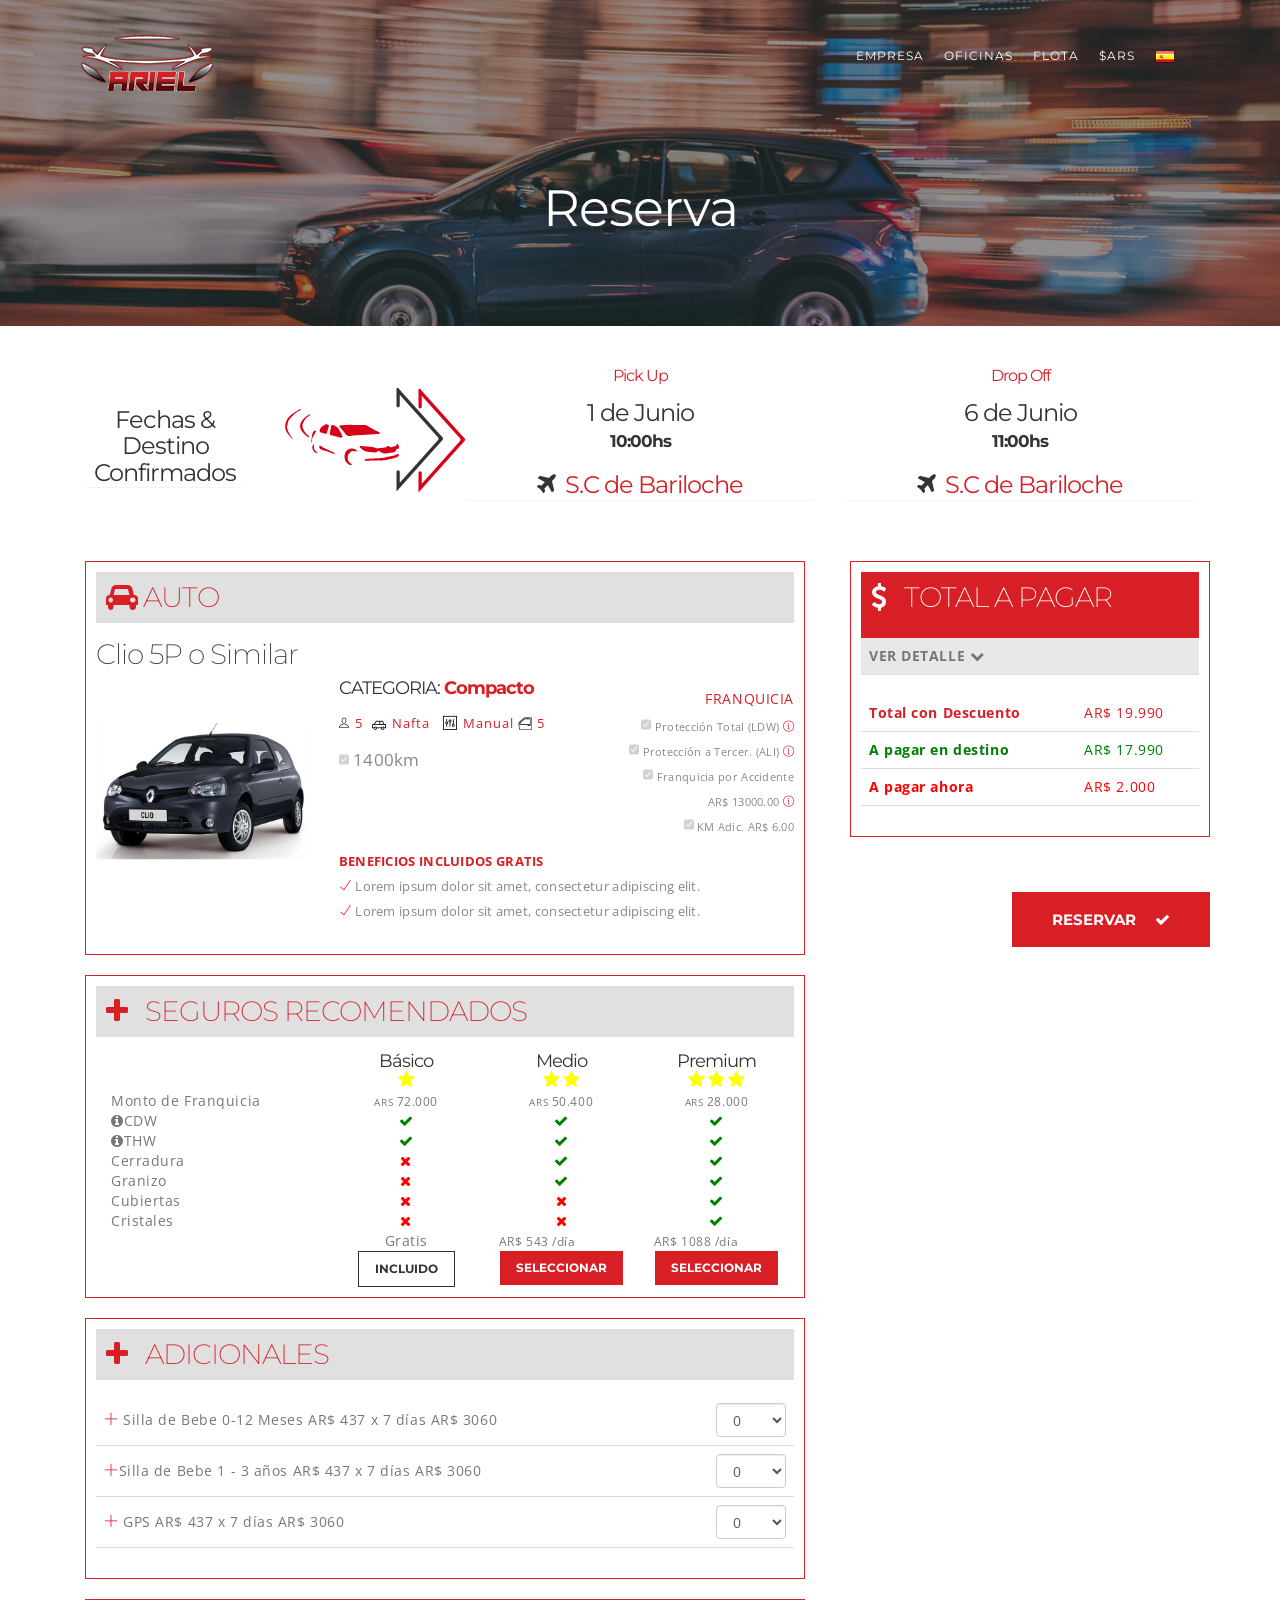
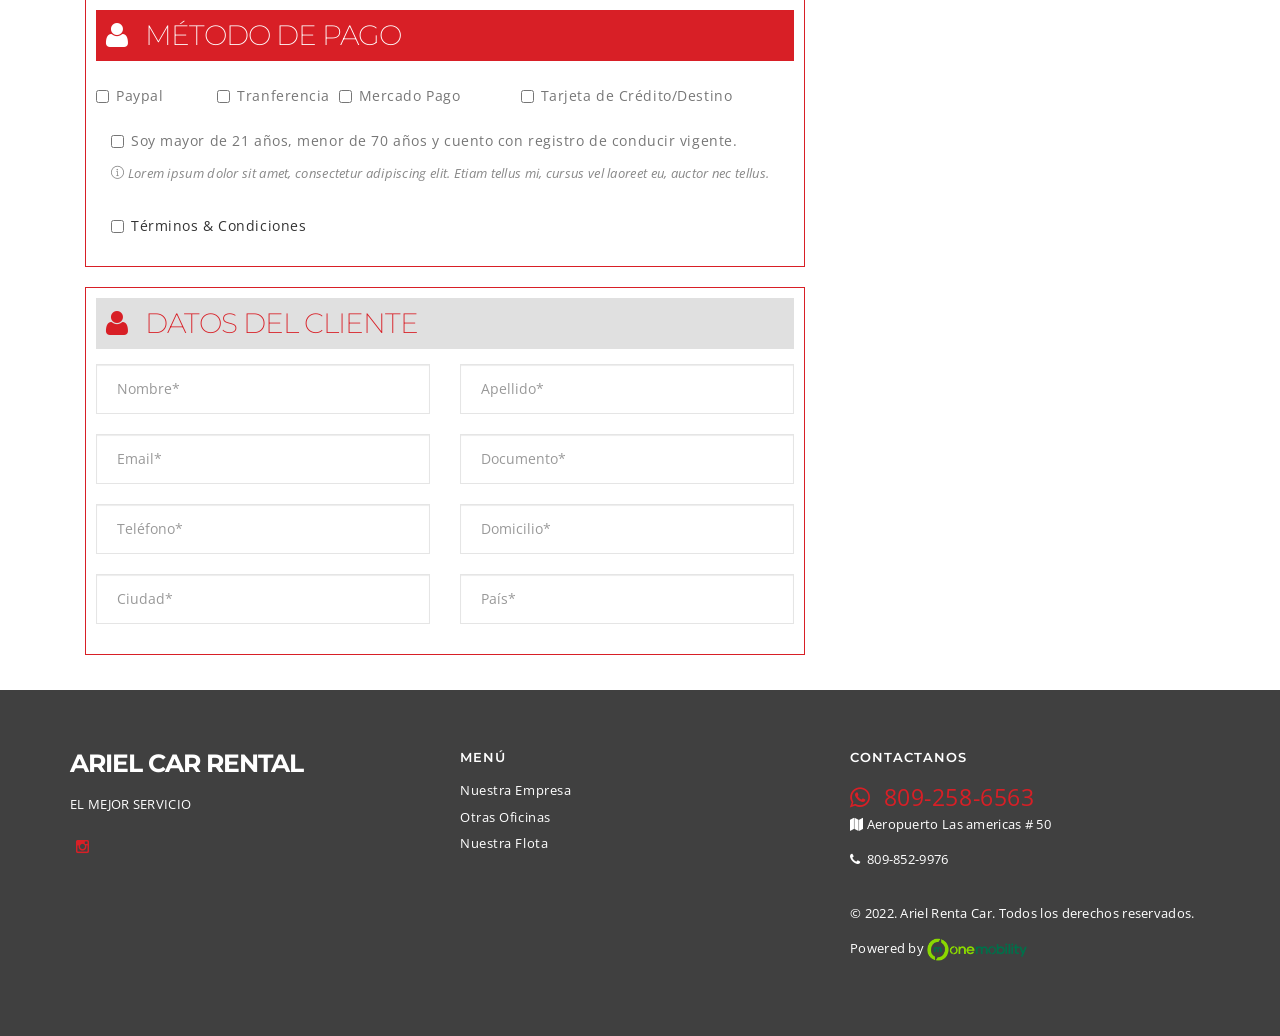
==== commit 43046613: "." ====
--- a/reserva.html
+++ b/reserva.html
@@ -792,46 +792,140 @@
                         <h2 class="bg-pagar trn"> <i class="fa fa-user"></i>	&nbsp; MÉTODO DE PAGO	</h2>
                         <div class="row">
                            
-                        <div class="col-md-4">
+                        <div class="col-md-2">
+                          					  
                             <div class="form-group">
-                                <label class=" trn">Selector de procesador</label>
-                                    <select class="form-control trn">
-                                        <option>Paypal</option>
-                                        <option>Mercado Pago</option>
-                                        <option>Pago en Destino</option>
-
-                                    </select>
-
-                                </div>
+                            <div class="checkbox " >
+                                <input id="apiom_paypal" type="checkbox" name="fd-name" title="" colspan="2" class="collapsed trn" data-toggle="collapse" data-parent="#accordion" href="#paypal" aria-expanded="false" aria-controls="collapse4" style="cursor: pointer; background-color: #e8e8e8; margin-left: 0px;">
+                                <label  for="paypal" class="trn">Paypal</label>
+                                
                             </div>
-                            <div class="col-md-4">
-                                <div class="form-group">
-                                    <label class=" trn">Método de cobro</label>
-                                        <select class="form-control trn">
-                                            <option>Parcial</option>
-                                            <option>Total</option>
-                                            <option>Pago en destino</option>
-    
-                                        </select>
-    
+                        </div>
+                        
+                        
+                            </div>
+                          
+                                <div class="col-md-2">
+                          					  
+                                    <div class="form-group">
+                                    <div class="checkbox " >
+                                        <input id="apiom_destino" type="checkbox" name="fd-name" title="" colspan="2" class="collapsed trn" data-toggle="collapse" data-parent="#accordion" href="#transferencia" aria-expanded="false" aria-controls="collapse4" style="cursor: pointer; background-color: #e8e8e8; margin-left: 0px;">
+                                        <label  for="transferencia" class="trn">Tranferencia</label>
+                                        
                                     </div>
-
-                            </div>
-
-                            <div class="col-md-4">
-                                <div class="form-group">
-                                    <label class=" trn">Cuotas</label>
-                                        <select class="form-control trn">
-                                            <option>1 cuota</option>
-                                            <option>2 cuotas</option>
-                                            <option>3 cuotas</option>
-    
-                                        </select>
-    
+                                </div>
+                                
+                                
                                     </div>
-                                </div>
-                                <div class="col-md-12">
+                                    <div class="col-md-3">
+                          					  
+                                        <div class="form-group">
+                                        <div class="checkbox " >
+                                            <input id="apiom_mercado_pago" type="checkbox" name="fd-name" title="" colspan="2" class="collapsed trn" data-toggle="collapse" data-parent="#accordion" href="#mepa" aria-expanded="false" aria-controls="collapse4" style="cursor: pointer; background-color: #e8e8e8; margin-left: 0px;">
+                                            <label  for="mepa" class="trn">Mercado Pago</label>
+                                            
+                                        </div>
+                                    </div>
+                                    
+                                    
+                                        </div>
+                                <div class="col-md-5">
+                          					  
+                                    <div class="form-group">
+                                    <div class="checkbox " >
+                                        <input id="apiom_tarjeta" type="checkbox" name="destino" title="" colspan="2" class="collapsed trn" data-toggle="collapse" data-parent="#accordion" href="#destino" aria-expanded="false" aria-controls="collapse4" style="cursor: pointer; background-color: #e8e8e8; margin-left: 0px;">
+                                        <label  for="destino" class="trn">Tarjeta de Crédito/Destino</label>
+                                        
+                                    </div>
+                                </div>
+                                
+                                
+                                    </div>
+                                    
+
+                                <div class="col-md-12 panel-collapse collapse" id="paypal" class="" role="tabpanel" aria-labelledby="heading4" aria-expanded="false">
                                     <a class="btn btn-secondary btn-sm  rmore   trn" href="#" style="margin-top:5px; ">Pagar <i class="fa fa-check"></i></a></br>
+                                    </div>
+
+                                    <div class="col-md-12 panel-collapse collapse" id="mepa" class="" role="tabpanel" aria-labelledby="heading4" aria-expanded="false">
+                                        <a class="btn btn-secondary btn-sm  rmore   trn" href="#" style="margin-top:5px; ">Pagar <i class="fa fa-check"></i></a></br>
+                                        </div>
+                                        <div class="col-md-12 panel-collapse collapse" id="transferencia" class="" role="tabpanel" aria-labelledby="heading4" aria-expanded="false">
+                                           <img src="images/ejemplo_datos_bancarios.jpg" class="img-responsive">
+                                            </div>
+                                <div class="col-md-12 panel-collapse collapse" id="destino" class="" role="tabpanel" aria-labelledby="heading4" aria-expanded="false">
+                                    <div class="col-md-4">
+                                        <div class="form-group">
+                                            <label class=" trn">Método de cobro</label>
+                                                <select class="form-control trn">
+                                                    <option>Parcial</option>
+                                                    <option>Total</option>
+                                                    <option>Pago en destino</option>
+            
+                                                </select>
+            
+                                            </div>
+        
+                                    </div>
+        
+                                    <div class="col-md-4">
+                                        <div class="form-group">
+                                            <label class=" trn">Cuotas</label>
+                                                <select class="form-control trn">
+                                                    <option>1 cuota</option>
+                                                    <option>2 cuotas</option>
+                                                    <option>3 cuotas</option>
+            
+                                                </select>
+            
+                                            </div>
+                                        </div>
+                                        <form id="contactForm" class="form-search" action="#">
+                                            <div class="row" style="margin-top:10px;">
+                                            <div class="col-md-12">
+       
+                                               <div class="form-group">
+                                                 
+                                                   <input required="" type="text" class="form-control apiom_method_username trn" placeholder="Nombre como figura en la tarjeta">
+                                                 
+                                               </div>
+                                                <div class="form-group  has-label">
+                                                   
+                                                   <input required="" type="text" class="form-control apiom_method_dni trn" placeholder="DNI">
+                                                 
+                                               </div>
+                                                <div class="form-group  has-label">
+                                                   
+                                                   <input required="" type="text" class="form-control apiom_method_cardnumber trn" placeholder="Número de tarjeta">
+                                                 
+                                               </div>
+                                               <div class="row">
+                                            <div class="col-md-4">
+                                               <div class="form-group has-icon has-label">
+                                              
+                                                   <input required="" type="text" class="form-control apiom_method_month trn" id="formSearchOffLocation3" placeholder="Vto. Mes">
+                                                  
+                                               </div>
+                                               </div>
+                                                <div class="col-md-4">
+                                               <div class="form-group has-icon has-label">
+                                              
+                                                   <input required="" type="text" class="form-control apiom_method_year trn" id="formSearchOffLocation3" placeholder="Vto. Año">
+                                                  
+                                               </div>
+                                               </div>
+                                                <div class="col-md-4">
+       
+                                               <div class="form-group has-icon has-label">
+                                                  <input required="" type="text" class="form-control apiom_method_securitycode trn " id="formSearchUpDate" placeholder="Cod. Seg.">
+                                                   
+                                               </div>
+                                               </div>
+                                               </div>
+                                                </div>
+                                                 </div>
+                                               </form>
+                                               <a class="btn btn-secondary btn-sm  rmore   trn" href="#" style="margin-top:5px; ">Pagar <i class="fa fa-check"></i></a></br>
                                     </div>
                                
                             </div>
